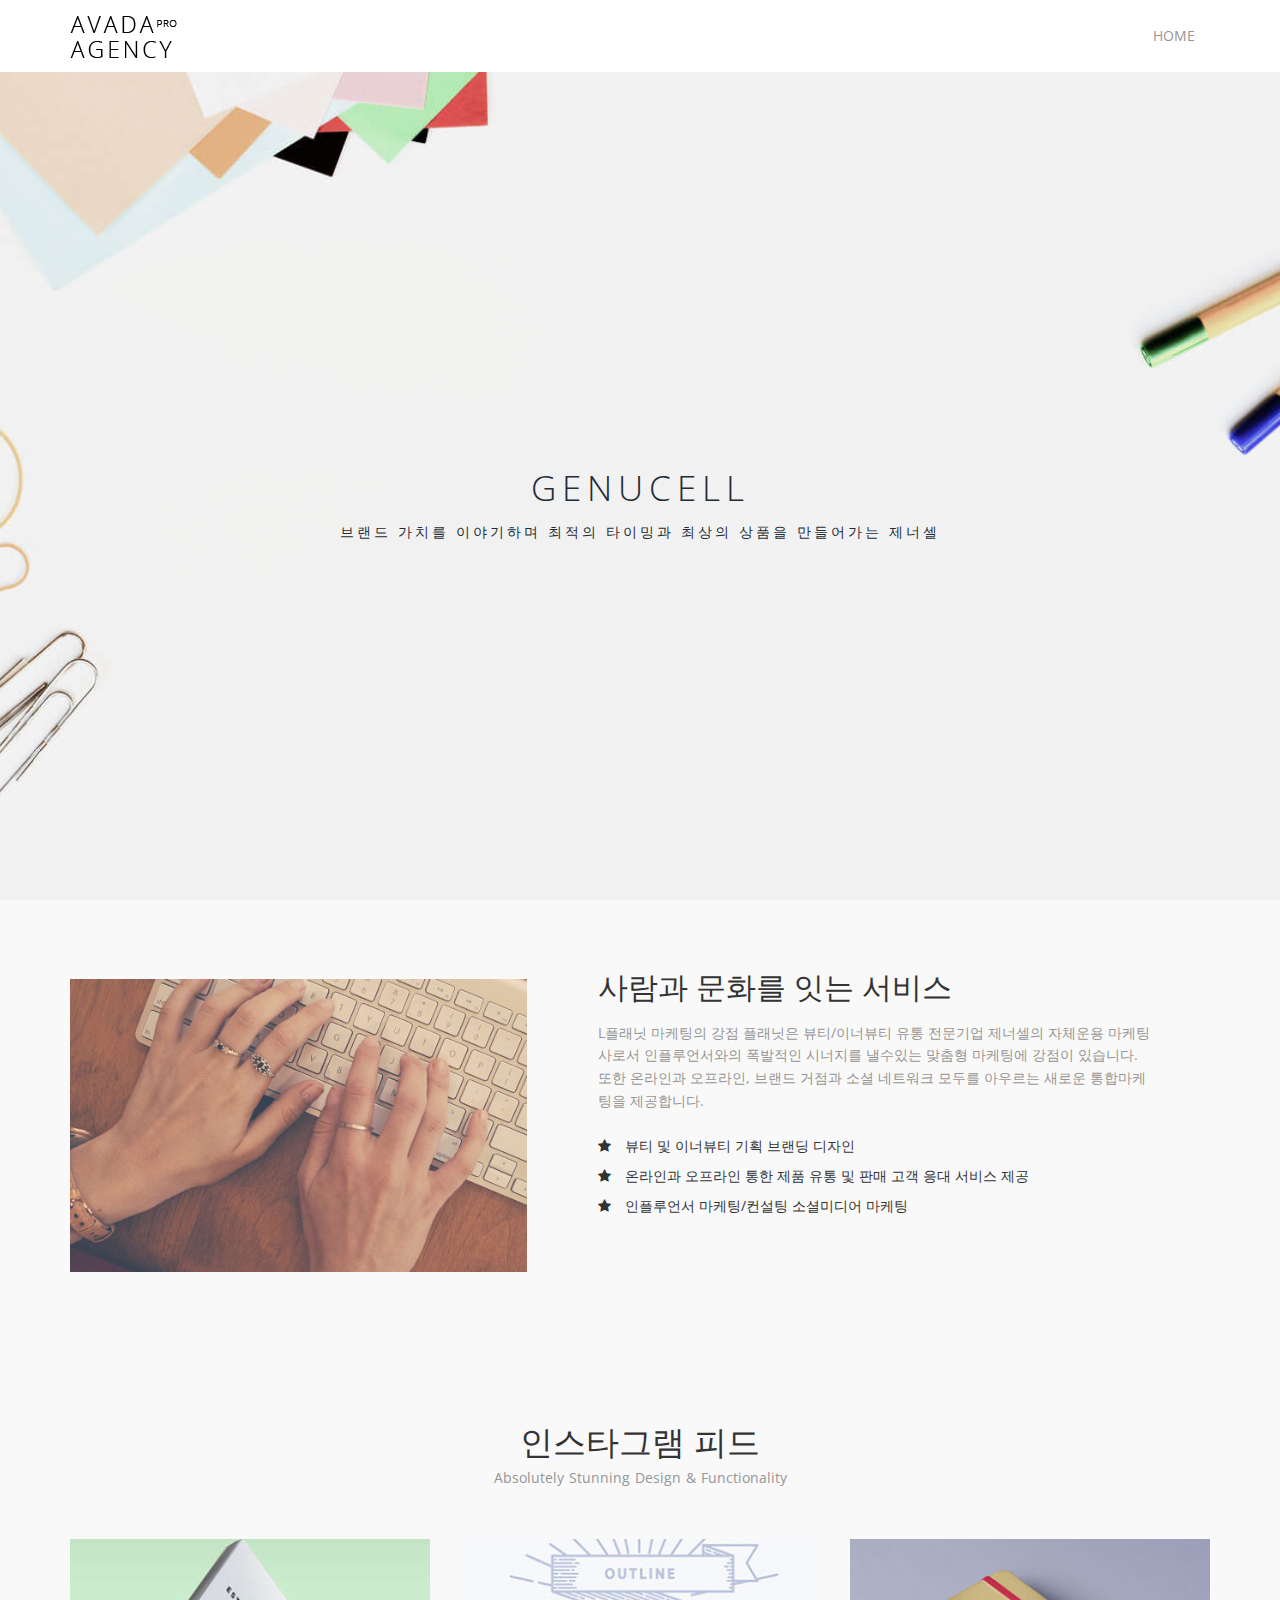
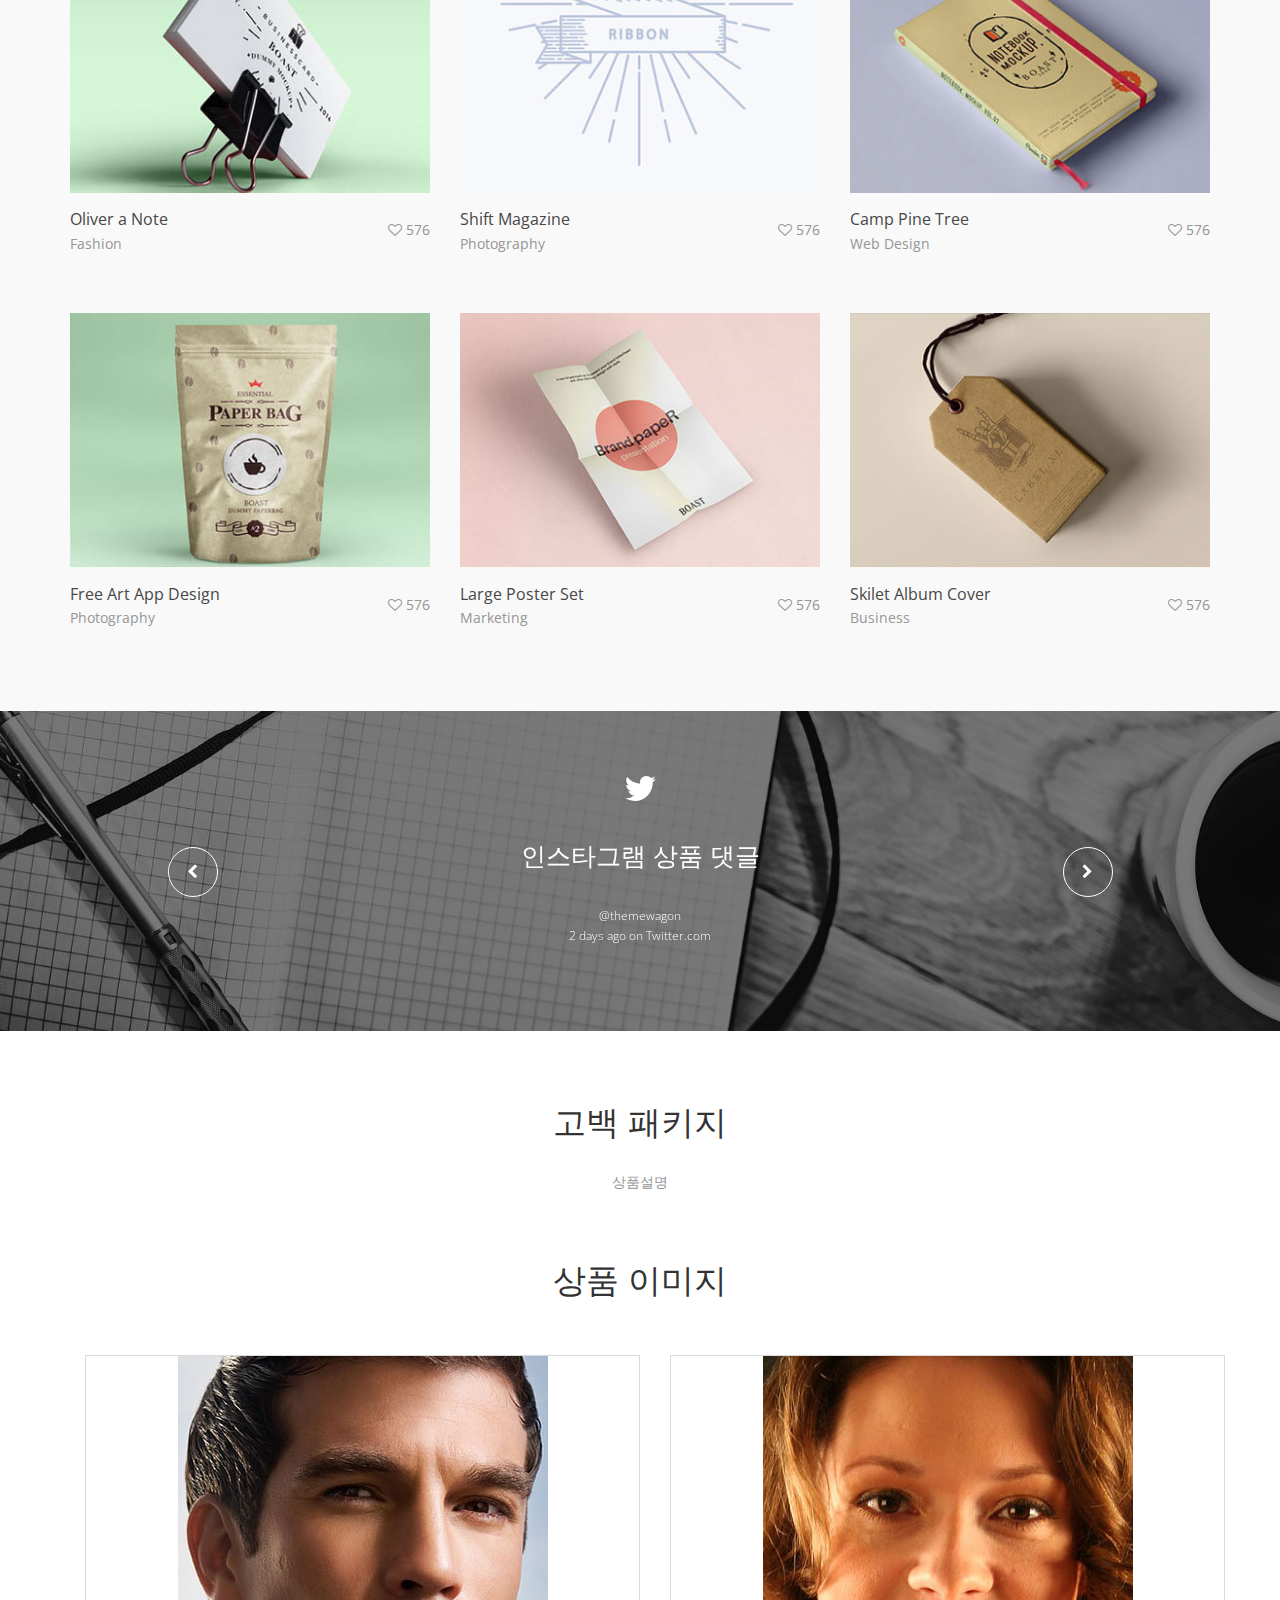
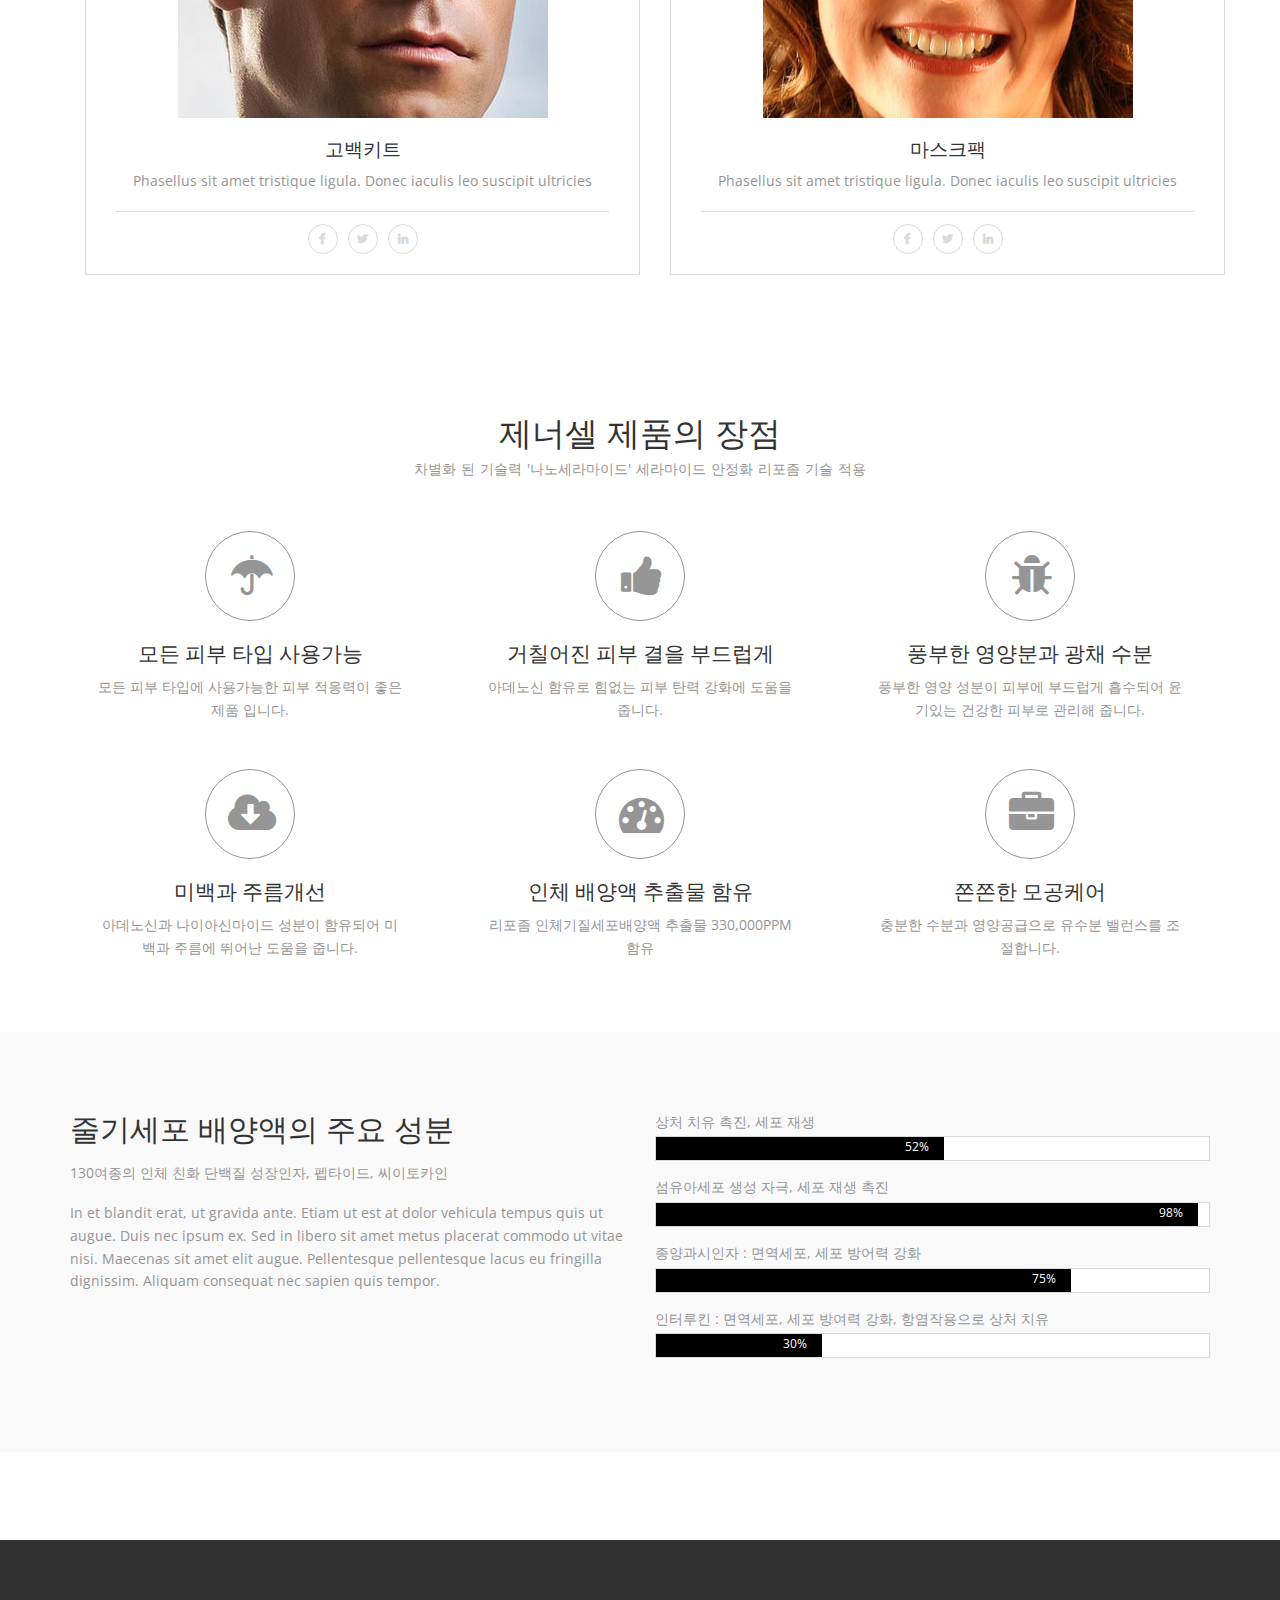
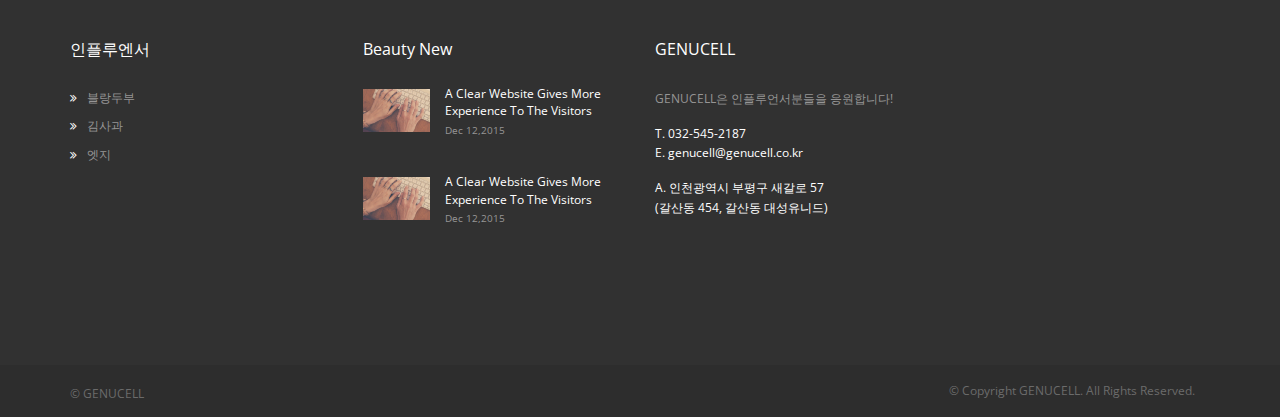
==== index.html @ de2aff9d "third commit" ====
<!DOCTYPE html>
<!--[if lt IE 7]>      <html class="no-js lt-ie9 lt-ie8 lt-ie7"> <![endif]-->
<!--[if IE 7]>         <html class="no-js lt-ie9 lt-ie8"> <![endif]-->
<!--[if IE 8]>         <html class="no-js lt-ie9"> <![endif]-->
<!--[if gt IE 8]><!--> 

<html class="no-js"> <!--<![endif]-->
    <head>

        <title>GENUCELL - </title>

        <!-- meta -->
        <meta charset="utf-8">
        <meta name="viewport" content="width=device-width, initial-scale=1">
        <meta http-equiv="X-UA-Compatible" content="IE=edge">

        
        <!-- stylesheets -->
        <link rel="stylesheet" href="assets/css/bootstrap.min.css">
        <link rel="stylesheet" href="assets/css/font-awesome.min.css">
        <link rel="stylesheet" href="assets/css/animate.css">
        <link rel="stylesheet" href="assets/css/owl.carousel.css">
        <link rel="stylesheet" href="assets/css/owl.theme.css">
        <link rel="stylesheet" href="assets/css/style.css">


        <!-- scripts -->
        <script type="text/javascript" src="assets/js/modernizr.custom.97074.js"></script>

    </head>

    <body>

        <div id="home-page">

            <!-- site-navigation start -->  
            <nav id="mainNavigation" class="navbar navbar-dafault main-navigation" role="navigation">
                <div class="container">
                    
                    <div class="navbar-header">
                        
                        <button type="button" class="navbar-toggle collapsed" data-toggle="collapse" data-target="#main-nav-collapse">
                            <span class="sr-only">Toggle navigation</span>
                            <span class="icon-bar"></span>
                            <span class="icon-bar"></span>
                            <span class="icon-bar"></span>
                        </button>
                        
                        <!-- navbar logo -->
                        <div class="navbar-brand">
                            <span class="sr-only">Avada Pro Agency</span>
                            <a href="index.html">
                                <img src="assets/img/main_logo.png" class="img-responsive center-block" alt="logo">
                            </a>
                        </div>
                        <!-- navbar logo -->

                    </div><!-- /.navbar-header -->

                    <!-- nav links -->
                    <div class="collapse navbar-collapse" id="main-nav-collapse">
                        <ul class="nav navbar-nav navbar-right text-uppercase">
                            <li>
                                <a href="index.html"><span>home</span></a>
                            </li>

                            <!-- <li class="dropdown">
                                <a href="#" class="dropdown-toggle" data-toggle="dropdown"><span>pages</span></a>
                                <ul class="dropdown-menu">
                                    <li>
                                        <a href="about.html">about</a>
                                    </li>
                                    <li>
                                        <a href="service.html">service</a>
                                    </li>
                                    <li>
                                        <a href="portfolio.html">portfolio</a>
                                    </li>
                                    <li>
                                        <a href="gallery.html">gallery</a>
                                    </li>
                                    <li>
                                        <a href="404.html">404 page</a>
                                    </li>
                                    <li>
                                        <a href="coming_soon.html">coming soon</a>
                                    </li>
                                </ul>  end of /.dropdown-menu
                            </li> end of /.dropdown
                            
                            <li class="dropdown">
                                <a href="#" class="dropdown-toggle" data-toggle="dropdown"><span>blog</span></a>
                                <ul class="dropdown-menu">
                                    <li>
                                        <a href="multiple_blog_left_sidebar.html">multiple with left sidebar</a>
                                    </li>
                                    <li>
                                        <a href="multiple_blog.html">multiple with right sidebar</a>
                                    </li>
                                    <li>
                                        <a href="single_blog_left_sidebar.html">single with left sidebar</a>
                                    </li>
                                    <li>
                                        <a href="single_blog.html">single with right sidebar</a>
                                    </li>
                                    <li>
                                        <a href="single_blog_full_width.html">single full width</a>
                                    </li>
                                </ul> end of /.dropdown-menu
                            </li> end of /.dropdown
                            
                            <li>
                                <a href="contact.html"><span>contact</span></a>
                            </li> -->
                        </ul>
                    </div><!-- nav links -->
                    
                </div><!-- /.container -->
            </nav>
            <!-- site-navigation end -->


            <!-- header start -->
            <header id="header" class="header-wrapper home-parallax home-fade">
                <div class="header-overlay"></div>
                <div class="header-wrapper-inner">
                    <div class="container">

                        <div class="welcome-speech">
                            <h1>GENUCELL</h1>
                            <p>브랜드 가치를 이야기하며 최적의 타이밍과 최상의 상품을 만들어가는 제너셀</p>
                            <!-- <a href="#" class="btn btn-white">
                                Our Works
                            </a> -->
                        </div><!-- /.intro -->
                        
                    </div><!-- /.container -->

                </div><!-- /.header-wrapper-inner -->
            </header>
            <!-- /#header -->

            <div class="main-content">

                <!--  begin intro section -->

                <section class="intro bg-light-gray">
                    <div class="container">
                        <div class="row">
                            <div class="col-md-5">
                                <img src="assets/img/intro.jpg" class="img-responsive center-block" alt="intro">
                            </div>

                            <div class="col-md-7">
                                <div class="intro-description">
                                    <h2>사람과 문화를 잇는 서비스</h2>
                                    <p>
                                        L플래닛 마케팅의 강점
플래닛은 뷰티/이너뷰티 유통 전문기업 제너셀의 자체운용 마케팅사로서 인플루언서와의 
폭발적인 시너지를 낼수있는 맞춤형 마케팅에 강점이 있습니다.또한 온라인과 오프라인, 
브랜드 거점과 소셜 네트워크 모두를 아우르는 새로운 통합마케팅을 제공합니다.

                                    </p>

                                    <ul class="points">
                                        <li>
                                            <span>
                                                <i class="fa fa-star"></i>
                                            </span>
                                            뷰티 및 이너뷰티 기획 브랜딩 디자인
                                        </li>
                                        <li>
                                            <span>
                                                <i class="fa fa-star"></i>
                                            </span>
                                            온라인과 오프라인 통한 제품 유통 및 판매 고객 응대 서비스 제공
                                        </li>
                                        <li>
                                            <span>
                                                <i class="fa fa-star"></i>
                                            </span>
                                            인플루언서 마케팅/컨설팅 소셜미디어 마케팅
                                        </li>
                                        <!-- <li>
                                            <span>
                                                <i class="fa fa-star"></i>
                                            </span>
                                            Curabitur in ipsum vel ipsum vehicula congue.
                                        </li> -->
                                    </ul> <!-- end of /.points -->

                                    <!-- <a href="#" class="btn btn-slategray">
                                         purchase
                                     </a> --> <!-- /purchase button -->
                                </div> <!-- end of /.intro-description -->
                            </div>
                        </div>
                    </div> <!-- end of /.container -->
                </section> 
                <!--  end of intro section -->


                <!--  begin feature section  -->
                <!-- <section class="bg-white feature">
                    <div class="container">
                        <div class="row">
                
                            <div class="col-md-3">
                                <div class="feature-content text-center">
                                    <div class="feature-icon-box">
                                        <div class="feature-icon center-block">
                                            <i class="fa fa-laptop"></i>
                                        </div>
                                    </div> end of /.feature-icon-box
                                    <div class="feature-info">
                                        <h3 class="feature-heading">뷰티</h3>
                                        <p class="feature-description">
                                            Class aptent taciti sociosqu ad litora torquent conubia nostra, per inceptos himenaeos.
                                        </p>  end of /.feature-description
                                    </div> end of /.feature-info
                                </div> end of /.feature-content
                            </div>
                
                            <div class="col-md-3">
                                <div class="feature-content text-center">
                                    <div class="feature-icon-box">
                                        <div class="feature-icon center-block">
                                            <i class="fa fa-eye"></i>
                                        </div>
                                    </div> end of /.feature-icon-box
                                    <div class="feature-info">
                                        <h3 class="feature-heading">이너뷰티</h3>
                                        <p class="feature-description">
                                            Class aptent taciti sociosqu ad litora torquent conubia nostra, per inceptos himenaeos.
                                        </p>  end of /.feature-description
                                    </div> end of /.feature-info
                                </div> end of /.feature-content
                            </div>
                
                            <div class="col-md-3">
                                <div class="feature-content text-center">
                                    <div class="feature-icon-box">
                                        <div class="feature-icon center-block">
                                            <i class="fa fa-thumbs-o-up"></i>
                                        </div>
                                    </div> end of /.feature-icon-box
                                    <div class="feature-info">
                                        <h3 class="feature-heading">Q&A</h3>
                                        <p class="feature-description">
                                            Class aptent taciti sociosqu ad litora torquent conubia nostra, per inceptos himenaeos.
                                        </p>  end of /.feature-description
                                    </div> end of /.feature-info
                                </div> end of /.feature-content
                            </div>
                
                            <div class="col-md-3">
                                <div class="feature-content text-center">
                                    <div class="feature-icon-box">
                                        <div class="feature-icon center-block">
                                            <i class="fa fa-star"></i>
                                        </div>
                                    </div> end of /.feature-icon-box
                                    <div class="feature-info">
                                        <h3 class="feature-heading">SNS</h3>
                                        <p class="feature-description">
                                            Class aptent taciti sociosqu ad litora torquent conubia nostra, per inceptos himenaeos.
                                        </p>  end of /.feature-description
                                    </div> end of /.feature-info
                                </div> end of /.feature-content
                            </div>
                
                        </div>
                    </div> end of /.container
                </section>   -->
                <!--   end of feature section  -->


                <!--  begin portfolio section  -->
                <section class="bg-light-gray">
                    <div class="container">

                        <div class="headline text-center">
                            <div class="row">
                                <div class="col-md-6 col-md-offset-3">
                                    <h2 class="section-title">인스타그램 피드</h2>
                                    <p class="section-sub-title">
                                        absolutely stunning design &amp; functionality
                                    </p> <!-- /.section-sub-title -->
                                </div>
                            </div>
                        </div> <!-- /.headline -->

                        <div class="portfolio-item-list">
                            <div class="row">

                                <div class="col-md-4 col-sm-6">
                                    <div class="portfolio-item">
                                        <div class="item-image">
                                            <a href="#">
                                                <img src="assets/img/portfolio1.jpg" class="img-responsive center-block" alt="portfolio1">
                                                <div><span><i class="fa fa-plus"></i></span></div>
                                            </a>
                                        </div>

                                        <div class="item-description">
                                            <div class="row">
                                                <div class="col-xs-6">
                                                    <span class="item-name">
                                                        Oliver a Note
                                                    </span>
                                                    <span>
                                                        Fashion
                                                    </span>
                                                </div>
                                                <div class="col-xs-6">
                                                    <span class="like">
                                                        <i class="fa fa-heart-o"></i>
                                                        576
                                                    </span>
                                                </div>
                                            </div>
                                        </div> <!-- end of /.item-description -->
                                    </div> <!-- end of /.portfolio-item -->
                                </div>

                                <div class="col-md-4 col-sm-6">
                                    <div class="portfolio-item">
                                        <div class="item-image">
                                            <a href="#">
                                                <img src="assets/img/portfolio2.jpg" class="img-responsive center-block" alt="portfolio2">
                                                <div><span><i class="fa fa-plus"></i></span></div>
                                            </a>
                                        </div>

                                        <div class="item-description">
                                            <div class="row">
                                                <div class="col-xs-6">
                                                    <span class="item-name">
                                                        Shift Magazine
                                                    </span>
                                                    <span>
                                                        Photography
                                                    </span>
                                                </div>
                                                <div class="col-xs-6">
                                                    <span class="like">
                                                        <i class="fa fa-heart-o"></i>
                                                        576
                                                    </span>
                                                </div>
                                            </div>
                                        </div> <!-- end of /.item-description -->
                                    </div> <!-- end of /.portfolio-item -->
                                </div>

                                <div class="col-md-4 col-sm-6">
                                    <div class="portfolio-item">
                                        <div class="item-image">
                                            <a href="#">
                                                <img src="assets/img/portfolio3.jpg" class="img-responsive center-block" alt="portfolio3">
                                                <div><span><i class="fa fa-plus"></i></span></div>
                                            </a>
                                        </div>

                                        <div class="item-description">
                                            <div class="row">
                                                <div class="col-xs-6">
                                                    <span class="item-name">
                                                        Camp Pine Tree
                                                    </span>
                                                    <span>
                                                        Web Design
                                                    </span>
                                                </div>
                                                <div class="col-xs-6">
                                                    <span class="like">
                                                        <i class="fa fa-heart-o"></i>
                                                        576
                                                    </span>
                                                </div>
                                            </div>
                                        </div> <!-- end of /.item-description -->
                                    </div> <!-- end of /.portfolio-item -->

                                </div>

                                <div class="col-md-4 col-sm-6">
                                    <div class="portfolio-item">
                                        <div class="item-image">
                                            <a href="#">
                                                <img src="assets/img/portfolio4.jpg" class="img-responsive center-block" alt="portfolio4">
                                                <div><span><i class="fa fa-plus"></i></span></div>
                                            </a>
                                        </div>

                                        <div class="item-description">
                                            <div class="row">
                                                <div class="col-xs-6">
                                                    <span class="item-name">
                                                        Free Art App Design
                                                    </span>
                                                    <span>
                                                        Photography
                                                    </span>
                                                </div>
                                                <div class="col-xs-6">
                                                    <span class="like">
                                                        <i class="fa fa-heart-o"></i>
                                                        576
                                                    </span>
                                                </div>
                                            </div>
                                        </div> <!-- end of /.item-description -->
                                    </div> <!-- end of /.portfolio-item -->
                                </div>

                                <div class="col-md-4 col-sm-6">
                                    <div class="portfolio-item">
                                        <div class="item-image">
                                            <a href="#">
                                                <img src="assets/img/portfolio5.jpg" class="img-responsive center-block" alt="portfolio5">
                                                <div><span><i class="fa fa-plus"></i></span></div>
                                            </a>
                                        </div>

                                        <div class="item-description">
                                            <div class="row">
                                                <div class="col-xs-6">
                                                    <span class="item-name">
                                                        Large Poster Set
                                                    </span>
                                                    <span>
                                                        Marketing
                                                    </span>
                                                </div>
                                                <div class="col-xs-6">
                                                    <span class="like">
                                                        <i class="fa fa-heart-o"></i>
                                                        576
                                                    </span>
                                                </div>
                                            </div>
                                        </div> <!-- end of /.item-description -->
                                    </div> <!-- end of /.portfolio-item -->
                                </div>

                                <div class="col-md-4 col-sm-6">
                                    <div class="portfolio-item">
                                        <div class="item-image">
                                            <a href="#">
                                                <img src="assets/img/portfolio6.jpg" class="img-responsive center-block" alt="portfolio6">
                                                <div><span><i class="fa fa-plus"></i></span></div>
                                            </a>
                                        </div>

                                        <div class="item-description">
                                            <div class="row">
                                                <div class="col-xs-6">
                                                    <span class="item-name">
                                                        Skilet Album Cover
                                                    </span>
                                                    <span>
                                                        Business
                                                    </span>
                                                </div>
                                                <div class="col-xs-6">
                                                    <span class="like">
                                                        <i class="fa fa-heart-o"></i>
                                                        576
                                                    </span>
                                                </div>
                                            </div>
                                        </div> <!-- end of /.item-description -->
                                    </div> <!-- end of /.portfolio-item --> 
                                </div>

                            </div>
                        </div> <!-- end of portfolio-item-list -->
                            
                    </div>
                </section> 
                <!--   end of portfolio section  -->


                <!-- begin twitter-feed section -->
                <section class="twit-feed">
                    <div class="twit-feed-wrapper">
                        <div class="container">
                            <div class="row">
                                <div class="col-md-10 col-md-offset-1">
                                    <div id="twit" class="owl-carousel owl theme">

                                        <div class="item text-center">
                                            <div class="twit-content">
                                                <div class="twit-icon">
                                                    <i class="fa fa-twitter"></i>
                                                </div>
                                                <h3 class="text-capitalize">인스타그램 상품 댓글</h3>
                                                <p>
                                                    @themewagon <br/>
                                                    2 days ago on Twitter.com
                                                </p>
                                            </div>
                                        </div>

                                        <div class="item text-center">
                                            <div class="twit-content">
                                                <div class="twit-icon">
                                                    <i class="fa fa-twitter"></i>
                                                </div>
                                                <h3 class="text-capitalize">인스타그램 상품 댓글</h3>
                                                <p>
                                                    @themewagon <br/>
                                                    2 days ago on Twitter.com
                                                </p>
                                            </div>
                                        </div>

                                        <div class="item text-center">
                                            <div class="twit-content">
                                                <div class="twit-icon">
                                                    <i class="fa fa-twitter"></i>
                                                </div>
                                                <h3 class="text-capitalize">인스타그램 상품 댓글</h3>
                                                <p>
                                                    @themewagon <br/>
                                                    2 days ago on Twitter.com
                                                </p>
                                            </div>
                                        </div>

                                    </div>
                                </div>
                            </div>
                        </div>
                    </div>
                </section> <!--   end of /.twit-feed section  -->


            <!-- ABOUT PAGE -->
            <div class="main-content">

                <!-- begin our story section -->

                <section class="bg-white story">
                    <div class="container">
                        <div class="headline text-center">
                            <div class="row">
                                <div class="col-md-6 col-md-offset-3">
                                    <h2 class="section-title">고백 패키지</h2>
                                </div>
                            </div>
                        </div> <!-- /.headline -->

                        <div class="row">
                            <div class="col-md-10 col-md-offset-1 text-center">
                                <p class="story-description">
                                    상품설명
                                </p> <!-- /.story-description -->
                            </div>
                        </div>
                    </div>
                </section>
                <!-- end of our story section -->


                <!-- begin our designation section -->

                <section class="bg-white designation">
                    <div class="container">

                        <div class="headline text-center">
                            <div class="row">
                                <div class="col-md-6 col-md-offset-3">
                                    <h2 class="section-title">상품 이미지</h2>
                                </div>
                            </div>
                        </div> <!-- /.headline -->

                        <div class="team-list">
                            <div class="container">
                                <div class="row">

                                    <div class="col-md-6">
                                        <div class="team-member-box text-center">
                                            <img src="assets/img/team-member1.jpg" class="img-responsive center-block" alt="team-member 1">
                                            <div class="team-member-description">
                                                <div class="team-member-about">
                                                    <h4>고백키트</h4>
                                                    <p>Phasellus sit amet tristique ligula. Donec iaculis leo suscipit ultricies</p>

                                                </div> <!-- end of /.team-member-about -->
                                                <div class="team-member-social">
                                                    <a href="#">
                                                        <i class="fa fa-facebook"></i>
                                                    </a>
                                                    <a href="#">
                                                        <i class="fa fa-twitter"></i>
                                                    </a>
                                                    <a href="#">
                                                        <i class="fa fa-linkedin"></i>
                                                    </a>
                                                </div> <!-- end of /.team-member-social -->
                                            </div> <!-- end of /.team-member-description -->
                                        </div> <!-- end of /.team-member-box -->
                                    </div>

                                    <div class="col-md-6">
                                        <div class="team-member-box text-center">
                                            <img src="assets/img/team-member2.jpg" class="img-responsive center-block" alt="team-member 2">
                                            <div class="team-member-description">
                                                <div class="team-member-about">
                                                    <h4>마스크팩</h4>
                                                    <p>Phasellus sit amet tristique ligula. Donec iaculis leo suscipit ultricies</p>
                                                </div> <!-- end of /.team-member-about -->
                                                <div class="team-member-social">
                                                    <a href="#">
                                                        <i class="fa fa-facebook"></i>
                                                    </a>
                                                    <a href="#">
                                                        <i class="fa fa-twitter"></i>
                                                    </a>
                                                    <a href="#">
                                                        <i class="fa fa-linkedin"></i>
                                                    </a>
                                                </div> <!-- end of /.team-member-social -->
                                            </div> <!-- end of /.team-member-description -->
                                        </div> <!-- end of /.team-member-box -->
                                    </div>

                                </div>
                            </div>
                        </div> <!-- end of /.team-list -->
                    </div>
                </section>
                 <!-- end of designation section -->


                

            </div> <!-- end of /.main-content -->

                        <div class="main-content">

                <!--  begin services section -->

                <section class="bg-white">
                    <div class="container">

                        <div class="headline text-center">
                            <div class="row">
                                <div class="col-md-6 col-md-offset-3">
                                    <h2 class="section-title">제너셀 제품의 장점</h2>
                                    <p class="section-sub-title">
                                        차별화 된 기술력 '나노세라마이드' 세라마이드 안정화 리포좀 기술 적용
                                    </p> <!-- /.section-sub-title -->
                                </div>
                            </div>
                        </div> <!-- /.headline -->

                        <div class="service-list">
                            <div class="row">

                                <div class="col-md-4">
                                    <div class="service-content text-center">
                                        <div class="service-icon-box">
                                            <div class="service-icon center-block">
                                                <i class="fa fa-umbrella"></i>
                                            </div>
                                        </div> <!--  end of .service-icon-box  -->
                                        <div class="service-info">
                                            <h3 class="service-heading">모든 피부 타입 사용가능</h3>
                                            <p class="service-description">
                                                모든 피부 타입에 사용가능한 피부 적응력이 좋은 제품 입니다.
                                            </p> 
                                        </div> <!--   end of .service-info  -->
                                    </div> <!--  end of .service-content  -->
                                </div>

                                <div class="col-md-4">
                                    <div class="service-content text-center">
                                        <div class="service-icon-box">
                                            <div class="service-icon center-block">
                                                <i class="fa fa-thumbs-up"></i>
                                            </div>
                                        </div> <!--  end of .service-icon-box  -->
                                        <div class="service-info">
                                            <h3 class="service-heading">거칠어진 피부 결을 부드럽게</h3>
                                            <p class="service-description">
                                                아데노신 함유로 힘없는 피부 탄력 강화에 도움을 줍니다.
                                            </p> 
                                        </div> <!--   end of .service-info  -->
                                    </div> <!--  end of .service-content  -->
                                </div>

                                <div class="col-md-4">
                                    <div class="service-content text-center">
                                        <div class="service-icon-box">
                                            <div class="service-icon center-block">
                                                <i class="fa fa-bug"></i>
                                            </div>
                                        </div> <!--  end of .service-icon-box  -->
                                        <div class="service-info">
                                            <h3 class="service-heading">풍부한 영양분과 광채 수분</h3>
                                            <p class="service-description">
                                                풍부한 영양 성분이 피부에 부드럽게 흡수되어 윤기있는 건강한 피부로 관리해 줍니다.
                                            </p> 
                                        </div> <!--   end of .service-info  -->
                                    </div> <!--  end of .service-content  -->
                                </div>

                                <div class="col-md-4">
                                    <div class="service-content text-center">
                                        <div class="service-icon-box">
                                            <div class="service-icon center-block">
                                                <i class="fa fa-cloud-download"></i>
                                            </div>
                                        </div> <!--  end of .service-icon-box  -->
                                        <div class="service-info">
                                            <h3 class="service-heading">미백과 주름개선</h3>
                                            <p class="service-description">
                                                아데노신과 나이아신마이드 성분이 함유되어 미백과 주름에 뛰어난 도움을 줍니다.
                                            </p> 
                                        </div> <!--   end of .service-info  -->
                                    </div> <!--  end of .service-content  -->
                                </div>

                                <div class="col-md-4">
                                    <div class="service-content text-center">
                                        <div class="service-icon-box">
                                            <div class="service-icon center-block">
                                                <i class="fa fa-tachometer"></i>
                                            </div>
                                        </div> <!--  end of .service-icon-box  -->
                                        <div class="service-info">
                                            <h3 class="service-heading">인체 배양액 추출물 함유</h3>
                                            <p class="service-description">
                                                리포좀 인체기질세포배양액 추출물 330,000PPM 함유
                                            </p> 
                                        </div> <!--   end of .service-info  -->
                                    </div> <!--  end of .service-content  -->
                                </div>

                                <div class="col-md-4">
                                    <div class="service-content text-center">
                                        <div class="service-icon-box">
                                            <div class="service-icon center-block">
                                                <i class="fa fa-briefcase"></i>
                                            </div>
                                        </div> <!--  end of .service-icon-box  -->
                                        <div class="service-info">
                                            <h3 class="service-heading">쫀쫀한 모공케어</h3>
                                            <p class="service-description">
                                                충분한 수분과 영양공급으로 유수분 밸런스를 조절합니다.
                                            </p> 
                                        </div> <!--   end of .service-info  -->
                                    </div> <!--  end of .service-content  -->
                                </div>

                            </div> <!--  end of .row  -->
                        </div> <!--  end of .service-list  -->
                    </div> <!-- end of .container -->
                </section> 
                <!--  end of services section -->

                 <!-- begin skill section -->

                <section class="bg-light-gray skill">
                    <div class="container">
                        <div class="row">
                            <div class="col-md-6">
                                <h2>줄기세포 배양액의 주요 성분</h2>
                                <p>
                                    130여종의 인체 친화 단백질 성장인자, 펩타이드, 씨이토카인
                                </p>

                                <p>
                                    In et blandit erat, ut gravida ante. Etiam ut est at dolor vehicula tempus quis ut augue. Duis nec ipsum ex. Sed in libero sit amet metus placerat commodo ut vitae nisi. Maecenas sit amet elit augue. Pellentesque pellentesque lacus eu fringilla dignissim. Aliquam consequat nec sapien quis tempor. 
                                </p>
                            </div>

                            <div class="col-md-6">
                                <div class="skill-level">
                                    <p>상처 치유 촉진, 세포 재생</p>
                                    <div class="progress">
                                        <div class="progress-bar" role="progressbar" aria-valuenow="52" aria-valuemin="0" aria-valuemax="100" style="width: 52%;">
                                            52%
                                         </div>
                                    </div>

                                    <p>섬유아세포 생성 자극, 세포 재생 촉진</p>
                                    <div class="progress">
                                        <div class="progress-bar" role="progressbar" aria-valuenow="98" aria-valuemin="0" aria-valuemax="100" style="width: 98%;">
                                            98%
                                         </div>
                                    </div>

                                    <p>종양과시인자 : 면역세포, 세포 방어력 강화</p>
                                    <div class="progress">
                                        <div class="progress-bar" role="progressbar" aria-valuenow="75" aria-valuemin="0" aria-valuemax="100" style="width: 75%;">
                                            75%
                                         </div>
                                    </div>

                                    <p>인터루킨 : 면역세포, 세포 방여력 강화, 항염작용으로 상처 치유</p>
                                    <div class="progress">
                                        <div class="progress-bar" role="progressbar" aria-valuenow="30" aria-valuemin="0" aria-valuemax="100" style="width: 30%;">
                                            30%
                                         </div>
                                    </div>
                                </div> <!-- /.skill-level -->
                            </div>
                        </div>
                    </div>
                </section>

                <section class="bg-white sponsor">
                    <div class="container">
                        <div id="sponsor-list" class="owl-carousel owl-theme">

                            <div class="item">
                                <img src="assets/img/sponsor1.png" alt="sponsor1" class="center-block" style="width: 165px; height: 127px;">
                            </div>

                            <div class="item">
                                <img src="assets/img/sponsor2.png" alt="sponsor2" class="center-block" style="width: 165px; height: 127px;">
                            </div>

                            <div class="item">
                                <img src="assets/img/sponsor3.png" alt="sponsor3" class="center-block" style="width: 165px; height: 127px;">
                            </div>

                            <div class="item">
                                <img src="assets/img/sponsor4.png" alt="sponsor4" class="center-block" style="width: 165px; height: 127px;" >
                            </div>

                            <div class="item">
                                <img src="assets/img/sponsor5.png" alt="sponsor5" class="center-block" style="width: 165px; height: 127px;">
                            </div>

                            <div class="item">
                                <img src="assets/img/sponsor6.png" alt="sponsor6" class="center-block" style="width: 165px; height: 127px;">
                            </div>

                        </div> <!--  / #sponsor-list /.owl-carousel -->
                    </div>
                </section>
                            
            </div> <!--  end of .main-content  -->


                            
            </div> <!-- end of /.main-content -->

            <footer>
                <div class="container">
                    <div class="row">

                        <!-- useful links -->
                        <div class="col-md-3 col-sm-6 col-xs-6 footer-widget">
                            <h4>인플루엔서</h4>
                            <ul class="row footer-links">
                                <div class="col-md-6 col-sm-6 col-xs-6">
                                    <li><a href="#">블랑두부</a></li>
                                    <li><a href="#">김사과</a></li>
                                    <li><a href="#">엣지</a></li>
                                </div>
                            </ul>
                        </div>

                        <!-- recent news -->
                        <div class="col-md-3 col-sm-6 col-xs-6 footer-widget">
                            <h4>Beauty New</h4>

                            <div class="row footer-news">
                                <div class="col-md-4 col-sm-4 col-xs-6">
                                    <img src="assets/img/intro.jpg" class="img-responsive center-block" alt="recent news 1">
                                </div>
                                <div class="col-md-8 col-sm-4 col-xs-6">
                                    <div class="row">
                                        <p class="text-capitalize">
                                            <a href="#">
                                                a clear website gives more experience to the visitors
                                            </a>
                                        </p>
                                        <p class="news-date">Dec 12,2015</p>
                                    </div>
                                </div>
                            </div> <!-- /.footer-news -->

                            <div class="row footer-news">
                                <div class="col-md-4 col-sm-4 col-xs-6">
                                    <img src="assets/img/intro.jpg" class="img-responsive center-block" alt="recent news 2">
                                </div>
                                <div class="col-md-8 col-sm-4 col-xs-6">
                                    <div class="row">
                                        <p class="text-capitalize">
                                            <a href="#">
                                                a clear website gives more experience to the visitors
                                            </a>
                                        </p>
                                        <p class="news-date">Dec 12,2015</p>
                                    </div>
                                </div>
                            </div> <!-- /.footer-news -->
                        </div> <!-- /.footer-widget -->

                        <!-- about avada agency -->
                        <div class="col-md-3 col-sm-6 col-xs-6 footer-widget">
                            <h4>GENUCELL</h4>

                            <p>
                                GENUCELL은 인플루언서분들을 응원합니다!
                            </p>

                            <div class="footer-address">
                                <p>

                                    T. 032-545-2187  <br>
                                    E. genucell@genucell.co.kr
                                </p>
                                <p>
                                    A. 인천광역시 부평구 새갈로 57 <br>(갈산동 454, 갈산동 대성유니드) <br>
                                </p>
                            </div>

                            <!-- <div class="row">
                                <div class="col-md-12">
                                    <ul class="footer-share-button">
                                        <li><a href="#"><i class="fa fa-twitter"></i></a></li>
                                        <li><a href="#"><i class="fa fa-google-plus"></i></a></li>
                                        <li><a href="#"><i class="fa fa-facebook"></i></a></li>
                                        <li><a href="#"><i class="fa fa-linkedin"></i></a></li>
                                        <li><a href="#"><i class="fa fa-youtube"></i></a></li>
                                        <li><a href="#"><i class="fa fa-pinterest"></i></a></li>
                                        <li><a href="#"><i class="fa fa-instagram"></i></a></li>
                                    </ul> /.footer-share-button
                                </div>
                            </div> -->
                        </div> <!-- /.footer-widget -->

                    </div>
                </div>
            </footer>


            <!-- footer-navigation start -->  
            <nav class="hidden-xs hidden-sm navbar footer-nav" role="navigation">
                <div class="container">
                    
                    <div class="navbar-header">
                        
                        <!-- navbar logo -->
                        <div class="navbar-brand">
                            <span class="sr-only">&copy; GENUCELL</span>
                            <a href="index.html">
                                &copy; GENUCELL
                            </a>
                        </div>
                        <!-- navbar logo -->

                    </div><!-- /.navbar-header -->

                    <!-- nav links -->
                    <div class="collapse navbar-collapse" id="main-nav-collapse">
                        <ul class="nav navbar-nav navbar-right text-capitalize">
                            <li><a href="#about">
                                <span>&copy; Copyright GENUCELL. All rights reserved.</span>
                            </a></li>

                            <!-- <li><a href="#services">
                                <span>pages</span>
                            </a></li>
                            
                            <li><a href="#portfolio">
                                <span>features</span>
                            </a></li>
                            
                            <li><a href="#team">
                                <span>portfolio</span>
                            </a></li>
                            
                            <li><a href="#pricing">
                                <span>blog</span>
                            </a></li>
                            
                            <li><a href="#blog">
                                <span>shop</span>
                            </a></li>
                            
                            <li><a href="#contact">
                                <span>contact</span>
                            </a></li> -->
                        </ul>
                    </div><!-- nav links -->
                    
                </div><!-- /.container -->
            </nav>
            <!-- footer-navigation end -->
            
        </div> <!-- end of /#home-page -->

        <!--  Necessary scripts  -->

        <script type="text/javascript" src="assets/js/jquery-2.1.3.min.js"></script>
        <script type="text/javascript" src="assets/js/bootstrap.min.js"></script>
        <script type="text/javascript" src="assets/js/owl.carousel.js"></script>
        <script type="text/javascript" src="assets/js/jquery.hoverdir.js"></script>


        <!-- script for portfolio section using hoverdirection -->
        <script type="text/javascript">
            $(function() {

                $('.portfolio-item > .item-image').each( function() { $(this).hoverdir({
                    hoverDelay : 75
                }); } );

            });
        </script>


        <!-- script for twitter-feed using owl carousel-->
        <script type="text/javascript">
            $(document).ready(function() {
 
                $("#twit").owlCarousel({
                 
                    navigation : true, // Show next and prev buttons
                    slideSpeed : 100,
                    paginationSpeed : 400,
                    navigationText : false,
                    singleItem: true,
                    autoPlay: true,
                    pagination: false
                });
 
            });
        </script>


        <!-- script for testimonial section using owl carousel -->
        <script type="text/javascript">
            $(document).ready(function() {
 
                $("#client-speech").owlCarousel({
                 
                    autoPlay: 5000, //Set AutoPlay to 3 seconds
                    stopOnHover: true,
                    singleItem:true
                });
 
            });
        </script>


    </body>
</html>
---- assets/css/style.css ----
/*=================================
||			Index 
==================================*/
/*
|	1. font import [60]
|	2. Global [66]

		2.1 Button [89]
		2.2 Navbar [153]
		2.3 Header [250]
		2.4 Form [310]
		2.5 Pagination [350]
		2.6 Typography [384]
		2.7 Common properties [420]
		2.8 Footer [508]
		2.9 Section Spacing [646]

|	3. Home page [656]

		3.1 Header [660]
		3.2 Intro [711]
		3.3 Feature [748]
		3.4 Portfolio [786]
		3.5 Twitter feed [848]
		3.6 Pricing [922]
		3.8 Testimonial [991]

|	4. About Page [1045]
		
		4.1 Our Story [1049]
		4.2 Our Designation [1059]
		4.3 Skill [1107]
		4.4 Sponsor [1138]

|	5. Service Page [1152]

|	6. Portfolio Page [786]

|	7. Gallery Page [1187]

|	8. 404 Page [1277]

|	9. Coming Soon Page [1342]

|	10. Blog
	
		10.1 Multiple Blog [1423]
		10.2 Single Blog [1471]
		10.3 Sidebar [1633]

|	11. Contact [1798]

		11.1 Google map [1806]
		11.2 Quick Contact [1817]
		11.3 Contact Form [1857]

*/

/*================================= 1. font import  ===========================================*/

@import url(http://fonts.googleapis.com/css?family=Open+Sans:400,300,600,700,800);



/*==================================  2. Global  ========================================*/

body {
	background-color: white;
	font-family: 'Open Sans', sans-serif;;
	font-weight: 400;
	line-height: 1.45;
	color: #333;
}

*:hover {
	-webkit-transition: all 0.4s ease-in-out;
	   -moz-transition: all 0.4s ease-in-out;
	    -ms-transition: all 0.4s ease-in-out;
	     -o-transition: all 0.4s ease-in-out;
			transition: all 0.4s ease-in-out;
}

html {
	font-size: 0.813em;
}


/* =-=--=-=-=-=-=-==-=-=-=-  2.1 Button   =-=-=-=-==-=-==-====-==-=- */

.btn {
	border: 1px solid #000;
	border-radius: 0px;
	padding: 10px 25px;
	text-transform: uppercase;
}

.btn-black {
	background-color: #000;
	color: #fff;
}

.btn-slategray {
	background-color: #313131;
	color: #fff;
}

.btn-white {
	background-color: #fff;
	color: #000;
}

.btn-black:hover {
	background-color: #fff;
	color: #000;
}

.btn-slategray:hover {
	background-color: #000000;
	color: #C0DBB4;
}

.btn-white:hover {
	background-color: #dadada;
	border: 1px solid #cdcdcd;
	color: #000;
}

.blog-btn {
    width: 100%;
    border: 1px solid #dadada;
    color: #000000;
}

.blog-btn span {
    margin: 0px 15px;
}

.blog-btn:hover {
	background-color: #000000;
	border: 1px solid #000000;
	color: #ffffff;
}

.pricing-btn {
    background-color: #dadada;
    border: 1px solid #dadada;
    color: #fff;
    margin-top: 25px;
}


/* =-=--=-=-=-=-=-==-=-=-=-  2.2 Navbar   =-=-=-=-==-=-==-====-==-=- */

#mainNavigation {
    margin-bottom: 0px;
    background-color: #fff;
}

#mainNavigation .navbar-nav li a {
	color: #969595;
	padding: 25px 15px;
}

#mainNavigation .navbar-nav li a:hover {
	color: #262626;
}

#mainNavigation .navbar-nav li ul.dropdown-menu {
	padding: 0px;
}

#mainNavigation .navbar-nav li ul.dropdown-menu li a {
    padding: 10px 25px;
    display: block;
}

#mainNavigation .navbar-nav li ul.dropdown-submenu {
    right: 100%;
    position: absolute;
    background-color: white;
    border: 1px solid rgba(0,0,0,0.35);
    box-shadow: 1px 1px 5px rgba(0, 0, 0, 0.35);
    top: 10px;
    min-width: 200px;
    padding: 0px;
    margin: 2px 0 0;
    text-align: left;
}

#mainNavigation .navbar-nav li ul.dropdown-submenu li {
    position: relative;
}

#mainNavigation .navbar-nav li ul.dropdown-submenu li a {
    padding: 10px 25px;
    display: block;
}

#mainNavigation .navbar-nav li ul.dropdown-submenu li a:hover {
	background-color: #f5f5f5;
	color: #262626;
}

.navbar-toggle {
	border-color: #CECECE;
}

.navbar-toggle {
	border-radius: 0px;
	margin-top: 15px;
	margin-bottom: 20px;
}

.navbar .navbar-toggle .icon-bar {
	background-color: #B9B9B9;
}

.nav-tabs {
	margin-right: 2px;
}

.nav-tabs>li>a {
    border-radius: 0px;
    margin: 0px;
    padding: 10px 24px;
}

.tab-content {
    border: 1px solid #dadada;
    border-top-color: transparent;
    margin-right: 3px;
    padding: 20px;
}

@media (min-width: 768px) {
	.navbar-nav>li.dropdown:hover .dropdown-menu {
		display:block;
	}

	.navbar-nav>li.dropdown:hover .dropdown-submenu {
	    display: none;
	}

	.navbar-nav>li>.dropdown-menu>.dropdown:hover .dropdown-submenu {
	    display: block;
	}
}

/* =-=--=-=-=-=-=-==-=-=-=-  2.3 Header   =-=-=-=-==-=-==-====-==-=- */

#about-page .page-head {
	background: url(../img/about-bg.jpg);
	background-size: cover;
	background-position: center;
	background-repeat: no-repeat;
}

#service-page .page-head {
	background: url(../img/services-bg.jpg);
	background-size: cover;
	background-position: center;
	background-repeat: no-repeat;
}

#portfolio-page .page-head {
	background: url(../img/portfolio-bg.jpg);
	background-size: cover;
	background-position: center;
	background-repeat: no-repeat;
}

#gallery-page .page-head {
	background: url(../img/gallery-bg.jpg);
	background-size: cover;
	background-position: center;
	background-repeat: no-repeat;
}

#multiple-blog-page .page-head,
#multiple-blog-left-sidebar .page-head {
	background: url(../img/multiple_blog-bg.jpg);
	background-size: cover;
	background-position: center;
	background-repeat: no-repeat;
}

#single-blog-page .page-head,
#single-blog-left-sidebar .page-head,
#single-blog-full-width .page-head {
	background: url(../img/single_blog-bg.jpg);
	background-size: cover;
	background-position: center;
	background-repeat: no-repeat;
}

#contact-page .page-head {
	background: url(../img/contact-bg.png);
	background-size: cover;
	background-position: center;
	background-repeat: no-repeat;
}

.page-head .header-wrapper {
	background-color: rgba(0,0,0,0.45);
	position: relative;
	padding: 65px 0px;
}

/* =-=--=-=-=-=-=-==-=-=-=-  2.4 Form   =-=-=-=-==-=-==-====-==-=- */

.form-group {
	margin-bottom: 20px;
}

.form-control {
	background-color: #f9f9f9;
	border: 1px solid #E0E0E0;
	border-radius: 0px;
	box-shadow: none;
	height: auto;
	padding: 14px 28px;
}

.form-control:focus {
    border-color: #DADADA;
    -webkit-box-shadow: inset 0 1px 1px rgba(0,0,0,.075),0 0 8px rgba(150, 144, 144, 0.5);
       -moz-box-shadow: inset 0 1px 1px rgba(0,0,0,.075),0 0 8px rgba(150, 144, 144, 0.5);
    	-ms-box-shadow: inset 0 1px 1px rgba(0,0,0,.075),0 0 8px rgba(150, 144, 144, 0.5);
    	 -o-box-shadow: inset 0 1px 1px rgba(0,0,0,.075),0 0 8px rgba(150, 144, 144, 0.5);
    		box-shadow: inset 0 1px 1px rgba(0,0,0,.075),0 0 8px rgba(150, 144, 144, 0.5);
}

::-webkit-input-placeholder {
   color: #969595;
}

:-moz-placeholder { /* Firefox 18- */
   color: #969595;  
}

::-moz-placeholder {  /* Firefox 19+ */
   color: #969595;  
}

:-ms-input-placeholder {  
   color: #969595;  
}

/*====================================== 2.5 pagination  ====================================*/

.pagination>.active>a, 
.pagination>.active>a:focus, 
.pagination>.active>a:hover, 
.pagination>.active>span, 
.pagination>.active>span:focus, 
.pagination>.active>span:hover,
.pagination>li>a:focus, 
.pagination>li>a:hover, 
.pagination>li>span:focus, 
.pagination>li>span:hover {
    color: #fff;    
    background-color: #000;    
    border-color: #000;
}

.pagination>li:last-child>a, .pagination>li:last-child>span {
    border-top-right-radius: 0px;
    border-bottom-right-radius: 0px;
}

.pagination>li:first-child>a, .pagination>li:first-child>span {
    border-top-left-radius: 0px;
    border-bottom-left-radius: 0px;
}

.pagination>li>a, .pagination>li>span {
    margin-left: 5px;
    border-radius: 0px;
    color: #dadada;
    border: 2px solid #dadada;
}

/* =-=--=-=-=-=-=-==-=-=-=-  2.6 Typography   =-=-=-=-==-=-==-====-==-=- */

h1, h2, h3, h4 {
	margin: 1.414em 0 0.5em;
	font-weight: inherit;
	line-height: 1.2;
}

h1 {
	margin-top: 0;
	font-size: 3.157em;
}

h2 {
	font-size: 2.369em;
	font-weight: 300;
}

h3 {
	font-size: 1.777em;
}

h4 {
	font-size: 1.333em;
}

p {
	color: #969595;
	line-height: 1.62em;
	margin-bottom: 1.3em;
}

small, .font_small {
	font-size: 0.75em;
}

/* =-=-=-=--=-=-==-=-=-=-=-  2.7 Other common properties    =-=-=-=-=-=-=-=-==-=-=-=-=-=-=*/

a {
	color: #000;
}

a:hover {
	text-decoration: none;
}

.bg-light-gray {
	background-color: #f9f9f9;
}

.bg-white {
	background-color: #ffffff;
}

blockquote {
	border: 1px solid #f1f1f1;
	font-size: 15px;
	margin: 40px 0px;
	padding: 20px 50px;
}

blockquote p {
    margin: 0px 20px;
}

blockquote p:before {
	color: #f1f1f1;
    content: "\f10d";
    font-family: 'FontAwesome';
    font-size: 20px;
    margin-left: -40px;
    position: absolute;
}

blockquote footer {
	background-color: transparent;
	color: #000000;
	font-size: 14px;
    padding: 10px 0px;
    margin: 10px 20px 0;
}

.breadcrumb {
	background-color: transparent;
	font-size: 15px;
	float: right;
  	text-transform: uppercase;
}

.breadcrumb a {
    color: #C7C4C0;
}

.breadcrumb a:hover {
	color: #ffffff;
}

.breadcrumb>.active {
	color: #fff;
}

.breadcrumb>li+li:before {
	padding: 0 10px;
	color: #C7C4C0;
	font-family: 'FontAwesome';
	content: "\f101";
}

li {
	list-style: none;
}

.section-title {
	margin-bottom: 5px;
	text-transform: uppercase;
}

.section-sub-title {
	color: #969595;
	margin-bottom: 0px;
	text-transform: capitalize;
	word-spacing: 1px;
}

/* =-=--=-=-=-=-=-==-=-=-=- 2.8  Footer   =-=-=-=-==-=-==-====-==-=- */

footer {
	background-color: #313131;
	color: #fff;
	font-size: 12px;
	padding: 100px 0px;
}

footer h4 {
	margin-top: 0px;
	margin-bottom: 30px;
}

footer .footer-links {
	padding: 0px;
}

footer .input-group {
	margin-right: 40px;
}

footer .input-group .form-control {
	font-size: 12px;
	padding: 5px 10px;
}

footer .input-group span.input-group-addon {
    border-radius: 0px;
    color: #fff;
    background-color: #000;
    padding: 5px 10px;
    border: 0px;
}

.footer-links li {
	margin-bottom: 10px;
}

.footer-links li a {
	color: #969595;
}

.footer-links li:hover a {
	color: #ffffff;
}

.footer-links li a:before {
	color: #fff;
	font-family: 'FontAwesome';
	content: "\f101";
	margin-right: 10px;
}

.footer-news {
	margin-bottom: 35px;
}

.footer-news p {
	margin-bottom: 5px;
	margin-top: -4px;
	line-height: 1.45em;
}

.footer-news p a {
	color: #ffffff;
}

.footer-news p.news-date {
	color: #969595;
	font-size: 10px;
	margin-top: -2px;
}

.footer-address p {
    color: #fff;
    font-size: 12px;
}

.footer-share-button {
    padding: 0px;
}

.footer-share-button li {
    display: inline-block;
}

.footer-share-button li a i {
	background-color: #4a4a4a;
	border-radius: 0px;
	color: #6b6b6b;
	font-size: 12px;
	font-weight: 600;
	height: 30px;
	line-height: 28px;
	text-align: center;
	width: 30px;
}

.footer-share-button li a i:hover {
	background-color: #ffffff;
	color: #000000;
}

.footer-nav {
	background-color: #2d2d2d;
	border-radius: 0px;
	margin-bottom: 0px;
}

.footer-nav li a {
    color: #6b6b6b;
    font-size: 12px;
}

.footer-nav li a:hover {
    background-color: transparent;
    color: #fff;
}

.footer-nav .navbar-brand a {
    font-size: 12px;
    color: #6b6b6b;
}

@media (max-width: 991px) {
	footer h4 {
		margin-bottom: 20px;
	}
}

@media (max-width: 550px) {
	.footer-widget {
		width: 100%;
	}
}


/* =-=--=-=-=-=-=-==-=-=-=-  2.9 Section-spacing   =-=-=-=-==-=-==-====-==-=- */

section {
	padding: 1.7129em 0;
}

.headline {
	margin-bottom: 50px;
}

/*================================================================
							Home
==================================================================*/

/*------------------------------  header -----------------------------------*/

#header {
    background: url(../img/slider1.jpg) no-repeat center center;
    background-attachment: fixed;
    background-size: cover;
    display: table;
    height: calc(100vh - 72px);
    width: 100%;
    position: relative;
    z-index: 1;
    overflow-x: hidden;
}

.header-wrapper .header-overlay {
    min-height: 100vh;
    /*min-width: 100vw;*/
    opacity: 0.4;
    position: absolute;
    top: 0;
    left: 0;
}   

.header-wrapper .header-wrapper-inner {
    display: table-cell;
    text-align: center;
    vertical-align: middle;
}

.header-wrapper .header-wrapper-inner .welcome-speech {
	margin-top: 7em;
}

.header-wrapper .header-wrapper-inner .welcome-speech h1 {
	color: #232c35;
    font-size: 35px;
    font-weight: 100;
    letter-spacing: 6px;
    margin-bottom: 12px;
    margin-top: 0;
    text-transform: uppercase;
}

.header-wrapper .header-wrapper-inner .welcome-speech p {
	color: #232c35;
    font-size: 14px;
    letter-spacing: 3px;
    margin-bottom: 4.2em;
}

/*--------------------------- intro  ------------------------------------*/

.intro {
	padding: 5.6285em 0;
}

.intro .intro-description {
	padding-left: 40px;
}

.intro .intro-description h2 {
	font-size: 30px;
	margin-top: -10px;
	text-transform: uppercase;
}

.intro .intro-description p {
	font-size: 14px;
	padding: 2px 60px 5px 0px;
}

.intro .intro-description .points {
	padding: 0px;
}

.intro .intro-description .points li {
	margin-bottom: 10px;
}

.intro .intro-description .points li span {
	margin-right: 10px;
}

.intro .intro-description .btn {
	margin-top: 20px;
}

/*--------------------------  feature  ----------------------------------*/

.feature {
	padding: 5.6285em 0 2.9145em;
}

.feature-content {
    margin-bottom: 2.714em;
}

.feature-icon {
	background-color: #000000;
	border: 1px solid #000000;
	border-radius: 50%;
    color: #ffffff;
    font-size: 45px;
    height: 90px;
    padding: 10px 0px 15px 3px;
    width: 90px;
}

.feature-content:hover .feature-icon {
	background-color: #ffffff;
	border: 1px solid #313131;
	color: #313131;
}

.feature-heading {
	font-size: 18px;
    margin-bottom: 0px;
    margin-top: 20px;
}

.feature-description {
    padding: 10px;
    margin-bottom: 0px;
}

/*---------------------------  portfolio  ----------------------------------*/

.portfolio-item {
	margin-bottom: 3.1269em;
}

.portfolio-item .item-image {
	position: relative;
}

.portfolio-item .item-image a,
.portfolio-item .item-image a img {
	display: block;
	position: relative;
}

.portfolio-item .item-image a {
	overflow: hidden;
}

.portfolio-item .item-image a div {
	position: absolute;
	background: rgba(75,75,75,0.7);
	width: 100%;
	height: 100%;
}

.portfolio-item .item-image a div span {
	color: #ffffff;
	display: block;
	font-size: 50px;
	position: absolute;
	left: 45%;
	top: 35%;
}

.portfolio-item .item-description {
    padding: 15px 0px;
}

.portfolio-item .item-description span {
    display: block;
    color: #969595;
}

.portfolio-item .item-description span.item-name {
    margin-bottom: 2px;
    font-size: 16px;
    color: #474747;
}

.portfolio-item .item-description span.like {
    float: right;
    margin-top: 12px;
}

@media (max-width: 767px) {
	.portfolio-item .item-description {
	    padding: 12px 50px;
	}
}

/*---------------------------  twitter-feed -------------------------------*/

.twit-feed {
	background: url(../img/twitter-feed-bg.jpg);
	background-position: center;
	background-repeat: no-repeat;
	background-size: cover;
	padding: 0px;
}

.twit-feed-wrapper {
	/*background-color: rgba(0,0,0,0.75);*/
	padding: 60px 0px;
}

#twit {
	color: #fff;
}

#twit .item .twit-content {
    margin: 0px 75px;
}

#twit .item .twit-content p {
    color: #fff;
    font-size: 12px;
    font-weight: 100;
}


#twit .item .twit-content h3 {
    margin-bottom: 1.414em;
    font-weight: 100;
}

#twit .item .twit-content .twit-icon i {
    font-size: 2.5em;
}

.owl-theme .owl-controls .owl-buttons div
{
	position: absolute;
	width: 50px;
	height: 50px;
	border: 1px solid #fff;
	border-radius: 50%;
	font-size: 15px;
	opacity: 1;
	margin: 0px;
	transition: all .4s;
	background-color: transparent;
	color: #fff;
	top: 40%;
	line-height: 40px;
}

.owl-prev {
    left: 0;
}

.owl-prev:before {
	content: "\f053";
    font-family: 'FontAwesome';
}

.owl-next {
    right: 0;
}

.owl-next:before {
	content: "\f054";
	font-family: "FontAwesome";
}

/*---------------------------  pricing  ----------------------------------*/

.price-box {
    background-color: #ffffff;
    color: #000;
    text-align: center;
    padding: 20px 15px 25px 15px;
    margin-bottom: 25px;
}

.price-box h3 {
	border-bottom: 1px solid #dadada;
    margin-top: 0px;
    margin-bottom: 20px;
    padding: 20px 0px;
}

.price-box .price-info {
    position: relative;
    padding: 0px 15px;
}

.price-box .price-info .price {
	border-bottom: 1px solid #dadada;
	border-top: 1px solid #dadada;
    color: #313131;
    font-size: 14px;
    font-weight: 400;
    margin-bottom: 0px;
    padding: 34px 0px 20px 0px;
}

.price-box .price-info .price sup {
	color: #313131;
	font-size: 35px;
    font-weight: 400;
    top: -.62em;
}

.price-box .price-info .price span {
    display: inline;
    font-size: 60px;
    font-weight: 400;
    color: #000;
}

.price-box .price-info span {
	color: #969595;
    display: block;
    margin-bottom: 25px;
}

.price-box:hover {
    background-color: #313131;
}

.price-box:hover h3,
.price-box:hover .price,
.price-box:hover .price sup,
.price-box:hover .price span {
    color: #fff;
}

.price-box:hover .pricing-btn {
    background-color: #fff;
    color: #969595;
    border: 1px solid #313131;
}

/*---------------------------  testimonial ------------------------------*/

#client-speech .client-box {
	background-color: #fff;
    box-shadow: 1px 3px 7px #eee;
    margin-bottom: 2.714em;
    padding: 40px;
}

#client-speech .client-box .about-client {
    width: 32%;
    float: left;
}

#client-speech .client-box .about-client p {
	font-size: 12px;
	font-weight: 600;
	letter-spacing: 1px;
	margin-top: 8px;
	text-align: center;
	text-transform: uppercase;
}

#client-speech .client-box .main-speech {
    padding-left: 40%;
}

#client-speech .client-box .main-speech p {
	font-size: 13px;
	margin-top: 5px;
}

@media (max-width: 991px) {
	.intro .intro-description h2 {
		margin-top: 1.414em;
	}
}

@media (max-width: 991px) and (min-width: 700px) {
	.intro .intro-description {
		padding-left: 60px;
	}
}

@media (max-width: 600px) {
	#client-speech .client-box .main-speech {
		padding-left: 50%;
	}

	#client-speech .client-box .main-speech p {
		margin-top: -5px;
	}
}

/*=============================================================================
						4. About page
=============================================================================*/

/*-----------------------------  4.1 story   ------------------------------------*/

.story .headline {
	margin-bottom: 25px;
}

.story .story-description {
	padding: 0px 20px;
}

/*------------------------------ 4.2 designation  -------------------------------------*/

.designation .section-title {
	margin-top: 0px;
}

.team-member-box {
	border: 1px solid #dadada;
	margin-bottom: 3.1269em;
}

.team-member-description {
    padding: 20px 30px;
}

.team-member-about {
    border-bottom: 1px solid #dadada;
}

.team-member-about h4 {
    margin-top: 0;
}

.team-member-social {
    padding-top: 12px;
}

.team-member-social a {
	margin: 0px 3px;
}

.team-member-social a i {
	background-color: #fff;
	border: 1px solid #dadada;
	border-radius: 50%;
	color: #dadada;
	font-size: 12px;
	font-weight: 600;
	height: 30px;
	line-height: 28px;
	width: 30px;
}

.team-member-social a i:hover {
    background-color: #000;
    color: #fff;
}

/*----------------------------------------- 4.3 skill  ------------------------------------*/

.skill {
    padding: 5.6285em 0;
}

.skill h2 {
    font-size: 30px;    
    margin-top: 0px;    
    text-transform: uppercase;
}

.skill-level p {
    margin-bottom: 3px;
}

.progress {
    border-radius: 0px;
    background-color: #fff;
    box-shadow: none;
    height: 25px;
    margin-bottom: 15px;
    border: 1px solid #dadada;
}

.progress-bar {
    background-color: #000;
    text-align: right;
    padding-right: 15px;
}

/*---------------------------- 4.4 sponsor  -----------------------------*/

.sponsor {
    padding: 3.1269em 0;
}

#sponsor-list img {
    opacity: 0.5;
}

#sponsor-list img:hover {
    opacity: 1.0;
}

/*================================================================
						5. Services page
==================================================================*/

.service-content {
    margin-bottom: 2.714em;
}

.service-icon {
	background-color: #fff;
	border: 1px solid #969595;
	border-radius: 50%;
    color: #969595;
    font-size: 45px;
    height: 90px;
    padding: 10px 0px 15px 3px;
    width: 90px;
}

.service-content:hover .service-icon {
	background-color: #000;
	border: 1px solid #000;
	color: #fff;
}

.service-heading {
	font-size: 21px;
    margin-bottom: 0px;
    margin-top: 20px;
}

.service-description {
    padding: 10px 27px;
}

/*===========================================================================
					7. Gallery page
===========================================================================---*/

#galleryContent {
	-moz-column-count: 4;
	-moz-column-gap: 0px;
	-webkit-column-count: 4;
	-webkit-column-gap: 0px;
	column-count: 4;
	column-gap: 0px;
}

#galleryContent img{
	display: inline-block;
	margin-bottom: 0px;
	padding: 2px;
	width: 100%;
}

.gallery-item {
    position: relative;
}

.gallery-item-zoom {
    position: absolute;
    width: 100%;
    height: 100%;
    top: 0;
    background-color: rgba(0,0,0,0.75);
    display: none;
}

.item-zoom {
    position: absolute;
    top: 40%;
    text-align: center;
    width: 100%;
}

.gallery-item-zoom .item-zoom i {
    font-size: 40px;
    color: #fff;
}

.gallery-item:hover .gallery-item-zoom {
    display: block;
}

a#loadGallery {
    margin-top: 30px;
}

@media only screen and (max-width : 1200px),
only screen and (max-device-width : 1200px){
	#galleryContent {
		-moz-column-count: 3;
		-moz-column-gap: 0px;
		-webkit-column-count: 3;
		-webkit-column-gap: 0px;
		column-count: 3;
		column-gap: 0px;
	}
}

@media only screen and (max-width : 767px),
only screen and (max-device-width : 767px){
	#galleryContent {
		-moz-column-count: 2;
		-moz-column-gap: 0px;
		-webkit-column-count: 2;
		-webkit-column-gap: 0px;
		column-count: 2;
		column-gap: 0px;
		/*width: 600px;*/
	}
}

@media only screen and (max-width : 550px),
only screen and (max-device-width : 550px){
	#galleryContent {
		-moz-column-count: 1;
		-moz-column-gap: 0px;
		-webkit-column-count: 1;
		-webkit-column-gap: 0px;
		column-count: 1;
		column-gap: 0px;
	}
}

/*==================================================================================
					8. 404 page
==================================================================================---*/

#error-page section {
	padding: 0px;
}

#error-page .header{
	background-color: #f9f9f9;
	height: 22%;
}

#error-page .header .logo {
	margin-top: 25px;
}

#error-page .header .page-title {
    font-size: 24px;
    font-weight: 400;
    padding: 15px 0px;
    text-transform: capitalize;
}

#error-page .header .page-title p {
	margin-bottom: 0px;
}

#error-page .main-content{
	height: 58%;
}

#error-page .main-content h1.error-nmbr {
	color: #fff;
  	font-size: 180px;
  	font-weight: 600;
  	margin-bottom: 0px;
  	padding: 75px 0px;
  	text-shadow: 10px 7px 0px #dadada;

  	/*color: #4A4A4A;
    font-size: 180px;
    font-weight: 600;
    margin-bottom: 0px;
    padding: 75px 0px;
    text-shadow: 7px 5px 2px rgb(218, 218, 218);*/
}

#error-page .footer{
	background-color: #f9f9f9;
	height: 20%;
}

#error-page .footer .error-page-btn {
	padding: 50px 0px;
}

#error-page .footer .error-page-btn .btn-black {
	float: right;
}

#error-page .footer .error-page-btn .btn-white {
	float: left;
}

/*===========================================================================
				9. Coming Soon page
===========================================================================---*/

#coming-soon-page section {
	padding: 0px;
}

#coming-soon-page .header{
	background-color: #f9f9f9;
	height: 22%;
}

#coming-soon-page .header .logo {
	margin-top: 25px;
}

#coming-soon-page .header .page-title {
    font-size: 24px;
    font-weight: 400;
    padding: 15px 0px;
}

#coming-soon-page .header .page-title p {
	color: #000000;
	margin-bottom: 0px;
}

#coming-soon-page .main-content{
	height: 48%;
}

/*-------------------------   timer  -------------------------*/

#spacer1 {
	padding: 70px 0px;
}

.day, .hr, .min, .sec {
    color: #ffffff;
    display: inline-block;
    font-size: 115px;
    text-shadow: 5px 7px 5px #dadada;
}

#coming-soon-page .footer{
	background-color: #f9f9f9;
	height: 30%;
}

#coming-soon-page .footer form.notify {
    padding: 30px;
}

#coming-soon-page .footer form.notify .form-control {
    padding: 10px 20px;
}

.coming-soon-social a {
    display: inline-block;
    margin: 0px 3px;
}

.coming-soon-social a i {
    color: #e3e3e3;
}

.coming-soon-social a i:hover {
    color: #000;
}

@media (min-width: 420px) and (max-width: 767px) {
	#spacer1 {
		padding: 0px;
	}

	.day, .hr, .min, .sec {
		font-size: 100px;
	}
}

/*================================================================
						10.1 Blog Page (Multiple blog page)
==================================================================*/

.blog-item {
	padding: 1.7129em 0;
}

.blog-heading {
    margin-bottom: 15px;
}

.blog-heading h3 {
    margin-bottom: 5px;
    font-weight: 300;
    margin-top: 20px;
}

.blog-heading span {
    color: #969595;
    font-size: 12px;
    font-weight: 600;
    text-transform: uppercase;
}

.blog-heading span.date {
    margin-right: 12px;
}

.blog-item p {
    text-align: justify;
}

#multiple-blog-page blockquote {
    background-color: #000;
}

#multiple-blog-page blockquote p {
    color: #fff;
    font-size: 13px;
    line-height: 28px;
    word-spacing: 1px;
}

#multiple-blog-page blockquote footer {
    color: #ffffff;
}

/*===========================================================================
				10.2 Single blog page
===========================================================================*/

.article-summary {
    margin: 40px 0px;
}

.article-summary p span {
    color: #000000;
    font-size: 50px;
    position: absolute;
    margin: 20px 0px 20px -50px;
}

.article-conclusion {
    margin-top: 1.3em;
}

.article-conclusion strong {
    color: #000000;
}

.article-conclusion strong em {
    font-weight: 600;
}

.article-conclusion a {
    color: red;
}

.single-blog-page-button {
	margin: 30px 0px;
}

.about-author {
    border: 1px solid #f1f1f1;
    padding: 12px;
    border-bottom-color: transparent;
}

.about-author p {
    margin: 15px 0px 10px -15px;
}

.about-author p strong {
	color: #000000;
	font-size: 1.333em;
	font-weight: 400;
}

.author-name {
	color: #000000;
    font-size: 12px;
    font-weight: 600;
    margin-left: 7px;
}

.author-contact {
    border: 1px solid #f1f1f1;      
    padding: 10px;
}

.author-contact p {
    margin: 7px;
}

.author-contact p span {
	margin-right: 5px;
}

.author-contact-button {
	margin-bottom: 0px;
    padding: 0px;
}

.author-contact-button li {
    display: inline-block;
}

.author-contact-button li a i {
	background-color: #f1f1f1;
	border-radius: 0px;
	color: #969595;
	font-size: 12px;
	font-weight: 600;
	height: 35px;
	line-height: 35px;
	text-align: center;
	width: 35px;
}

.author-contact-button li a i:hover {
	background-color: #000000;
	color: #ffffff;
}

.comments h3 {
    margin-bottom: 20px;
}

.btn-clipboard {
	position:absolute;
	top:0;
	right:0;
	z-index:10;
	display:block;
	padding:5px 8px;
	font-size:12px;
	color:#969595;
	cursor:pointer;
	background-color:#fff;
	border:1px solid #f1f1f1;
}

.btn-clipboard:hover {
	color:#969595;
	background-color:#f1f1f1;
}

.cmnt-clipboard {
	display: block;
	position: relative;
}

.well {
	background-color: #ffffff;
	border: 1px solid #f1f1f1;
	border-radius: 0px;
	box-shadow: none;
	margin-bottom: 30px;
}

.comment-info {
    margin-top: 5px;
}

.comment-info strong {
	color: #000000;
	font-size: 15px;
}

.comment-info span {
	font-size: 11px;
	margin-left: 5px;
	text-transform: uppercase;
}

.comment-post h3 {
	margin-bottom: 20px;
}

.comment-post button {
    margin-top: 20px;
}

@media (max-width: 991px) {
	.about-author {
		padding: 30px;
	}
}

/*-----------------------------  10.3 sidebar ------------------------------------*/

/*------------------------------
		twitter-feed-widget
--------------------------------*/

.twitter-widget-feed {
	margin-top: 15px;
}

.twitter-widget-feed i {
	background-color: #fff;
	border: 1px solid #dadada;
	border-radius: 50%;
	color: #dadada;
	font-size: 18px;
	font-weight: 600;
	height: 40px;
	line-height: 40px;
	margin-top: 6px;
	width: 40px;
}

.twitter-widget-feed:hover i {
	background-color: #000000;
	border: 1px solid #000000;
	color: #ffffff;
}

.twitter-widget-description p {
    font-size: 13px;
    margin-bottom: 1px;
}

.twitter-widget-description p span {
    color: #000000;
}

.twitter-widget-description p.time {
    font-size: 11px;
}

@media (max-width: 991px) {
	.twitter-widget-description {
		margin: 10px 0px;
	}
}

/*------------------------------
			faq
--------------------------------*/

.topics {
    margin-top: 15px;
}

.faq-t {
	line-height: 1.5em;
	color: gray;  
	float: right; 
	font-weight: 700; 
	padding-right: 0.62em; 
	-webkit-transition: all 200ms;
	-moz-transition: all 200ms;
	transition: all 200ms;
}

.faq-o {
	color: #000;
	margin-top: -5px;
	transform: rotate(-45deg);
	transform-origin: 50% 50%;
	-ms-transform: rotate(-45deg);
	-ms-transform-origin: 50% 50%;
	-webkit-transform: rotate(-45deg);
	-webkit-transform-origin: 50% 50%;
	-webkit-transition: all 200ms;
	-moz-transition: all 200ms;
	transition: all 200ms;
}

.faq-q {
	background-color: #f9f9f9;
	border: 1px solid transparent;
	color: #969595;
    cursor: pointer;
    font-size: 14px;
    padding: 12px;
    
}

.faq-q:hover {
	background-color: #ffffff;
    border: 1px solid #dadada;
    color: #000000;
}

.faq-a {
	background-color: #ffffff;
  	clear: both;
  	color: #969595;
  	display: none;
  	padding: 12px;
}

/*----------------------------------
		popular tags
-----------------------------------*/

aside .tag-widget .tags a {
    border: 1px solid #dadada;
  	border-radius: 25px;
  	color: #969595;
  	display: inline-block;
  	font-size: 11px;
  	margin: 5px 0px;
  	padding: 3px 9px;
  	text-transform: uppercase;
}

aside .tag-widget .tags a:hover {
	background-color: #000000;
    border: 1px solid #000000;
    color: #ffffff;
}

/*--------------------------------------------
			archives
--------------------------------------------*/

.archive-widget .archives 
{
    padding-left: 0;
    list-style: none;
}
.archive-widget .archives li 
{
    border-bottom: 1px solid #f3f3f3;
    list-style: none;
    display: block;
    padding: 10px 20px 10px 0;
    position: relative;
}

.archive-widget .archives li a {
    margin-left: 25px;
    font-size: 12px;
    color: #969595;
}

.archive-widget .archives li:before 
{
    color: #969595;
    content: "\f0da";
    font-family: 'FontAwesome';
    position: absolute;
    left: 5px;
    top: 35%;
    font-size: 11px;
}

.archive-widget .archives li:hover a {
	color: #000000;
}

/*================================================================
						11. Contact page
==================================================================*/

#contact-page section {
	padding: 0px;
}

/*---------------------------  11.1 google map --------------------------*/
.g-map {
    margin: 50px 0px;
}

#map-canvas 
{
    width: 100%;
    height: 400px;
}

/*----------------------------  11.2  quick contact  ------------------------*/
.contact-address {
	margin: 0px;
}

.contact-address .address-info {
	border: 1px solid #f1f1f1;
	margin-bottom: 20px;
	padding: 0px;
}

.contact-address .address-info .address-info-icon {
    background-color: #f9f9f9;
    border-right: 1px solid #f1f1f1;
}

.contact-address .address-info:hover .address-info-icon {
    background-color: #000;
    border-right: 1px solid #000;
}

.contact-address .address-info:hover .address-info-icon i{
    color: #fff;
}

.contact-address .address-info .address-info-icon i {
    position: relative;
    padding: 62px 0px;
    font-size: 30px;
    color: #dadada;
}

.contact-address .address-info .address-info-desc {
    padding: 0px 0px 16px 20px;
}

.contact-address .address-info .address-info-desc p {
    font-size: 13px;
}

/*-------------------------------  11.3 contact form ---------------------------*/

.contact-form {
	margin: 25px 0px 90px 0px;
}

.contact-form .headline .section-title, 
.contact-form .headline .section-sub-title {
	text-transform: none;
}

.contact-form .btn-black {
	float: right;
	margin-top: 20px;
}

/*
Theme Name: Avada Agency
Theme URI: http://themewagon.com/demo/avada-agency-pro/
Author: ThemeWagon
Author URI: http://themewagon.com/
Description: A multipurpose responsive theme for organization. Built with HTML5, CSS3, Bootstrap framework. Google fonts, Font Awesome Icon integrated
Version: 1.0
License: GNU General Public License v3
License URI: http://www.gnu.org/licenses/gpl-3.0.txt
Tags: responsive layout, multiple-page
*/
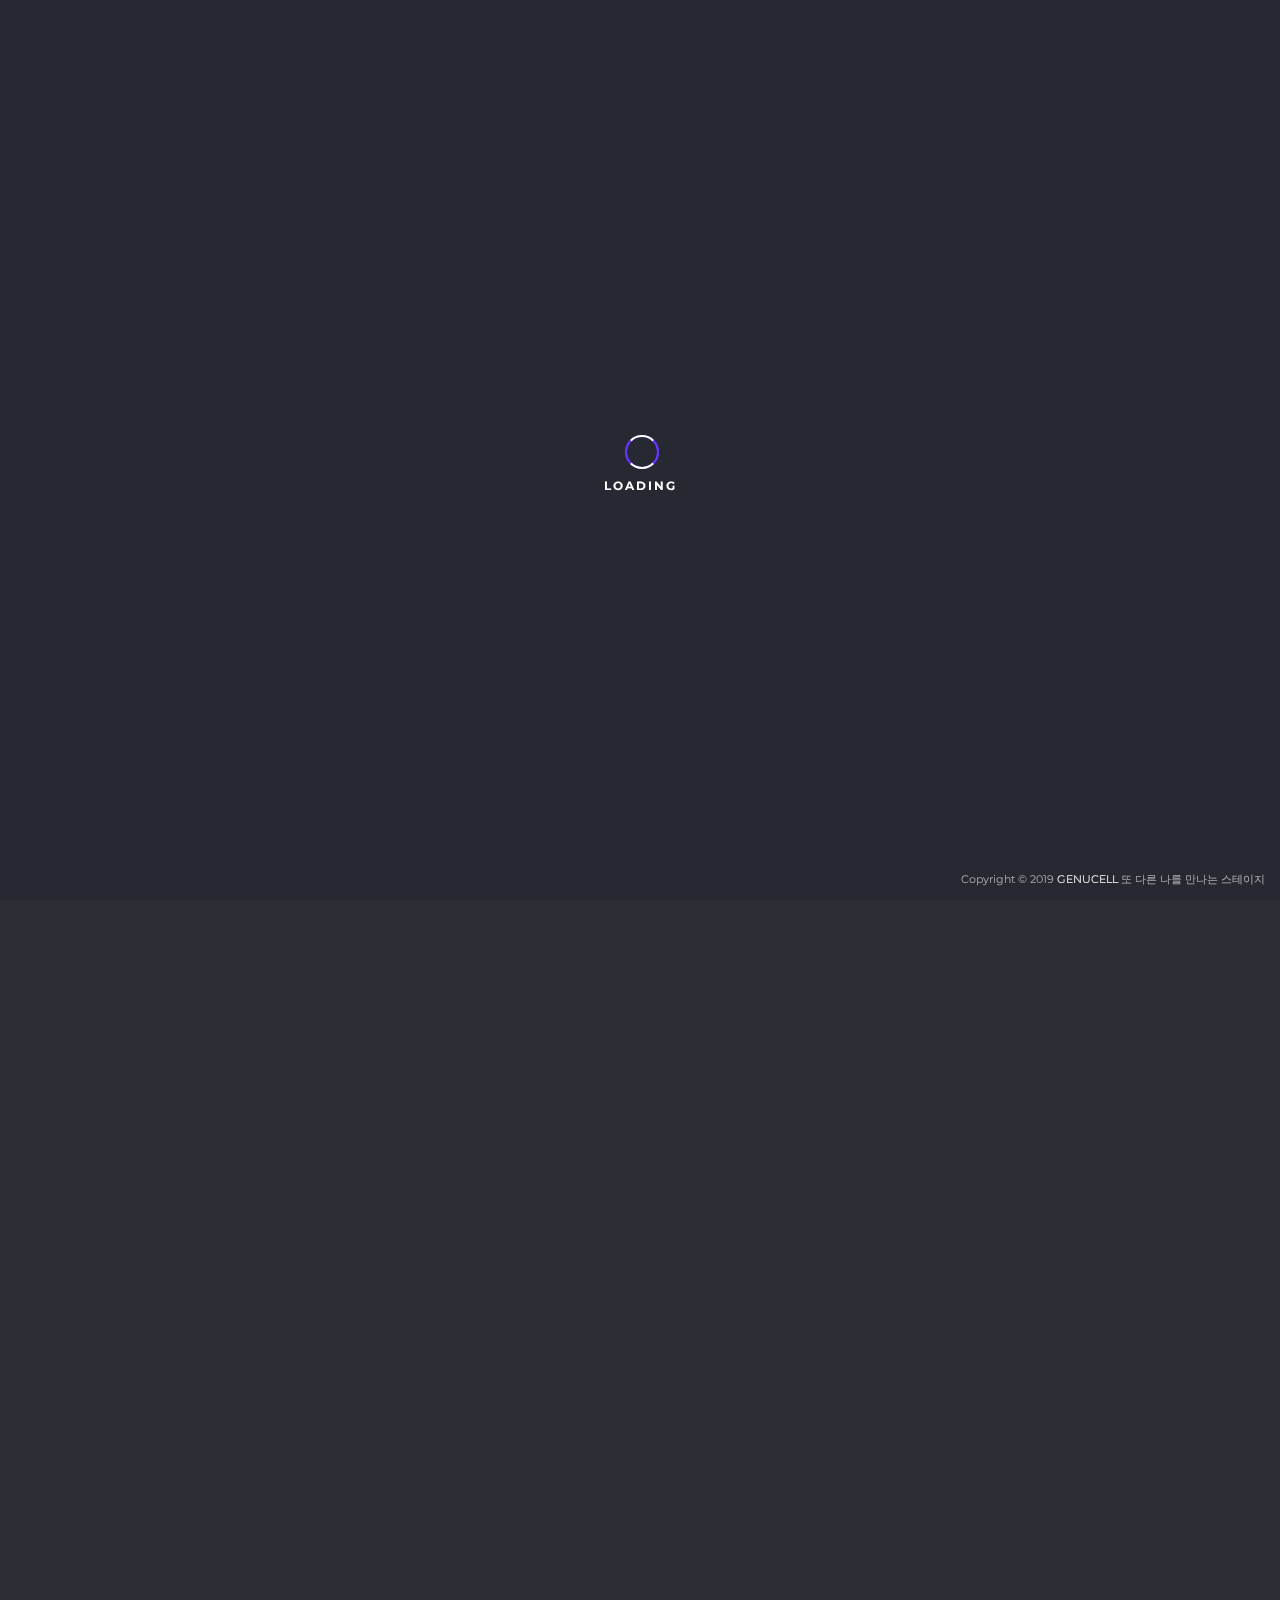
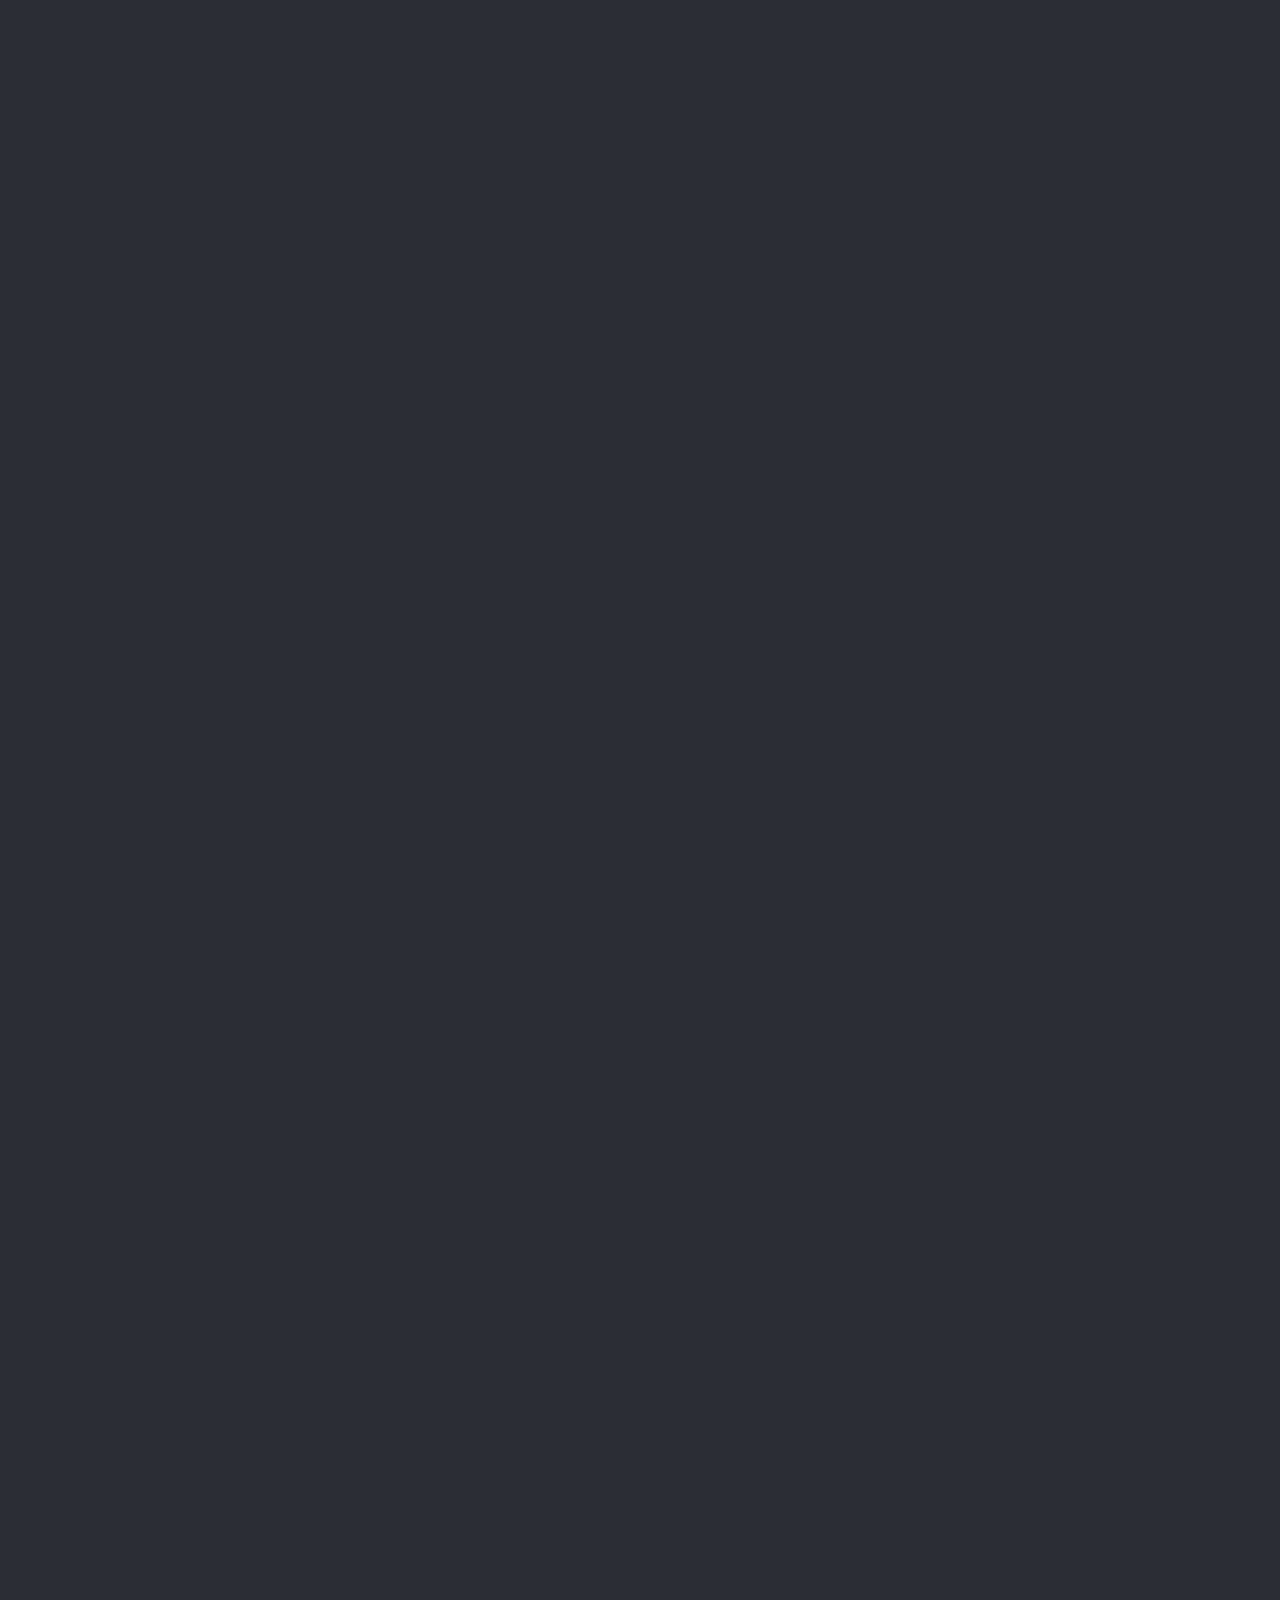
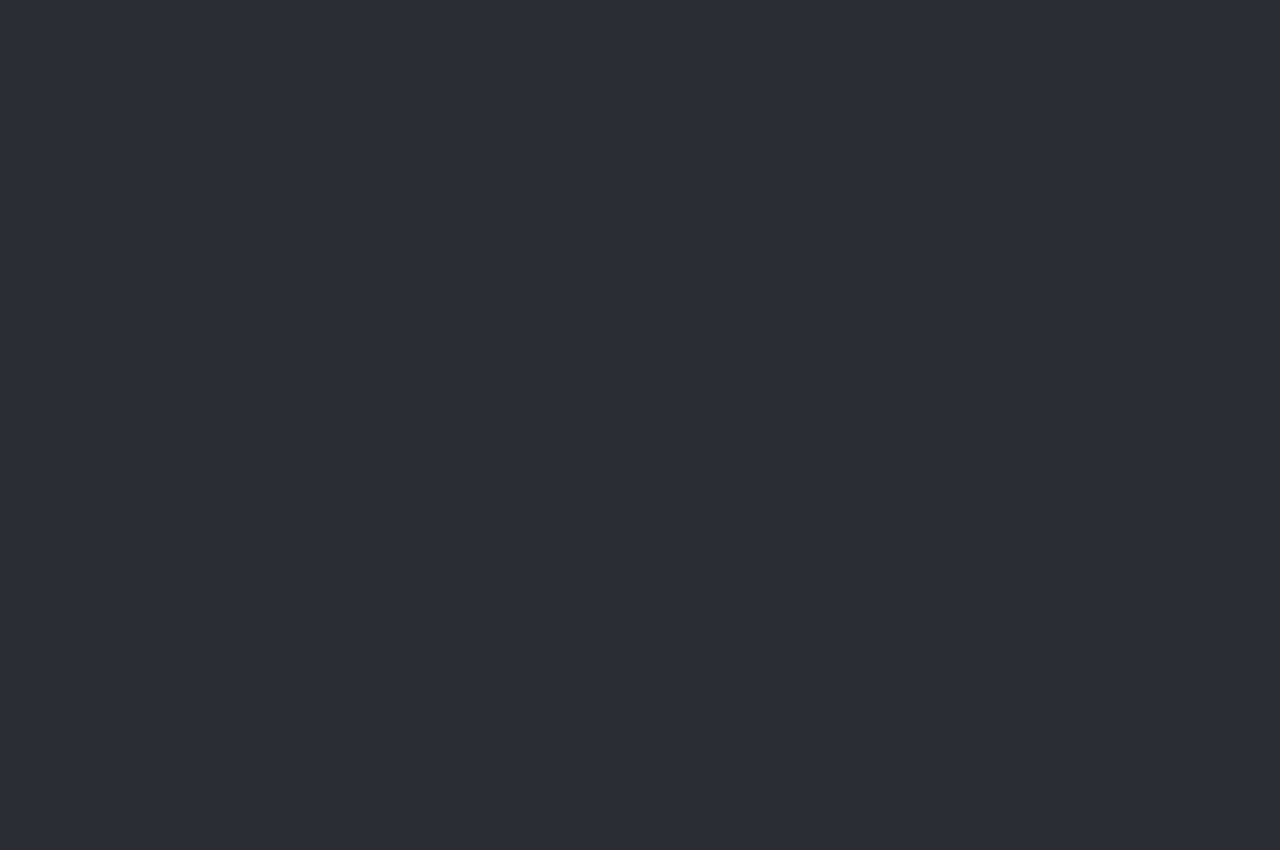
==== commit 73d425bf: "third commit" ====
--- a/index.html
+++ b/index.html
@@ -1,1058 +1,533 @@
+
 <!DOCTYPE html>
-<!--[if lt IE 7]>      <html class="no-js lt-ie9 lt-ie8 lt-ie7"> <![endif]-->
-<!--[if IE 7]>         <html class="no-js lt-ie9 lt-ie8"> <![endif]-->
-<!--[if IE 8]>         <html class="no-js lt-ie9"> <![endif]-->
-<!--[if gt IE 8]><!--> 
-
-<html class="no-js"> <!--<![endif]-->
-    <head>
-
-        <title>GENUCELL - </title>
-
-        <!-- meta -->
-        <meta charset="utf-8">
-        <meta name="viewport" content="width=device-width, initial-scale=1">
-        <meta http-equiv="X-UA-Compatible" content="IE=edge">
-
-        
-        <!-- stylesheets -->
-        <link rel="stylesheet" href="assets/css/bootstrap.min.css">
-        <link rel="stylesheet" href="assets/css/font-awesome.min.css">
-        <link rel="stylesheet" href="assets/css/animate.css">
-        <link rel="stylesheet" href="assets/css/owl.carousel.css">
-        <link rel="stylesheet" href="assets/css/owl.theme.css">
-        <link rel="stylesheet" href="assets/css/style.css">
-
-
-        <!-- scripts -->
-        <script type="text/javascript" src="assets/js/modernizr.custom.97074.js"></script>
-
-    </head>
-
-    <body>
-
-        <div id="home-page">
-
-            <!-- site-navigation start -->  
-            <nav id="mainNavigation" class="navbar navbar-dafault main-navigation" role="navigation">
-                <div class="container">
-                    
-                    <div class="navbar-header">
-                        
-                        <button type="button" class="navbar-toggle collapsed" data-toggle="collapse" data-target="#main-nav-collapse">
-                            <span class="sr-only">Toggle navigation</span>
-                            <span class="icon-bar"></span>
-                            <span class="icon-bar"></span>
-                            <span class="icon-bar"></span>
-                        </button>
-                        
-                        <!-- navbar logo -->
-                        <div class="navbar-brand">
-                            <span class="sr-only">Avada Pro Agency</span>
-                            <a href="index.html">
-                                <img src="assets/img/main_logo.png" class="img-responsive center-block" alt="logo">
-                            </a>
-                        </div>
-                        <!-- navbar logo -->
-
-                    </div><!-- /.navbar-header -->
-
-                    <!-- nav links -->
-                    <div class="collapse navbar-collapse" id="main-nav-collapse">
-                        <ul class="nav navbar-nav navbar-right text-uppercase">
-                            <li>
-                                <a href="index.html"><span>home</span></a>
-                            </li>
-
-                            <!-- <li class="dropdown">
-                                <a href="#" class="dropdown-toggle" data-toggle="dropdown"><span>pages</span></a>
-                                <ul class="dropdown-menu">
-                                    <li>
-                                        <a href="about.html">about</a>
-                                    </li>
-                                    <li>
-                                        <a href="service.html">service</a>
-                                    </li>
-                                    <li>
-                                        <a href="portfolio.html">portfolio</a>
-                                    </li>
-                                    <li>
-                                        <a href="gallery.html">gallery</a>
-                                    </li>
-                                    <li>
-                                        <a href="404.html">404 page</a>
-                                    </li>
-                                    <li>
-                                        <a href="coming_soon.html">coming soon</a>
-                                    </li>
-                                </ul>  end of /.dropdown-menu
-                            </li> end of /.dropdown
-                            
-                            <li class="dropdown">
-                                <a href="#" class="dropdown-toggle" data-toggle="dropdown"><span>blog</span></a>
-                                <ul class="dropdown-menu">
-                                    <li>
-                                        <a href="multiple_blog_left_sidebar.html">multiple with left sidebar</a>
-                                    </li>
-                                    <li>
-                                        <a href="multiple_blog.html">multiple with right sidebar</a>
-                                    </li>
-                                    <li>
-                                        <a href="single_blog_left_sidebar.html">single with left sidebar</a>
-                                    </li>
-                                    <li>
-                                        <a href="single_blog.html">single with right sidebar</a>
-                                    </li>
-                                    <li>
-                                        <a href="single_blog_full_width.html">single full width</a>
-                                    </li>
-                                </ul> end of /.dropdown-menu
-                            </li> end of /.dropdown
-                            
-                            <li>
-                                <a href="contact.html"><span>contact</span></a>
-                            </li> -->
-                        </ul>
-                    </div><!-- nav links -->
-                    
-                </div><!-- /.container -->
-            </nav>
-            <!-- site-navigation end -->
-
-
-            <!-- header start -->
-            <header id="header" class="header-wrapper home-parallax home-fade">
-                <div class="header-overlay"></div>
-                <div class="header-wrapper-inner">
-                    <div class="container">
-
-                        <div class="welcome-speech">
-                            <h1>GENUCELL</h1>
-                            <p>브랜드 가치를 이야기하며 최적의 타이밍과 최상의 상품을 만들어가는 제너셀</p>
-                            <!-- <a href="#" class="btn btn-white">
-                                Our Works
-                            </a> -->
-                        </div><!-- /.intro -->
-                        
-                    </div><!-- /.container -->
-
-                </div><!-- /.header-wrapper-inner -->
-            </header>
-            <!-- /#header -->
-
-            <div class="main-content">
-
-                <!--  begin intro section -->
-
-                <section class="intro bg-light-gray">
-                    <div class="container">
-                        <div class="row">
-                            <div class="col-md-5">
-                                <img src="assets/img/intro.jpg" class="img-responsive center-block" alt="intro">
-                            </div>
-
-                            <div class="col-md-7">
-                                <div class="intro-description">
-                                    <h2>사람과 문화를 잇는 서비스</h2>
-                                    <p>
-                                        L플래닛 마케팅의 강점
-플래닛은 뷰티/이너뷰티 유통 전문기업 제너셀의 자체운용 마케팅사로서 인플루언서와의 
-폭발적인 시너지를 낼수있는 맞춤형 마케팅에 강점이 있습니다.또한 온라인과 오프라인, 
-브랜드 거점과 소셜 네트워크 모두를 아우르는 새로운 통합마케팅을 제공합니다.
-
-                                    </p>
-
-                                    <ul class="points">
-                                        <li>
-                                            <span>
-                                                <i class="fa fa-star"></i>
-                                            </span>
-                                            뷰티 및 이너뷰티 기획 브랜딩 디자인
-                                        </li>
-                                        <li>
-                                            <span>
-                                                <i class="fa fa-star"></i>
-                                            </span>
-                                            온라인과 오프라인 통한 제품 유통 및 판매 고객 응대 서비스 제공
-                                        </li>
-                                        <li>
-                                            <span>
-                                                <i class="fa fa-star"></i>
-                                            </span>
-                                            인플루언서 마케팅/컨설팅 소셜미디어 마케팅
-                                        </li>
-                                        <!-- <li>
-                                            <span>
-                                                <i class="fa fa-star"></i>
-                                            </span>
-                                            Curabitur in ipsum vel ipsum vehicula congue.
-                                        </li> -->
-                                    </ul> <!-- end of /.points -->
-
-                                    <!-- <a href="#" class="btn btn-slategray">
-                                         purchase
-                                     </a> --> <!-- /purchase button -->
-                                </div> <!-- end of /.intro-description -->
-                            </div>
-                        </div>
-                    </div> <!-- end of /.container -->
-                </section> 
-                <!--  end of intro section -->
-
-
-                <!--  begin feature section  -->
-                <!-- <section class="bg-white feature">
-                    <div class="container">
-                        <div class="row">
-                
-                            <div class="col-md-3">
-                                <div class="feature-content text-center">
-                                    <div class="feature-icon-box">
-                                        <div class="feature-icon center-block">
-                                            <i class="fa fa-laptop"></i>
-                                        </div>
-                                    </div> end of /.feature-icon-box
-                                    <div class="feature-info">
-                                        <h3 class="feature-heading">뷰티</h3>
-                                        <p class="feature-description">
-                                            Class aptent taciti sociosqu ad litora torquent conubia nostra, per inceptos himenaeos.
-                                        </p>  end of /.feature-description
-                                    </div> end of /.feature-info
-                                </div> end of /.feature-content
-                            </div>
-                
-                            <div class="col-md-3">
-                                <div class="feature-content text-center">
-                                    <div class="feature-icon-box">
-                                        <div class="feature-icon center-block">
-                                            <i class="fa fa-eye"></i>
-                                        </div>
-                                    </div> end of /.feature-icon-box
-                                    <div class="feature-info">
-                                        <h3 class="feature-heading">이너뷰티</h3>
-                                        <p class="feature-description">
-                                            Class aptent taciti sociosqu ad litora torquent conubia nostra, per inceptos himenaeos.
-                                        </p>  end of /.feature-description
-                                    </div> end of /.feature-info
-                                </div> end of /.feature-content
-                            </div>
-                
-                            <div class="col-md-3">
-                                <div class="feature-content text-center">
-                                    <div class="feature-icon-box">
-                                        <div class="feature-icon center-block">
-                                            <i class="fa fa-thumbs-o-up"></i>
-                                        </div>
-                                    </div> end of /.feature-icon-box
-                                    <div class="feature-info">
-                                        <h3 class="feature-heading">Q&A</h3>
-                                        <p class="feature-description">
-                                            Class aptent taciti sociosqu ad litora torquent conubia nostra, per inceptos himenaeos.
-                                        </p>  end of /.feature-description
-                                    </div> end of /.feature-info
-                                </div> end of /.feature-content
-                            </div>
-                
-                            <div class="col-md-3">
-                                <div class="feature-content text-center">
-                                    <div class="feature-icon-box">
-                                        <div class="feature-icon center-block">
-                                            <i class="fa fa-star"></i>
-                                        </div>
-                                    </div> end of /.feature-icon-box
-                                    <div class="feature-info">
-                                        <h3 class="feature-heading">SNS</h3>
-                                        <p class="feature-description">
-                                            Class aptent taciti sociosqu ad litora torquent conubia nostra, per inceptos himenaeos.
-                                        </p>  end of /.feature-description
-                                    </div> end of /.feature-info
-                                </div> end of /.feature-content
-                            </div>
-                
-                        </div>
-                    </div> end of /.container
-                </section>   -->
-                <!--   end of feature section  -->
-
-
-                <!--  begin portfolio section  -->
-                <section class="bg-light-gray">
-                    <div class="container">
-
-                        <div class="headline text-center">
-                            <div class="row">
-                                <div class="col-md-6 col-md-offset-3">
-                                    <h2 class="section-title">인스타그램 피드</h2>
-                                    <p class="section-sub-title">
-                                        absolutely stunning design &amp; functionality
-                                    </p> <!-- /.section-sub-title -->
-                                </div>
-                            </div>
-                        </div> <!-- /.headline -->
-
-                        <div class="portfolio-item-list">
-                            <div class="row">
-
-                                <div class="col-md-4 col-sm-6">
-                                    <div class="portfolio-item">
-                                        <div class="item-image">
-                                            <a href="#">
-                                                <img src="assets/img/portfolio1.jpg" class="img-responsive center-block" alt="portfolio1">
-                                                <div><span><i class="fa fa-plus"></i></span></div>
-                                            </a>
-                                        </div>
-
-                                        <div class="item-description">
-                                            <div class="row">
-                                                <div class="col-xs-6">
-                                                    <span class="item-name">
-                                                        Oliver a Note
-                                                    </span>
-                                                    <span>
-                                                        Fashion
-                                                    </span>
-                                                </div>
-                                                <div class="col-xs-6">
-                                                    <span class="like">
-                                                        <i class="fa fa-heart-o"></i>
-                                                        576
-                                                    </span>
-                                                </div>
-                                            </div>
-                                        </div> <!-- end of /.item-description -->
-                                    </div> <!-- end of /.portfolio-item -->
-                                </div>
-
-                                <div class="col-md-4 col-sm-6">
-                                    <div class="portfolio-item">
-                                        <div class="item-image">
-                                            <a href="#">
-                                                <img src="assets/img/portfolio2.jpg" class="img-responsive center-block" alt="portfolio2">
-                                                <div><span><i class="fa fa-plus"></i></span></div>
-                                            </a>
-                                        </div>
-
-                                        <div class="item-description">
-                                            <div class="row">
-                                                <div class="col-xs-6">
-                                                    <span class="item-name">
-                                                        Shift Magazine
-                                                    </span>
-                                                    <span>
-                                                        Photography
-                                                    </span>
-                                                </div>
-                                                <div class="col-xs-6">
-                                                    <span class="like">
-                                                        <i class="fa fa-heart-o"></i>
-                                                        576
-                                                    </span>
-                                                </div>
-                                            </div>
-                                        </div> <!-- end of /.item-description -->
-                                    </div> <!-- end of /.portfolio-item -->
-                                </div>
-
-                                <div class="col-md-4 col-sm-6">
-                                    <div class="portfolio-item">
-                                        <div class="item-image">
-                                            <a href="#">
-                                                <img src="assets/img/portfolio3.jpg" class="img-responsive center-block" alt="portfolio3">
-                                                <div><span><i class="fa fa-plus"></i></span></div>
-                                            </a>
-                                        </div>
-
-                                        <div class="item-description">
-                                            <div class="row">
-                                                <div class="col-xs-6">
-                                                    <span class="item-name">
-                                                        Camp Pine Tree
-                                                    </span>
-                                                    <span>
-                                                        Web Design
-                                                    </span>
-                                                </div>
-                                                <div class="col-xs-6">
-                                                    <span class="like">
-                                                        <i class="fa fa-heart-o"></i>
-                                                        576
-                                                    </span>
-                                                </div>
-                                            </div>
-                                        </div> <!-- end of /.item-description -->
-                                    </div> <!-- end of /.portfolio-item -->
-
-                                </div>
-
-                                <div class="col-md-4 col-sm-6">
-                                    <div class="portfolio-item">
-                                        <div class="item-image">
-                                            <a href="#">
-                                                <img src="assets/img/portfolio4.jpg" class="img-responsive center-block" alt="portfolio4">
-                                                <div><span><i class="fa fa-plus"></i></span></div>
-                                            </a>
-                                        </div>
-
-                                        <div class="item-description">
-                                            <div class="row">
-                                                <div class="col-xs-6">
-                                                    <span class="item-name">
-                                                        Free Art App Design
-                                                    </span>
-                                                    <span>
-                                                        Photography
-                                                    </span>
-                                                </div>
-                                                <div class="col-xs-6">
-                                                    <span class="like">
-                                                        <i class="fa fa-heart-o"></i>
-                                                        576
-                                                    </span>
-                                                </div>
-                                            </div>
-                                        </div> <!-- end of /.item-description -->
-                                    </div> <!-- end of /.portfolio-item -->
-                                </div>
-
-                                <div class="col-md-4 col-sm-6">
-                                    <div class="portfolio-item">
-                                        <div class="item-image">
-                                            <a href="#">
-                                                <img src="assets/img/portfolio5.jpg" class="img-responsive center-block" alt="portfolio5">
-                                                <div><span><i class="fa fa-plus"></i></span></div>
-                                            </a>
-                                        </div>
-
-                                        <div class="item-description">
-                                            <div class="row">
-                                                <div class="col-xs-6">
-                                                    <span class="item-name">
-                                                        Large Poster Set
-                                                    </span>
-                                                    <span>
-                                                        Marketing
-                                                    </span>
-                                                </div>
-                                                <div class="col-xs-6">
-                                                    <span class="like">
-                                                        <i class="fa fa-heart-o"></i>
-                                                        576
-                                                    </span>
-                                                </div>
-                                            </div>
-                                        </div> <!-- end of /.item-description -->
-                                    </div> <!-- end of /.portfolio-item -->
-                                </div>
-
-                                <div class="col-md-4 col-sm-6">
-                                    <div class="portfolio-item">
-                                        <div class="item-image">
-                                            <a href="#">
-                                                <img src="assets/img/portfolio6.jpg" class="img-responsive center-block" alt="portfolio6">
-                                                <div><span><i class="fa fa-plus"></i></span></div>
-                                            </a>
-                                        </div>
-
-                                        <div class="item-description">
-                                            <div class="row">
-                                                <div class="col-xs-6">
-                                                    <span class="item-name">
-                                                        Skilet Album Cover
-                                                    </span>
-                                                    <span>
-                                                        Business
-                                                    </span>
-                                                </div>
-                                                <div class="col-xs-6">
-                                                    <span class="like">
-                                                        <i class="fa fa-heart-o"></i>
-                                                        576
-                                                    </span>
-                                                </div>
-                                            </div>
-                                        </div> <!-- end of /.item-description -->
-                                    </div> <!-- end of /.portfolio-item --> 
-                                </div>
-
-                            </div>
-                        </div> <!-- end of portfolio-item-list -->
-                            
-                    </div>
-                </section> 
-                <!--   end of portfolio section  -->
-
-
-                <!-- begin twitter-feed section -->
-                <section class="twit-feed">
-                    <div class="twit-feed-wrapper">
-                        <div class="container">
-                            <div class="row">
-                                <div class="col-md-10 col-md-offset-1">
-                                    <div id="twit" class="owl-carousel owl theme">
-
-                                        <div class="item text-center">
-                                            <div class="twit-content">
-                                                <div class="twit-icon">
-                                                    <i class="fa fa-twitter"></i>
-                                                </div>
-                                                <h3 class="text-capitalize">인스타그램 상품 댓글</h3>
-                                                <p>
-                                                    @themewagon <br/>
-                                                    2 days ago on Twitter.com
-                                                </p>
-                                            </div>
-                                        </div>
-
-                                        <div class="item text-center">
-                                            <div class="twit-content">
-                                                <div class="twit-icon">
-                                                    <i class="fa fa-twitter"></i>
-                                                </div>
-                                                <h3 class="text-capitalize">인스타그램 상품 댓글</h3>
-                                                <p>
-                                                    @themewagon <br/>
-                                                    2 days ago on Twitter.com
-                                                </p>
-                                            </div>
-                                        </div>
-
-                                        <div class="item text-center">
-                                            <div class="twit-content">
-                                                <div class="twit-icon">
-                                                    <i class="fa fa-twitter"></i>
-                                                </div>
-                                                <h3 class="text-capitalize">인스타그램 상품 댓글</h3>
-                                                <p>
-                                                    @themewagon <br/>
-                                                    2 days ago on Twitter.com
-                                                </p>
-                                            </div>
-                                        </div>
-
-                                    </div>
-                                </div>
-                            </div>
-                        </div>
-                    </div>
-                </section> <!--   end of /.twit-feed section  -->
-
-
-            <!-- ABOUT PAGE -->
-            <div class="main-content">
-
-                <!-- begin our story section -->
-
-                <section class="bg-white story">
-                    <div class="container">
-                        <div class="headline text-center">
-                            <div class="row">
-                                <div class="col-md-6 col-md-offset-3">
-                                    <h2 class="section-title">고백 패키지</h2>
-                                </div>
-                            </div>
-                        </div> <!-- /.headline -->
-
-                        <div class="row">
-                            <div class="col-md-10 col-md-offset-1 text-center">
-                                <p class="story-description">
-                                    상품설명
-                                </p> <!-- /.story-description -->
-                            </div>
-                        </div>
-                    </div>
-                </section>
-                <!-- end of our story section -->
-
-
-                <!-- begin our designation section -->
-
-                <section class="bg-white designation">
-                    <div class="container">
-
-                        <div class="headline text-center">
-                            <div class="row">
-                                <div class="col-md-6 col-md-offset-3">
-                                    <h2 class="section-title">상품 이미지</h2>
-                                </div>
-                            </div>
-                        </div> <!-- /.headline -->
-
-                        <div class="team-list">
-                            <div class="container">
-                                <div class="row">
-
-                                    <div class="col-md-6">
-                                        <div class="team-member-box text-center">
-                                            <img src="assets/img/team-member1.jpg" class="img-responsive center-block" alt="team-member 1">
-                                            <div class="team-member-description">
-                                                <div class="team-member-about">
-                                                    <h4>고백키트</h4>
-                                                    <p>Phasellus sit amet tristique ligula. Donec iaculis leo suscipit ultricies</p>
-
-                                                </div> <!-- end of /.team-member-about -->
-                                                <div class="team-member-social">
-                                                    <a href="#">
-                                                        <i class="fa fa-facebook"></i>
-                                                    </a>
-                                                    <a href="#">
-                                                        <i class="fa fa-twitter"></i>
-                                                    </a>
-                                                    <a href="#">
-                                                        <i class="fa fa-linkedin"></i>
-                                                    </a>
-                                                </div> <!-- end of /.team-member-social -->
-                                            </div> <!-- end of /.team-member-description -->
-                                        </div> <!-- end of /.team-member-box -->
-                                    </div>
-
-                                    <div class="col-md-6">
-                                        <div class="team-member-box text-center">
-                                            <img src="assets/img/team-member2.jpg" class="img-responsive center-block" alt="team-member 2">
-                                            <div class="team-member-description">
-                                                <div class="team-member-about">
-                                                    <h4>마스크팩</h4>
-                                                    <p>Phasellus sit amet tristique ligula. Donec iaculis leo suscipit ultricies</p>
-                                                </div> <!-- end of /.team-member-about -->
-                                                <div class="team-member-social">
-                                                    <a href="#">
-                                                        <i class="fa fa-facebook"></i>
-                                                    </a>
-                                                    <a href="#">
-                                                        <i class="fa fa-twitter"></i>
-                                                    </a>
-                                                    <a href="#">
-                                                        <i class="fa fa-linkedin"></i>
-                                                    </a>
-                                                </div> <!-- end of /.team-member-social -->
-                                            </div> <!-- end of /.team-member-description -->
-                                        </div> <!-- end of /.team-member-box -->
-                                    </div>
-
-                                </div>
-                            </div>
-                        </div> <!-- end of /.team-list -->
-                    </div>
-                </section>
-                 <!-- end of designation section -->
-
-
-                
-
-            </div> <!-- end of /.main-content -->
-
-                        <div class="main-content">
-
-                <!--  begin services section -->
-
-                <section class="bg-white">
-                    <div class="container">
-
-                        <div class="headline text-center">
-                            <div class="row">
-                                <div class="col-md-6 col-md-offset-3">
-                                    <h2 class="section-title">제너셀 제품의 장점</h2>
-                                    <p class="section-sub-title">
-                                        차별화 된 기술력 '나노세라마이드' 세라마이드 안정화 리포좀 기술 적용
-                                    </p> <!-- /.section-sub-title -->
-                                </div>
-                            </div>
-                        </div> <!-- /.headline -->
-
-                        <div class="service-list">
-                            <div class="row">
-
-                                <div class="col-md-4">
-                                    <div class="service-content text-center">
-                                        <div class="service-icon-box">
-                                            <div class="service-icon center-block">
-                                                <i class="fa fa-umbrella"></i>
-                                            </div>
-                                        </div> <!--  end of .service-icon-box  -->
-                                        <div class="service-info">
-                                            <h3 class="service-heading">모든 피부 타입 사용가능</h3>
-                                            <p class="service-description">
-                                                모든 피부 타입에 사용가능한 피부 적응력이 좋은 제품 입니다.
-                                            </p> 
-                                        </div> <!--   end of .service-info  -->
-                                    </div> <!--  end of .service-content  -->
-                                </div>
-
-                                <div class="col-md-4">
-                                    <div class="service-content text-center">
-                                        <div class="service-icon-box">
-                                            <div class="service-icon center-block">
-                                                <i class="fa fa-thumbs-up"></i>
-                                            </div>
-                                        </div> <!--  end of .service-icon-box  -->
-                                        <div class="service-info">
-                                            <h3 class="service-heading">거칠어진 피부 결을 부드럽게</h3>
-                                            <p class="service-description">
-                                                아데노신 함유로 힘없는 피부 탄력 강화에 도움을 줍니다.
-                                            </p> 
-                                        </div> <!--   end of .service-info  -->
-                                    </div> <!--  end of .service-content  -->
-                                </div>
-
-                                <div class="col-md-4">
-                                    <div class="service-content text-center">
-                                        <div class="service-icon-box">
-                                            <div class="service-icon center-block">
-                                                <i class="fa fa-bug"></i>
-                                            </div>
-                                        </div> <!--  end of .service-icon-box  -->
-                                        <div class="service-info">
-                                            <h3 class="service-heading">풍부한 영양분과 광채 수분</h3>
-                                            <p class="service-description">
-                                                풍부한 영양 성분이 피부에 부드럽게 흡수되어 윤기있는 건강한 피부로 관리해 줍니다.
-                                            </p> 
-                                        </div> <!--   end of .service-info  -->
-                                    </div> <!--  end of .service-content  -->
-                                </div>
-
-                                <div class="col-md-4">
-                                    <div class="service-content text-center">
-                                        <div class="service-icon-box">
-                                            <div class="service-icon center-block">
-                                                <i class="fa fa-cloud-download"></i>
-                                            </div>
-                                        </div> <!--  end of .service-icon-box  -->
-                                        <div class="service-info">
-                                            <h3 class="service-heading">미백과 주름개선</h3>
-                                            <p class="service-description">
-                                                아데노신과 나이아신마이드 성분이 함유되어 미백과 주름에 뛰어난 도움을 줍니다.
-                                            </p> 
-                                        </div> <!--   end of .service-info  -->
-                                    </div> <!--  end of .service-content  -->
-                                </div>
-
-                                <div class="col-md-4">
-                                    <div class="service-content text-center">
-                                        <div class="service-icon-box">
-                                            <div class="service-icon center-block">
-                                                <i class="fa fa-tachometer"></i>
-                                            </div>
-                                        </div> <!--  end of .service-icon-box  -->
-                                        <div class="service-info">
-                                            <h3 class="service-heading">인체 배양액 추출물 함유</h3>
-                                            <p class="service-description">
-                                                리포좀 인체기질세포배양액 추출물 330,000PPM 함유
-                                            </p> 
-                                        </div> <!--   end of .service-info  -->
-                                    </div> <!--  end of .service-content  -->
-                                </div>
-
-                                <div class="col-md-4">
-                                    <div class="service-content text-center">
-                                        <div class="service-icon-box">
-                                            <div class="service-icon center-block">
-                                                <i class="fa fa-briefcase"></i>
-                                            </div>
-                                        </div> <!--  end of .service-icon-box  -->
-                                        <div class="service-info">
-                                            <h3 class="service-heading">쫀쫀한 모공케어</h3>
-                                            <p class="service-description">
-                                                충분한 수분과 영양공급으로 유수분 밸런스를 조절합니다.
-                                            </p> 
-                                        </div> <!--   end of .service-info  -->
-                                    </div> <!--  end of .service-content  -->
-                                </div>
-
-                            </div> <!--  end of .row  -->
-                        </div> <!--  end of .service-list  -->
-                    </div> <!-- end of .container -->
-                </section> 
-                <!--  end of services section -->
-
-                 <!-- begin skill section -->
-
-                <section class="bg-light-gray skill">
-                    <div class="container">
-                        <div class="row">
-                            <div class="col-md-6">
-                                <h2>줄기세포 배양액의 주요 성분</h2>
-                                <p>
-                                    130여종의 인체 친화 단백질 성장인자, 펩타이드, 씨이토카인
-                                </p>
-
-                                <p>
-                                    In et blandit erat, ut gravida ante. Etiam ut est at dolor vehicula tempus quis ut augue. Duis nec ipsum ex. Sed in libero sit amet metus placerat commodo ut vitae nisi. Maecenas sit amet elit augue. Pellentesque pellentesque lacus eu fringilla dignissim. Aliquam consequat nec sapien quis tempor. 
-                                </p>
-                            </div>
-
-                            <div class="col-md-6">
-                                <div class="skill-level">
-                                    <p>상처 치유 촉진, 세포 재생</p>
-                                    <div class="progress">
-                                        <div class="progress-bar" role="progressbar" aria-valuenow="52" aria-valuemin="0" aria-valuemax="100" style="width: 52%;">
-                                            52%
-                                         </div>
-                                    </div>
-
-                                    <p>섬유아세포 생성 자극, 세포 재생 촉진</p>
-                                    <div class="progress">
-                                        <div class="progress-bar" role="progressbar" aria-valuenow="98" aria-valuemin="0" aria-valuemax="100" style="width: 98%;">
-                                            98%
-                                         </div>
-                                    </div>
-
-                                    <p>종양과시인자 : 면역세포, 세포 방어력 강화</p>
-                                    <div class="progress">
-                                        <div class="progress-bar" role="progressbar" aria-valuenow="75" aria-valuemin="0" aria-valuemax="100" style="width: 75%;">
-                                            75%
-                                         </div>
-                                    </div>
-
-                                    <p>인터루킨 : 면역세포, 세포 방여력 강화, 항염작용으로 상처 치유</p>
-                                    <div class="progress">
-                                        <div class="progress-bar" role="progressbar" aria-valuenow="30" aria-valuemin="0" aria-valuemax="100" style="width: 30%;">
-                                            30%
-                                         </div>
-                                    </div>
-                                </div> <!-- /.skill-level -->
-                            </div>
-                        </div>
-                    </div>
-                </section>
-
-                <section class="bg-white sponsor">
-                    <div class="container">
-                        <div id="sponsor-list" class="owl-carousel owl-theme">
-
-                            <div class="item">
-                                <img src="assets/img/sponsor1.png" alt="sponsor1" class="center-block" style="width: 165px; height: 127px;">
-                            </div>
-
-                            <div class="item">
-                                <img src="assets/img/sponsor2.png" alt="sponsor2" class="center-block" style="width: 165px; height: 127px;">
-                            </div>
-
-                            <div class="item">
-                                <img src="assets/img/sponsor3.png" alt="sponsor3" class="center-block" style="width: 165px; height: 127px;">
-                            </div>
-
-                            <div class="item">
-                                <img src="assets/img/sponsor4.png" alt="sponsor4" class="center-block" style="width: 165px; height: 127px;" >
-                            </div>
-
-                            <div class="item">
-                                <img src="assets/img/sponsor5.png" alt="sponsor5" class="center-block" style="width: 165px; height: 127px;">
-                            </div>
-
-                            <div class="item">
-                                <img src="assets/img/sponsor6.png" alt="sponsor6" class="center-block" style="width: 165px; height: 127px;">
-                            </div>
-
-                        </div> <!--  / #sponsor-list /.owl-carousel -->
-                    </div>
-                </section>
-                            
-            </div> <!--  end of .main-content  -->
-
-
-                            
-            </div> <!-- end of /.main-content -->
-
-            <footer>
-                <div class="container">
-                    <div class="row">
-
-                        <!-- useful links -->
-                        <div class="col-md-3 col-sm-6 col-xs-6 footer-widget">
-                            <h4>인플루엔서</h4>
-                            <ul class="row footer-links">
-                                <div class="col-md-6 col-sm-6 col-xs-6">
-                                    <li><a href="#">블랑두부</a></li>
-                                    <li><a href="#">김사과</a></li>
-                                    <li><a href="#">엣지</a></li>
-                                </div>
-                            </ul>
-                        </div>
-
-                        <!-- recent news -->
-                        <div class="col-md-3 col-sm-6 col-xs-6 footer-widget">
-                            <h4>Beauty New</h4>
-
-                            <div class="row footer-news">
-                                <div class="col-md-4 col-sm-4 col-xs-6">
-                                    <img src="assets/img/intro.jpg" class="img-responsive center-block" alt="recent news 1">
-                                </div>
-                                <div class="col-md-8 col-sm-4 col-xs-6">
-                                    <div class="row">
-                                        <p class="text-capitalize">
-                                            <a href="#">
-                                                a clear website gives more experience to the visitors
-                                            </a>
-                                        </p>
-                                        <p class="news-date">Dec 12,2015</p>
-                                    </div>
-                                </div>
-                            </div> <!-- /.footer-news -->
-
-                            <div class="row footer-news">
-                                <div class="col-md-4 col-sm-4 col-xs-6">
-                                    <img src="assets/img/intro.jpg" class="img-responsive center-block" alt="recent news 2">
-                                </div>
-                                <div class="col-md-8 col-sm-4 col-xs-6">
-                                    <div class="row">
-                                        <p class="text-capitalize">
-                                            <a href="#">
-                                                a clear website gives more experience to the visitors
-                                            </a>
-                                        </p>
-                                        <p class="news-date">Dec 12,2015</p>
-                                    </div>
-                                </div>
-                            </div> <!-- /.footer-news -->
-                        </div> <!-- /.footer-widget -->
-
-                        <!-- about avada agency -->
-                        <div class="col-md-3 col-sm-6 col-xs-6 footer-widget">
-                            <h4>GENUCELL</h4>
-
-                            <p>
-                                GENUCELL은 인플루언서분들을 응원합니다!
-                            </p>
-
-                            <div class="footer-address">
-                                <p>
-
-                                    T. 032-545-2187  <br>
-                                    E. genucell@genucell.co.kr
-                                </p>
-                                <p>
-                                    A. 인천광역시 부평구 새갈로 57 <br>(갈산동 454, 갈산동 대성유니드) <br>
-                                </p>
-                            </div>
-
-                            <!-- <div class="row">
-                                <div class="col-md-12">
-                                    <ul class="footer-share-button">
-                                        <li><a href="#"><i class="fa fa-twitter"></i></a></li>
-                                        <li><a href="#"><i class="fa fa-google-plus"></i></a></li>
-                                        <li><a href="#"><i class="fa fa-facebook"></i></a></li>
-                                        <li><a href="#"><i class="fa fa-linkedin"></i></a></li>
-                                        <li><a href="#"><i class="fa fa-youtube"></i></a></li>
-                                        <li><a href="#"><i class="fa fa-pinterest"></i></a></li>
-                                        <li><a href="#"><i class="fa fa-instagram"></i></a></li>
-                                    </ul> /.footer-share-button
-                                </div>
-                            </div> -->
-                        </div> <!-- /.footer-widget -->
-
-                    </div>
-                </div>
-            </footer>
-
-
-            <!-- footer-navigation start -->  
-            <nav class="hidden-xs hidden-sm navbar footer-nav" role="navigation">
-                <div class="container">
-                    
-                    <div class="navbar-header">
-                        
-                        <!-- navbar logo -->
-                        <div class="navbar-brand">
-                            <span class="sr-only">&copy; GENUCELL</span>
-                            <a href="index.html">
-                                &copy; GENUCELL
-                            </a>
-                        </div>
-                        <!-- navbar logo -->
-
-                    </div><!-- /.navbar-header -->
-
-                    <!-- nav links -->
-                    <div class="collapse navbar-collapse" id="main-nav-collapse">
-                        <ul class="nav navbar-nav navbar-right text-capitalize">
-                            <li><a href="#about">
-                                <span>&copy; Copyright GENUCELL. All rights reserved.</span>
-                            </a></li>
-
-                            <!-- <li><a href="#services">
-                                <span>pages</span>
-                            </a></li>
-                            
-                            <li><a href="#portfolio">
-                                <span>features</span>
-                            </a></li>
-                            
-                            <li><a href="#team">
-                                <span>portfolio</span>
-                            </a></li>
-                            
-                            <li><a href="#pricing">
-                                <span>blog</span>
-                            </a></li>
-                            
-                            <li><a href="#blog">
-                                <span>shop</span>
-                            </a></li>
-                            
-                            <li><a href="#contact">
-                                <span>contact</span>
-                            </a></li> -->
-                        </ul>
-                    </div><!-- nav links -->
-                    
-                </div><!-- /.container -->
-            </nav>
-            <!-- footer-navigation end -->
-            
-        </div> <!-- end of /#home-page -->
-
-        <!--  Necessary scripts  -->
-
-        <script type="text/javascript" src="assets/js/jquery-2.1.3.min.js"></script>
-        <script type="text/javascript" src="assets/js/bootstrap.min.js"></script>
-        <script type="text/javascript" src="assets/js/owl.carousel.js"></script>
-        <script type="text/javascript" src="assets/js/jquery.hoverdir.js"></script>
-
-
-        <!-- script for portfolio section using hoverdirection -->
-        <script type="text/javascript">
-            $(function() {
-
-                $('.portfolio-item > .item-image').each( function() { $(this).hoverdir({
-                    hoverDelay : 75
-                }); } );
-
-            });
-        </script>
-
-
-        <!-- script for twitter-feed using owl carousel-->
-        <script type="text/javascript">
-            $(document).ready(function() {
- 
-                $("#twit").owlCarousel({
-                 
-                    navigation : true, // Show next and prev buttons
-                    slideSpeed : 100,
-                    paginationSpeed : 400,
-                    navigationText : false,
-                    singleItem: true,
-                    autoPlay: true,
-                    pagination: false
-                });
- 
-            });
-        </script>
-
-
-        <!-- script for testimonial section using owl carousel -->
-        <script type="text/javascript">
-            $(document).ready(function() {
- 
-                $("#client-speech").owlCarousel({
-                 
-                    autoPlay: 5000, //Set AutoPlay to 3 seconds
-                    stopOnHover: true,
-                    singleItem:true
-                });
- 
-            });
-        </script>
-
-
-    </body>
-</html>+<!-- * PANORAMA - Fullscreen Photography HTML Template
+*
+* This is a premium product available exclusively at this address http://themeforest.net/user/madeon08/portfolio
+*
+* The demo files are minified/crypted for copyright reasons, you will find them, expanded, commented and coded accurately in your download pack.
+*
+* Thanks for your support!
+*
+* -->
+<html lang="ko" class="no-js">
+<head>
+	<meta charset="utf-8">
+	<title>PANORAMA - Fullscreen Photography HTML Template</title>
+	<meta name="description" content="The description should optimally be between 150-160 characters.">
+	<meta name="viewport" content="width=device-width,initial-scale=1">
+	<meta name="author" content="Madeon08">
+	<link rel="stylesheet" href="css/style.css">
+	<script src="js/modernizr.custom.js"></script>
+</head>
+<body>
+	<button class="open-close-menu" id="small-screen-menu">
+		<i class="icon ion-navicon-round"></i>
+	</button>
+	<ul id="menu">
+		<li data-menuanchor="Home" class="active main-nav">
+			<a href="#Home"><i class="fa fa-home"></i></a>
+		</li>
+		<li data-menuanchor="Shot1" class="main-nav">
+			<a href="#Shot1">1 <span>Prelude</span></a>
+		</li>
+		<li data-menuanchor="Shot2" class="main-nav">
+			<a href="#Shot2">2 <span>Life Beyond Earth</span></a>
+		</li>
+		<li data-menuanchor="Shot3" class="main-nav">
+			<a href="#Shot3">3 <span>The world is yours</span></a>
+		</li>
+		<li data-menuanchor="Movie" class="main-nav">
+			<a href="#Movie"><i class="fa fa-video-camera"></i><span>Fantasy or Reality</span></a>
+		</li>
+		<!-- <li data-menuanchor="Shot5" class="main-nav">
+			<a href="#Shot5">5 <span>Numbers</span></a>
+		</li>
+		<li data-menuanchor="Shot6" class="main-nav">
+			<a href="#Shot6">6 <span>The Art of Creation</span></a>
+		</li>
+		<li data-menuanchor="Shot7" class="main-nav">
+			<a href="#Shot7">7 <span>Raiders of the Sun</span></a>
+		</li>
+		<li data-menuanchor="Shot8" class="main-nav">
+			<a href="#Shot8">8 <span>Luminosity</span></a>
+		</li>
+		<li data-menuanchor="Map" class="main-nav">
+			<a href="#Map"><i class="fa fa-globe"></i><span>Photo tours</span></a>
+		</li> -->
+		<li id="menu-link">
+			<ul>
+				<li>
+					<a class="open-info" data-target="about-anchor">About</a>
+				</li>
+				<li>
+					<a class="open-info" data-target="clients-anchor">Clients</a>
+				</li>
+				<li>
+					<a class="open-info" data-target="contact-anchor">Contact</a>
+				</li>
+				<!-- <li class="social-menu">
+					<a href="#"><i class="fa fa-facebook"></i> <span>Facebook</span></a>
+				</li>
+				<li class="social-menu">
+					<a href="#"><i class="fa fa-twitter"></i> <span>Twitter</span></a>
+				</li>
+				<li class="social-menu">
+					<a href="#"><i class="fa fa-flickr"></i> <span>Flickr</span></a>
+				</li> -->
+				<li class="social-menu">
+					<a href="#"><i class="fa fa-instagram"></i> <span>Instagram</span></a>
+				</li>
+			</ul>
+		</li>
+	</ul>
+	<div id="loading">
+		<div class="overload-left"></div>
+		<div class="overload-right"></div>
+		<div id="preloader">
+			<span></span>
+			<span></span>
+		</div>
+	</div>
+	<div id="pagepiling">
+		<div class="section" id="section1">
+			<div class="global-overlay"></div>
+			<div class="intro">
+				<h1>Johnny Dopp.</h1>
+				<p class="subtitle">Freelance photographer from New York</p>
+				<a class="color-btn" href="#Shot1">See my work</a>
+			</div>
+			<a class="scroll-indicator" href="#Shot1"><span></span>Scroll</a>
+		</div>
+		<div class="section" id="section2">
+			<div class="global-overlay"></div>
+			<div class="img-info">
+				<h5>Some details...</h5>
+				<h2>Prelude - Introduction</h2>
+				<p class="credit">
+					<i class="fa fa-camera" aria-hidden="true"></i> Photo by <a href="http://themehelite.com">Johnny Dopp Photography</a><br>
+					<i class="fa fa-location-arrow" aria-hidden="true"></i> Kingdom of Norway 59°56′N 10°41′E
+				</p>
+				<a data-dialog="somedialog_1" class="action-btn trigger before-click">More Informations</a>
+				<a class="action-btn before-click" href="https://link-to-your-picture.jpg" download="https://link-to-your-picture.jpg"><i class="fa fa-download" aria-hidden="true"></i></a>
+				<a class="action-btn before-click"><i class="fa fa-shopping-cart" aria-hidden="true"></i></a>
+			</div>
+			<div id="somedialog_1" class="dialog">
+				<div class="dialog__overlay"></div>
+				<div class="dialog__content">
+					<div class="dialog-inner">
+						<div class="container">
+							<div class="row">
+								<div class="col-lg-6 col-sm-6 col-xs-12">
+									<h4>Panoramic Mountain</h4>
+									<p>Lorem ipsum Enim pariatur exercitation anim velit ut aliquip do irure id culpa reprehenderit nisi eiusmod Excepteur incididunt dolore ad adipisicing consequat irure fugiat labore occaecat ad elit qui ullamco magna aute ea dolore ea laborum nisi laboris dolor pariatur incididunt velit pariatur quis aute minim dolor reprehenderit in pariatur amet sit et est aute sunt id consequat amet nostrud non exercitation laboris Excepteur ex anim sint adipisicing enim id anim dolore do sint.</p>
+								</div>
+								<div class="col-lg-5 col-lg-offset-1 col-sm-6 col-sm-offset-0 col-xs-12 col-xs-offset-0 details">
+									<h5><i class="fa fa-camera" aria-hidden="true"></i> About</h5>
+									<p>Shot on August 20, 2016 by <a href="#" target="_blank">Johnny Dopp</a>, freelance photographer for 10 years. Awarded as best nature photographer in 2015. Lorem ipsum Nulla aliqua aute ut aliquip qui aliqua occaecat irure labore ullamco sed id anim Duis exercitation dolor enim eu anim.</p>
+									<h5><i class="fa fa-expand" aria-hidden="true"></i> Details</h5>
+									<p>3442 x 2592 pixels / 10.9 MB / Aspect Ratio: 1721:1296<br>
+									Lorem ipsum Dolor tempor enim dolor quis amet.</p>
+								</div>
+							</div>
+						</div>
+					</div>
+					<button class="close-content" data-dialog-close><i class="icon ion-android-close"></i></button>
+				</div>
+			</div>
+		</div>
+		<div class="section" id="section3">
+			<div id="carousel-1" class="carousel slide" data-ride="carousel" data-interval="false">
+				<div class="carousel-inner">
+					<div class="global-overlay"></div>
+					<div class="item active"></div>
+					<div class="item"></div>
+					<div class="item"></div>
+				</div>
+			</div>
+			<div class="img-info">
+				<h5>Some details...</h5>
+				<h2>Life Beyond Earth</h2>
+				<p class="credit">
+					<i class="fa fa-camera" aria-hidden="true"></i> Photo by <a href="http://themehelite.com">Johnny Dopp Photography</a><br>
+					<i class="fa fa-location-arrow" aria-hidden="true"></i> U.S. state of Arizona 109°  03′ W to 114°  49′ W
+				</p>
+				<a href="#Map" class="action-btn before-click">See my Photo TOURS</a>
+				<a class="action-btn before-click" id="carousel-1-left" href="#carousel-1" data-slide="prev"><i class="fa fa-arrow-left" aria-hidden="true"></i></a>
+				<a class="action-btn before-click" id="carousel-1-right" href="#carousel-1" data-slide="next"><i class="fa fa-arrow-right" aria-hidden="true"></i></a>
+			</div>
+		</div>
+		<div class="section" id="section4">
+			<div class="global-overlay"></div>
+			<div class="img-info">
+				<h5>Some details...</h5>
+				<h2>The world is yours</h2>
+				<p class="credit">
+					<i class="fa fa-camera" aria-hidden="true"></i> Photo by <a href="http://themehelite.com">Johnny Dopp Photography</a><br>
+					<i class="fa fa-location-arrow" aria-hidden="true"></i> Russian Federation 55°45′6″N 37°37′4″E
+				</p>
+				<a data-dialog="somedialog_2" class="action-btn trigger before-click">More Informations</a>
+				<a class="action-btn before-click" href="https://link-to-your-picture.jpg" download="https://link-to-your-picture.jpg"><i class="fa fa-download" aria-hidden="true"></i></a>
+				<a class="action-btn before-click" href="http://www.facebook.com/sharer/sharer.php?u=http://themehelite.com/"><i class="fa fa-share" aria-hidden="true"></i> Share on Facebook</a>
+			</div>
+			<div id="somedialog_2" class="dialog">
+				<div class="dialog__overlay"></div>
+				<div class="dialog__content">
+					<div class="dialog-inner">
+						<div class="container">
+							<div class="row">
+								<div class="col-lg-6 col-sm-6 col-xs-12">
+									<h4>Panoramic Mountain</h4>
+									<p>Lorem ipsum Enim pariatur exercitation anim velit ut aliquip do irure id culpa reprehenderit nisi eiusmod Excepteur incididunt dolore ad adipisicing consequat irure fugiat labore occaecat ad elit qui ullamco magna aute ea dolore ea laborum nisi laboris dolor pariatur incididunt velit pariatur quis aute minim dolor reprehenderit in pariatur amet sit et est aute sunt id consequat amet nostrud non exercitation laboris Excepteur ex anim sint adipisicing enim id anim dolore do sint.</p>
+								</div>
+								<div class="col-lg-5 col-lg-offset-1 col-sm-6 col-sm-offset-0 col-xs-12 col-xs-offset-0 details">
+									<h5><i class="fa fa-camera" aria-hidden="true"></i> About</h5>
+									<p>Shot on August 20, 2016 by <a href="#" target="_blank">Johnny Dopp</a>, freelance photographer for 10 years. Awarded as best nature photographer in 2015. Lorem ipsum Nulla aliqua aute ut aliquip qui aliqua occaecat irure labore ullamco sed id anim Duis exercitation dolor enim eu anim.</p>
+									<h5><i class="fa fa-expand" aria-hidden="true"></i> Details</h5>
+									<p>3442 x 2592 pixels / 10.9 MB / Aspect Ratio: 1721:1296<br>
+									Lorem ipsum Dolor tempor enim dolor quis amet.</p>
+								</div>
+							</div>
+						</div>
+					</div>
+					<button class="close-content" data-dialog-close><i class="icon ion-android-close"></i></button>
+				</div>
+			</div>
+		</div>
+		<div class="section" id="section5">
+			<div class="global-overlay"></div>
+			<a id="bgndVideo" class="player" data-property="{videoURL:'http://youtu.be/RdGVz104b3E',containment:'#section5',autoPlay:false, mute:false, startAt:0, stopAt:0, opacity:1}"></a>
+			<div class="img-info">
+				<h5>Some details...</h5>
+				<h2>Fantasy or Reality</h2>
+				<p class="credit">
+					<i class="fa fa-video-camera" aria-hidden="true"></i> Video by <a href="http://themehelite.com">Johnny Dopp Film</a><br>
+					<i class="fa fa-location-arrow" aria-hidden="true"></i> Most populous city of France, Paris
+				</p>
+				<a class="action-btn before-click player-nav" id="play-ytb" onclick='$("#bgndVideo").playYTP()'><i class="fa fa-play" aria-hidden="true"></i></a>
+				<a class="action-btn before-click player-nav" id="pause-ytb" onclick='$("#bgndVideo").pauseYTP()'><i class="fa fa-pause" aria-hidden="true"></i></a>
+				<a class="action-btn before-click player-nav" id="replay-ytb"><i class="fa fa-refresh" aria-hidden="true"></i></a>
+				<a class="action-btn before-click player-nav" onclick='$("#bgndVideo").YTPFullscreen()'><i class="fa fa-expand" aria-hidden="true"></i></a>
+				<a href="http://youtu.be/RdGVz104b3E" target="_blank" class="action-btn before-click">Watch on YouTube</a>
+			</div>
+		</div>
+<!-- 		<div class="section" id="section6">
+	<div class="global-overlay"></div>
+	<div class="img-info">
+		<h5>Some details...</h5>
+		<h2>Numbers</h2>
+		<p class="credit">
+			<i class="fa fa-camera" aria-hidden="true"></i> Photo by <a href="http://themehelite.com">Johnny Dopp Photography</a><br>
+			<i class="fa fa-location-arrow" aria-hidden="true"></i> German state of Bavaria 48°08′N 11°34′E
+		</p>
+		<a data-dialog="somedialog_3" class="action-btn trigger before-click">More Informations</a>
+		<a class="action-btn before-click" href="https://link-to-your-picture.jpg" download="https://link-to-your-picture.jpg"><i class="fa fa-download" aria-hidden="true"></i></a>
+		<a class="action-btn before-click"><i class="fa fa-shopping-cart" aria-hidden="true"></i></a>
+	</div>
+	<div id="somedialog_3" class="dialog">
+		<div class="dialog__overlay"></div>
+		<div class="dialog__content">
+			<div class="dialog-inner">
+				<div class="container">
+					<div class="row">
+						<div class="col-lg-6 col-sm-6 col-xs-12">
+							<h4>Panoramic Mountain</h4>
+							<p>Lorem ipsum Enim pariatur exercitation anim velit ut aliquip do irure id culpa reprehenderit nisi eiusmod Excepteur incididunt dolore ad adipisicing consequat irure fugiat labore occaecat ad elit qui ullamco magna aute ea dolore ea laborum nisi laboris dolor pariatur incididunt velit pariatur quis aute minim dolor reprehenderit in pariatur amet sit et est aute sunt id consequat amet nostrud non exercitation laboris Excepteur ex anim sint adipisicing enim id anim dolore do sint.</p>
+						</div>
+						<div class="col-lg-5 col-lg-offset-1 col-sm-6 col-sm-offset-0 col-xs-12 col-xs-offset-0 details">
+							<h5><i class="fa fa-camera" aria-hidden="true"></i> About</h5>
+							<p>Shot on August 20, 2016 by <a href="#" target="_blank">Johnny Dopp</a>, freelance photographer for 10 years. Awarded as best nature photographer in 2015. Lorem ipsum Nulla aliqua aute ut aliquip qui aliqua occaecat irure labore ullamco sed id anim Duis exercitation dolor enim eu anim.</p>
+							<h5><i class="fa fa-expand" aria-hidden="true"></i> Details</h5>
+							<p>3442 x 2592 pixels / 10.9 MB / Aspect Ratio: 1721:1296<br>
+							Lorem ipsum Dolor tempor enim dolor quis amet.</p>
+						</div>
+					</div>
+				</div>
+			</div>
+			<button class="close-content" data-dialog-close><i class="icon ion-android-close"></i></button>
+		</div>
+	</div>
+</div>
+<div class="section" id="section7">
+	<div class="global-overlay"></div>
+	<div class="row" id="vertical-parent-gallery">
+		<div class="col-xs-12 col-sm-3 col-lg-3 vertical-gallery">
+			<a href="img/vertical-gallery-1.jpg" class="swipebox" data-rel="gallery1" data-title="Le Louvre"></a>
+			<div class="vertical-photo"></div>
+			<div class="text-gallery">
+				<h4>Photo 1</h4>
+			</div>
+		</div>
+		<div class="col-xs-12 col-sm-3 col-lg-3 vertical-gallery">
+			<a href="img/vertical-gallery-2.jpg" class="swipebox" data-rel="gallery1" data-title="Deep forest">
+			</a>
+			<div class="vertical-photo"></div>
+			<div class="text-gallery">
+				<h4>Photo 2</h4>
+			</div>
+		</div>
+		<div class="col-xs-12 col-sm-3 col-lg-3 vertical-gallery">
+			<a href="img/vertical-gallery-3.jpg" class="swipebox" data-rel="gallery1" data-title="Crazy view">
+			</a>
+			<div class="vertical-photo"></div>
+			<div class="text-gallery">
+				<h4>Photo 3</h4>
+			</div>
+		</div>
+		<div class="col-xs-12 col-sm-3 col-lg-3 vertical-gallery">
+			<a href="img/vertical-gallery-4.jpg" class="swipebox" data-rel="gallery1" data-title="Giant city">
+			</a>
+			<div class="vertical-photo"></div>
+			<div class="text-gallery">
+				<h4>Photo 4</h4>
+			</div>
+		</div>
+	</div>
+</div>
+<div class="section" id="section8">
+	<div class="global-overlay"></div>
+	<div class="img-info">
+		<h5>Some details...</h5>
+		<h2>Raiders of the Sun</h2>
+		<p class="credit">
+			<i class="fa fa-camera" aria-hidden="true"></i> Photo by <a href="http://themehelite.com">Johnny Dopp Photography</a><br>
+			<i class="fa fa-location-arrow" aria-hidden="true"></i> Western Empire, St. Peter's Horses
+		</p>
+		<a data-dialog="somedialog_4" class="action-btn trigger before-click">More Informations</a>
+		<a class="action-btn before-click" href="https://link-to-your-picture.jpg" download="https://link-to-your-picture.jpg"><i class="fa fa-download" aria-hidden="true"></i></a>
+		<a class="action-btn before-click"><i class="fa fa-shopping-cart" aria-hidden="true"></i></a>
+	</div>
+	<div id="somedialog_4" class="dialog">
+		<div class="dialog__overlay"></div>
+		<div class="dialog__content">
+			<div class="dialog-inner">
+				<div class="container">
+					<div class="row">
+						<div class="col-lg-6 col-sm-6 col-xs-12">
+							<h4>Panoramic Mountain</h4>
+							<p>Lorem ipsum Enim pariatur exercitation anim velit ut aliquip do irure id culpa reprehenderit nisi eiusmod Excepteur incididunt dolore ad adipisicing consequat irure fugiat labore occaecat ad elit qui ullamco magna aute ea dolore ea laborum nisi laboris dolor pariatur incididunt velit pariatur quis aute minim dolor reprehenderit in pariatur amet sit et est aute sunt id consequat amet nostrud non exercitation laboris Excepteur ex anim sint adipisicing enim id anim dolore do sint.</p>
+						</div>
+						<div class="col-lg-5 col-lg-offset-1 col-sm-6 col-sm-offset-0 col-xs-12 col-xs-offset-0 details">
+							<h5><i class="fa fa-camera" aria-hidden="true"></i> About</h5>
+							<p>Shot on August 20, 2016 by <a href="#" target="_blank">Johnny Dopp</a>, freelance photographer for 10 years. Awarded as best nature photographer in 2015. Lorem ipsum Nulla aliqua aute ut aliquip qui aliqua occaecat irure labore ullamco sed id anim Duis exercitation dolor enim eu anim.</p>
+							<h5><i class="fa fa-expand" aria-hidden="true"></i> Details</h5>
+							<p>3442 x 2592 pixels / 10.9 MB / Aspect Ratio: 1721:1296<br>
+							Lorem ipsum Dolor tempor enim dolor quis amet.</p>
+						</div>
+					</div>
+				</div>
+			</div>
+			<button class="close-content" data-dialog-close><i class="icon ion-android-close"></i></button>
+		</div>
+	</div>
+</div> -->
+		<!-- <div class="section" id="section9">
+			<div class="global-overlay"></div>
+			<div class="img-info">
+				<h5>Some details...</h5>
+				<h2>Luminosity</h2>
+				<p class="credit">
+					<i class="fa fa-camera" aria-hidden="true"></i> Photo by <a href="http://themehelite.com">Johnny Dopp Photography</a><br>
+					<i class="fa fa-location-arrow" aria-hidden="true"></i> Tokyo Metropolis, 東京都
+				</p>
+				<a data-dialog="somedialog_5" class="action-btn trigger before-click">More Informations</a>
+				<a class="action-btn before-click" href="https://link-to-your-picture.jpg" download="https://link-to-your-picture.jpg"><i class="fa fa-download" aria-hidden="true"></i></a>
+				<a class="action-btn before-click"><i class="fa fa-shopping-cart" aria-hidden="true"></i></a>
+			</div>
+			<div id="somedialog_5" class="dialog">
+				<div class="dialog__overlay"></div>
+				<div class="dialog__content">
+					<div class="dialog-inner col-lg-6 col-sm-8 col-xs-12">
+						<h4>Panoramic Mountain</h4>
+						<p>Lorem ipsum Enim pariatur exercitation anim velit ut aliquip do irure id culpa reprehenderit nisi eiusmod Excepteur incididunt dolore ad adipisicing consequat irure fugiat labore occaecat ad elit qui ullamco magna aute ea dolore ea laborum nisi laboris dolor pariatur incididunt velit pariatur quis aute minim dolor reprehenderit in pariatur amet sit et est aute sunt id consequat amet nostrud non exercitation laboris Excepteur ex anim sint adipisicing enim id anim dolore do sint et veniam voluptate cupidatat aliqua nisi minim ex ut consequat velit Ut sint qui deserunt occaecat veniam enim reprehenderit laborum velit dolore ea est ullamco cupidatat do ut voluptate in nulla enim dolor adipisicing.</p>
+					</div>
+					<button class="close-content" data-dialog-close><i class="icon ion-android-close"></i></button>
+				</div>
+			</div>
+		</div> -->
+		<!-- <div class="section" id="section10">
+			<div class="img-info">
+				<h5>See you on the</h5>
+				<h2>PHOTO TOURS</h2>
+				<p class="credit">Johnny leads photo tours to select worldwide locations.<br>For information, prices, and availability, please use the contact form.</p>
+				<a class="action-btn before-click open-info" data-target="contact-anchor">Contact me</a>
+			</div>
+			<div class="map-wrapper">
+				<div id="map"></div>
+			</div>
+		</div> -->
+	</div>
+	<div id="info">
+		<h2 id="about-anchor">Know more about me...<br><small>A glimpse of crazyness</small></h2>
+		<div id="carousel-2" class="carousel slide carousel-fade" data-ride="carousel">
+			<div class="carousel-inner">
+				<div class="item active">
+					<img src="http://cdn.themehelite.com/themeforest/panorama/img/about-1.jpg" alt="" class="img-responsive">
+				</div>
+				<div class="item">
+					<img src="http://cdn.themehelite.com/themeforest/panorama/img/about-2.jpg" alt="" class="img-responsive">
+				</div>
+				<div class="item">
+					<img src="http://cdn.themehelite.com/themeforest/panorama/img/about-3.jpg" alt="" class="img-responsive">
+				</div>
+			</div>
+			<a class="left carousel-control" href="#carousel-2" data-slide="prev">
+				<i class="fa fa-long-arrow-left" aria-hidden="true"></i>
+			</a>
+			<a class="right carousel-control" href="#carousel-2" data-slide="next">
+				<i class="fa fa-long-arrow-right" aria-hidden="true"></i>
+			</a>
+		</div>
+		<div class="row">
+			<div class="col-xs-12 col-sm-12 col-lg-6">
+				<p>Lorem ipsum Eu adipisicing magna cillum proident qui aliqua elit sit occaecat amet sunt sit ullamco enim aliquip incididunt eu quis Excepteur in qui cupidatat non cupidatat qui ad ea officia deserunt sunt anim do in consectetur et anim do aliqua occaecat.</p>
+			</div>
+			<div class="col-xs-12 col-sm-12 col-lg-6">
+				<p>Lorem ipsum Eu adipisicing magna cillum proident qui aliqua elit sit occaecat amet sunt sit ullamco enim aliquip incididunt eu quis Excepteur in qui cupidatat non cupidatat qui ad ea officia deserunt sunt anim do in consectetur et anim do aliqua occaecat.</p>
+			</div>
+		</div>
+		<span class="separator"></span>
+		<h2 id="clients-anchor">My valued customers...<small>Trusted by 700+ of the World's Leading Brands</small></h2>
+		<p>Lorem ipsum Eu adipisicing magna cillum proident qui aliqua elit sit occaecat amet sunt sit ullamco enim aliquip incididunt eu quis Excepteur in qui cupidatat non cupidatat qui ad ea officia deserunt sunt anim do in consectetur et anim do aliqua occaecat adipisicing mollit elit ut quis irure consequat dolore eiusmod amet dolore incididunt Duis non ullamco id dolore commodo officia anim minim velit...</p>
+		<div id="carouselClients" class="carousel slide" data-ride="carousel">
+			<div class="carousel-inner">
+				<div class="item active">
+					<div class="row">
+						<div class="col-lg-3 col-sm-3 col-xs-6">
+							<a href="#x"><img src="http://cdn.themehelite.com/themeforest/panorama/img/client-1.png" alt="Image" class="img-responsive"></a>
+						</div>
+						<div class="col-lg-3 col-sm-3 col-xs-6">
+							<a href="#x"><img src="http://cdn.themehelite.com/themeforest/panorama/img/client-2.png" alt="Image" class="img-responsive"></a>
+						</div>
+						<div class="col-lg-3 col-sm-3 col-xs-6">
+							<a href="#x"><img src="http://cdn.themehelite.com/themeforest/panorama/img/client-3.png" alt="Image" class="img-responsive"></a>
+						</div>
+						<div class="col-lg-3 col-sm-3 col-xs-6">
+							<a href="#x"><img src="http://cdn.themehelite.com/themeforest/panorama/img/client-4.png" alt="Image" class="img-responsive"></a>
+						</div>
+					</div>
+				</div>
+				<div class="item">
+					<div class="row">
+						<div class="col-lg-3 col-sm-3 col-xs-6">
+							<a href="#x"><img src="http://cdn.themehelite.com/themeforest/panorama/img/client-1.png" alt="Image" class="img-responsive"></a>
+						</div>
+						<div class="col-lg-3 col-sm-3 col-xs-6">
+							<a href="#x"><img src="http://cdn.themehelite.com/themeforest/panorama/img/client-2.png" alt="Image" class="img-responsive"></a>
+						</div>
+						<div class="col-lg-3 col-sm-3 col-xs-6">
+							<a href="#x"><img src="http://cdn.themehelite.com/themeforest/panorama/img/client-3.png" alt="Image" class="img-responsive"></a>
+						</div>
+						<div class="col-lg-3 col-sm-3 col-xs-6">
+							<a href="#x"><img src="http://cdn.themehelite.com/themeforest/panorama/img/client-4.png" alt="Image" class="img-responsive"></a>
+						</div>
+					</div>
+				</div>
+			</div>
+		</div>
+		<span class="separator"></span>
+		<h2 id="contact-anchor">Get in touch with me<br><small>Booking / Meeting / Freelancing</small></h2>
+		<div class="info-contact row">
+			<div class="col-xs-12 col-sm-4 col-lg-4 item-contact">
+				<div class="contact-item">
+					<i class="fa fa-phone"></i>
+					<p>Guest: <a href="tel:(888)837-23X421">(888) 837-23X421</a><br>
+						Pro: <a href="tel:(808)847-746X35">(808) 847-746X35</a>
+					</p>
+				</div>
+			</div>
+			<div class="col-xs-12 col-sm-4 col-lg-4 item-contact">
+				<div class="contact-item">
+					<i class="fa fa-location-arrow"></i>
+					<p>1020 Santa Monica Blvd,<br>
+						Santa Monica, CA
+					</p>
+				</div>
+			</div>
+			<div class="col-xs-12 col-sm-4 col-lg-4 item-contact">
+				<div class="contact-item">
+					<i class="fa fa-keyboard-o"></i>
+					<p>
+						<a href="mailto:your-email@good.com">howdy@example.com</a><br>
+						<a href="mailto:your-email-pro@good.com">h.pro@example.com</a>
+					</p>
+				</div>
+			</div>
+		</div>
+		<div class="row">
+			<div class="col-xs-12 col-sm-12 col-lg-12">
+				<form id="contact-form" name="contact-form" method="POST" data-name="Contact Form">
+					<div class="row">
+						<div class="col-xs-12 col-sm-12 col-lg-12 display-none">
+							<div class="form-group">
+								<input id="checking" class="form form-control" placeholder="Leave this field empty" onfocus='this.placeholder=""' onblur='this.placeholder="Leave this field empty"' name="checking" data-name="Checking">
+							</div>
+						</div>
+						<div class="col-xs-12 col-sm-6 col-lg-6">
+							<div class="form-group">
+								<i class="fa fa-user icon-fields"></i>
+								<input id="name" class="form form-control" placeholder="Name*" onfocus='this.placeholder=""' onblur='this.placeholder="Name*"' name="name" data-name="Name" required>
+							</div>
+						</div>
+						<div class="col-xs-12 col-sm-6 col-lg-6">
+							<div class="form-group">
+								<i class="fa fa-envelope icon-fields"></i>
+								<input type="email" id="email" class="form form-control" placeholder="Email Address*" onfocus='this.placeholder=""' onblur='this.placeholder="Email Address*"' name="email-address" data-name="Email Address" required>
+							</div>
+						</div>
+						<div class="col-xs-12 col-sm-6 col-lg-6">
+							<div class="form-group">
+								<i class="fa fa-industry icon-fields"></i>
+								<input id="company" class="form form-control" placeholder="Company name" onfocus='this.placeholder=""' onblur='this.placeholder="Company name"' name="company" data-name="Company" required>
+							</div>
+						</div>
+						<div class="col-xs-12 col-sm-6 col-lg-6">
+							<div class="form-group">
+								<i class="fa fa-phone icon-fields"></i>
+								<input type="tel" id="phone" class="form form-control" placeholder="Phone number" onfocus='this.placeholder=""' onblur='this.placeholder="Phone number"' name="phone" data-name="Phone" required>
+							</div>
+						</div>
+						<div class="col-xs-12 col-sm-12 col-lg-12">
+							<div class="form-group">
+								<i class="fa fa-pencil icon-fields"></i>
+								<textarea id="text-area" class="form textarea form-control" placeholder="Your message here*... 20 characters Min." onfocus='this.placeholder=""' onblur='this.placeholder="Your message here*... 20 characters Min."' name="message" data-name="Text Area" required></textarea>
+							</div>
+							<span class="sub-text">* Required fields</span>
+						</div>
+						<div class="col-xs-12 col-sm-12 col-lg-12">
+							<input type="checkbox" id="ios" name="newsletter" value="Yes" checked>
+							<label for="ios" class="ios button"></label>
+							<label class="check-news">I want to receive your Weekly Newsletter.</label>
+						</div>
+					</div>
+					<button type="submit" id="valid-form" class="btn btn-color">Send my Message</button>
+				</form>
+				<div id="block-answer">
+					<div id="answer"></div>
+				</div>
+			</div>
+		</div>
+		<button class="close-content"><i class="icon ion-close-round"></i></button>
+	</div>
+	<div class="copyright">
+		<p>Copyright © 2019 <a href="index.html"> GENUCELL </a>또 다른 나를 만나는 스테이지</p>
+	</div>
+	<span class="holdscroll"></span>
+	<script src="js/jquery.min.js"></script>
+	<script src="js/jquery.easings.min.js"></script>
+	<script src="js/bootstrap.min.js"></script>
+	<script src="js/jquery.pagepiling.js"></script>
+	<script src="js/classie.js"></script>
+	<script src="js/dialogFx.js"></script>
+	<script src="js/jquery.swipebox.js"></script>
+	<script src="js/jquery.mCustomScrollbar.js"></script>
+	<script src="js/jquery.mb.YTPlayer.js" async></script>
+	<script src="js/contact-me.js"></script>
+	<script src="http://maps.google.com/maps/api/js"></script>
+	<script src="js/map.js" async></script>
+	<script src="js/main.js"></script>
+	<!--[if lt IE 10]><script type="text/javascript" src="js/placeholder.js"></script><![endif]-->
+	<script>
+		(function(d,e,j,h,f,c,b){d.GoogleAnalyticsObject=f;d[f]=d[f]||function(){(d[f].q=d[f].q||[]).push(arguments)},d[f].l=1*new Date();c=e.createElement(j),b=e.getElementsByTagName(j)[0];c.async=1;c.src=h;b.parentNode.insertBefore(c,b)})(window,document,"script","//www.google-analytics.com/analytics.js","ga");ga("create","UA-60503361-1","auto");ga("send","pageview");
+	</script>
+</body>
+</html>
--- a/css/style.css
+++ b/css/style.css
@@ -0,0 +1,2765 @@
+/* * PANORAMA - Fullscreen Photography HTML Template
+*
+* This is a premium product available exclusively at this address http://themeforest.net/user/madeon08/portfolio
+*
+* The demo files are minified/crypted for copyright reasons, you will find them, expanded, commented and coded accurately in your download pack.
+*
+* Thanks for your support!
+*
+*/
+@import url('font-awesome.min.css');
+@import url('https://unpkg.com/ionicons@4.5.5/dist/css/ionicons.min.css');
+@import url('bootstrap.min.css');
+@import url('animate.css');
+@import url('swipebox.css');
+@import url('jquery.mCustomScrollbar.css');
+@import url('jquery.pagepiling.css');
+@import url("http://fonts.googleapis.com/css?family=Montserrat:400, 700|Open+Sans:300, 400, 600, 700|Lora:400, 400i, 700, 700i|Lato:400, 300, 700|Raleway:300, 400, 500, 700");
+html,
+body,
+div,
+span,
+applet,
+object,
+iframe,
+h1,
+h2,
+h3,
+h4,
+h5,
+h6,
+p,
+blockquote,
+pre,
+a,
+abbr,
+acronym,
+address,
+big,
+cite,
+code,
+del,
+dfn,
+em,
+img,
+ins,
+kbd,
+q,
+s,
+samp,
+small,
+strike,
+strong,
+sub,
+sup,
+tt,
+var,
+b,
+u,
+i,
+center,
+dl,
+dt,
+dd,
+ol,
+ul,
+li,
+fieldset,
+form,
+label,
+legend,
+table,
+caption,
+tbody,
+tfoot,
+thead,
+tr,
+th,
+td,
+article,
+aside,
+canvas,
+details,
+embed,
+figure,
+figcaption,
+footer,
+header,
+hgroup,
+menu,
+nav,
+output,
+ruby,
+section,
+summary,
+time,
+mark,
+audio,
+video {
+    font: inherit;
+    font-size: 100%;
+    margin: 0;
+    padding: 0;
+    vertical-align: baseline;
+    border: 0
+}
+article,
+aside,
+details,
+figcaption,
+figure,
+footer,
+header,
+hgroup,
+menu,
+nav,
+section,
+main {
+    display: block
+}
+body {
+    line-height: 1
+}
+ol,
+ul {
+    list-style: none
+}
+blockquote,
+q {
+    quotes: none
+}
+blockquote:before,
+blockquote:after,
+q:before,
+q:after {
+    content: '';
+    content: none
+}
+table {
+    border-spacing: 0;
+    border-collapse: collapse
+}
+.overload-left {
+    position: fixed;
+    top: 0;
+    left: -50%;
+    overflow: hidden;
+    width: 100%;
+    height: 100%;
+    opacity: 1;
+    background: transparent;
+    -webkit-backface-visibility: hidden;
+    -webkit-transition: all 0.8s cubic-bezier(0.785, 0.135, 0.15, 0.86);
+    -moz-transition: all 0.8s cubic-bezier(0.785, 0.135, 0.15, 0.86);
+    transition: all 0.8s cubic-bezier(0.785, 0.135, 0.15, 0.86);
+    -webkit-transform: skew(-25deg, 0deg);
+    -moz-transform: skew(-25deg, 0deg);
+    -ms-transform: skew(-25deg, 0deg);
+    -o-transform: skew(-25deg, 0deg);
+    transform: skew(-25deg, 0deg)
+}
+.overload-left.loading-done {
+    -webkit-animation: fadeleft 1.5s normal forwards cubic-bezier(0.785, 0.135, 0.15, 0.86);
+    -moz-animation: fadeleft 1.5s normal forwards cubic-bezier(0.785, 0.135, 0.15, 0.86);
+    animation: fadeleft 1.5s normal forwards cubic-bezier(0.785, 0.135, 0.15, 0.86)
+}
+.overload-right {
+    position: fixed;
+    top: 0;
+    right: -50%;
+    overflow: hidden;
+    width: 100%;
+    height: 100%;
+    opacity: 1;
+    background: transparent;
+    -webkit-backface-visibility: hidden;
+    -webkit-transition: all 0.8s cubic-bezier(0.785, 0.135, 0.15, 0.86);
+    -moz-transition: all 0.8s cubic-bezier(0.785, 0.135, 0.15, 0.86);
+    transition: all 0.8s cubic-bezier(0.785, 0.135, 0.15, 0.86);
+    -webkit-transform: skew(-25deg, 0deg);
+    -moz-transform: skew(-25deg, 0deg);
+    -ms-transform: skew(-25deg, 0deg);
+    -o-transform: skew(-25deg, 0deg);
+    transform: skew(-25deg, 0deg)
+}
+.overload-right.loading-done {
+    -webkit-animation: faderight 1.5s normal forwards cubic-bezier(0.785, 0.135, 0.15, 0.86);
+    -moz-animation: faderight 1.5s normal forwards cubic-bezier(0.785, 0.135, 0.15, 0.86);
+    animation: faderight 1.5s normal forwards cubic-bezier(0.785, 0.135, 0.15, 0.86)
+}
+#loading {
+    position: fixed;
+    z-index: 50;
+    width: 100vw;
+    height: 100vh;
+    background: rgba(32, 35, 45, 0.4)
+}
+#loading.loading-done {
+    background: transparent
+}
+#loading #preloader {
+    font-family: Montserrat, "Helvetica Neue", "Lucida Grande", Arial, Verdana, sans-serif;
+    position: relative;
+    top: calc(50% - 1.5rem);
+    width: 100%;
+    height: 3rem;
+    margin: 0 auto;
+    text-align: center;
+    -webkit-transition: all 0.8s cubic-bezier(0.785, 0.135, 0.15, 0.86);
+    -moz-transition: all 0.8s cubic-bezier(0.785, 0.135, 0.15, 0.86);
+    transition: all 0.8s cubic-bezier(0.785, 0.135, 0.15, 0.86)
+}
+#loading #preloader.loading-done {
+    opacity: 0
+}
+#loading #preloader:after {
+    font-size: 1.2rem;
+    font-weight: 700;
+    position: absolute;
+    top: 4rem;
+    right: 0;
+    left: 0;
+    width: 100%;
+    height: 1px;
+    content: 'Loading';
+    text-align: center;
+    letter-spacing: 0.2rem;
+    text-transform: uppercase;
+    color: #fff
+}
+#loading #preloader span {
+    position: absolute;
+    border: 2px solid #6534ff;
+    -webkit-backface-visibility: hidden;
+    -webkit-border-radius: 50%;
+    -moz-border-radius: 50%;
+    -ms-border-radius: 50%;
+    border-radius: 50%
+}
+#loading #preloader span:nth-child(1) {
+    z-index: 10;
+    left: calc(50% - 1.5rem);
+    width: 3rem;
+    height: 3rem;
+    border-top: 2px solid #fff;
+    border-bottom: 2px solid #fff;
+    -webkit-animation: spinning 1.2s infinite cubic-bezier(0.785, 0.135, 0.15, 0.86);
+    -moz-animation: spinning 1.2s infinite cubic-bezier(0.785, 0.135, 0.15, 0.86);
+    animation: spinning 1.2s infinite cubic-bezier(0.785, 0.135, 0.15, 0.86)
+}
+#loading #preloader span:nth-child(2) {
+    left: calc(50% - 1.5rem);
+    width: 3rem;
+    height: 3rem
+}
+@-webkit-keyframes fadeleft {
+    0% {
+        left: -50%;
+        background: rgba(32, 35, 45, 0.4)
+    }
+    100% {
+        left: -150%;
+        opacity: 0
+    }
+}
+@-moz-keyframes fadeleft {
+    0% {
+        left: -50%;
+        background: rgba(32, 35, 45, 0.4)
+    }
+    100% {
+        left: -150%;
+        opacity: 0
+    }
+}
+@keyframes fadeleft {
+    0% {
+        left: -50%;
+        background: rgba(32, 35, 45, 0.4)
+    }
+    100% {
+        left: -150%;
+        opacity: 0
+    }
+}
+@-webkit-keyframes faderight {
+    0% {
+        right: -50%;
+        background: rgba(32, 35, 45, 0.4)
+    }
+    100% {
+        right: -150%;
+        opacity: 0
+    }
+}
+@-moz-keyframes faderight {
+    0% {
+        right: -50%;
+        background: rgba(32, 35, 45, 0.4)
+    }
+    100% {
+        right: -150%;
+        opacity: 0
+    }
+}
+@keyframes faderight {
+    0% {
+        right: -50%;
+        background: rgba(32, 35, 45, 0.4)
+    }
+    100% {
+        right: -150%;
+        opacity: 0
+    }
+}
+@-webkit-keyframes spinning {
+    0% {
+        -webkit-transform: rotate(0deg)
+    }
+    100% {
+        -webkit-transform: rotate(360deg)
+    }
+}
+@-moz-keyframes spinning {
+    0% {
+        -moz-transform: rotate(0deg)
+    }
+    100% {
+        -moz-transform: rotate(360deg)
+    }
+}
+@keyframes spinning {
+    0% {
+        -webkit-transform: rotate(0deg);
+        -moz-transform: rotate(0deg);
+        -ms-transform: rotate(0deg);
+        -o-transform: rotate(0deg);
+        transform: rotate(0deg)
+    }
+    100% {
+        -webkit-transform: rotate(360deg);
+        -moz-transform: rotate(360deg);
+        -ms-transform: rotate(360deg);
+        -o-transform: rotate(360deg);
+        transform: rotate(360deg)
+    }
+}
+html {
+    font-size: 62.5%
+}
+body {
+    font-family: "Open Sans", "Helvetica Neue", "Lucida Grande", Arial, Verdana, sans-serif;
+    font-size: 1.4rem;
+    font-weight: normal;
+    font-weight: 400;
+    font-style: normal;
+    line-height: 1.8;
+    position: absolute;
+    height: 100%;
+    letter-spacing: 0;
+    color: #fff;
+    background: #2B2D35;
+    -webkit-font-smoothing: antialiased;
+    -moz-osx-font-smoothing: grayscale
+}
+body.mobile-device .section {
+    -webkit-transform: rotateX(0);
+    -moz-transform: rotateX(0);
+    -ms-transform: rotateX(0);
+    -o-transform: rotateX(0);
+    transform: rotateX(0)
+}
+body.mobile-device #menu {
+    transition: none
+}
+body.mobile-device #menu.menu-opened {
+    left: 0 !important;
+    -webkit-transform: translateX(0) !important;
+    -moz-transform: translateX(0) !important;
+    -ms-transform: translateX(0) !important;
+    -o-transform: translateX(0) !important;
+    transform: translateX(0) !important
+}
+body.mobile-device #pagepiling.menu-opened {
+    -webkit-transform: translateX(0);
+    -moz-transform: translateX(0);
+    -ms-transform: translateX(0);
+    -o-transform: translateX(0);
+    transform: translateX(0)
+}
+.scroll-touch {
+    overflow-y: auto;
+    -webkit-overflow-scrolling: touch
+}
+body,
+html {
+    overflow: hidden;
+    width: 100%;
+    margin: 0;
+    padding: 0;
+    -webkit-tap-highlight-color: transparent
+}
+body,
+input,
+select,
+textarea {
+    -webkit-transition: all 0.2s ease-in-out;
+    -moz-transition: all 0.2s ease-in-out;
+    transition: all 0.2s ease-in-out
+}
+a {
+    cursor: pointer;
+    text-decoration: none;
+    color: #fff;
+    -webkit-transition: all 0.2s ease-in-out;
+    -moz-transition: all 0.2s ease-in-out;
+    transition: all 0.2s ease-in-out
+}
+a:hover {
+    text-decoration: none !important;
+    color: #521bff;
+    outline: none !important
+}
+a:active,
+a:focus {
+    text-decoration: none !important;
+    color: #fff;
+    outline: none !important
+}
+button {
+    cursor: pointer;
+    -webkit-transition: all 0.2s ease-in-out;
+    -moz-transition: all 0.2s ease-in-out;
+    transition: all 0.2s ease-in-out
+}
+button:hover,
+button:active,
+button:focus {
+    text-decoration: none !important;
+    color: #2B2D35;
+    outline: none !important
+}
+strong,
+b {
+    font-weight: 700
+}
+em,
+i {
+    font-style: italic
+}
+p {
+    font-family: "Open Sans", "Helvetica Neue", "Lucida Grande", Arial, Verdana, sans-serif;
+    font-size: 1.4rem;
+    font-weight: 400;
+    line-height: 1.8;
+    margin: 0;
+    color: #fff
+}
+p.subtitle {
+    font-family: Lato, "Helvetica Neue", "Lucida Grande", Arial, Verdana, sans-serif;
+    font-size: 1.5rem;
+    margin-bottom: 4rem;
+    letter-spacing: 0.5rem;
+    text-transform: uppercase
+}
+img {
+    -webkit-transition: all 0.2s ease-in-out;
+    -moz-transition: all 0.2s ease-in-out;
+    transition: all 0.2s ease-in-out
+}
+p.text-intro {
+    font-size: 2rem;
+    font-weight: 300;
+    line-height: 1.5;
+    margin-bottom: 3rem;
+    color: #fff
+}
+h1,
+h2,
+h3,
+h4,
+h5,
+h6 {
+    font-family: Raleway, "Helvetica Neue", "Lucida Grande", Arial, Verdana, sans-serif;
+    font-weight: 400;
+    line-height: 1;
+    margin: 0 0 1.5rem;
+    color: #fff
+}
+h1 a,
+h2 a,
+h3 a,
+h4 a,
+h5 a,
+h6 a {
+    text-decoration: none;
+    color: inherit
+}
+h1 small,
+h2 small,
+h3 small,
+h4 small,
+h5 small,
+h6 small {
+    color: inherit
+}
+h1 {
+    font-size: 10rem;
+    font-weight: 400;
+    text-transform: uppercase
+}
+h2 {
+    font-size: 3.3rem
+}
+h3 {
+    font-size: 2.3rem
+}
+h4 {
+    font-size: 1.8rem
+}
+h5 {
+    font-size: 1.6rem
+}
+h6 {
+    font-size: 1.2rem
+}
+sub {
+    font-size: 0.8em;
+    position: relative;
+    top: 0.5em
+}
+sup {
+    font-size: 0.8em;
+    position: relative;
+    top: -0.5em
+}
+.clear {
+    clear: both
+}
+.display-none {
+    display: none !important
+}
+.align-left {
+    text-align: left
+}
+.align-center {
+    text-align: center
+}
+.align-right {
+    text-align: right
+}
+.no-margin-bottom {
+    margin-bottom: 0
+}
+.opacity-0 {
+    visibility: hidden !important;
+    opacity: 0 !important
+}
+.opacity-03 {
+    opacity: .3 !important
+}
+.opacity-1 {
+    visibility: visible !important;
+    opacity: 1 !important
+}
+.index-999 {
+    z-index: -999 !important
+}
+#pagepiling {
+    position: absolute;
+    bottom: 0;
+    left: 0;
+    width: 100vw;
+    height: 100vh;
+    opacity: 0;
+    -webkit-transition: all 0.4s ease;
+    -moz-transition: all 0.4s ease;
+    transition: all 0.4s ease
+}
+#pagepiling.content-opened {
+    opacity: .3 !important;
+    -webkit-transform: translate3d(-50%, 0, 0);
+    -moz-transform: translate3d(-50%, 0, 0);
+    -ms-transform: translate3d(-50%, 0, 0);
+    -o-transform: translate3d(-50%, 0, 0);
+    transform: translate3d(-50%, 0, 0)
+}
+#pagepiling.menu-opened {
+    opacity: .3 !important;
+    -webkit-transform: translate3d(50%, 0, 0);
+    -moz-transform: translate3d(50%, 0, 0);
+    -ms-transform: translate3d(50%, 0, 0);
+    -o-transform: translate3d(50%, 0, 0);
+    transform: translate3d(50%, 0, 0)
+}
+.pp-section {
+    position: absolute;
+    width: 100%;
+    height: 100%
+}
+.pp-section .intro {
+    z-index: 5;
+    opacity: 0;
+    -webkit-transition: all 1.2s cubic-bezier(0.165, 0.84, 0.44, 1);
+    -moz-transition: all 1.2s cubic-bezier(0.165, 0.84, 0.44, 1);
+    transition: all 1.2s cubic-bezier(0.165, 0.84, 0.44, 1);
+    -webkit-transform: translateY(50px);
+    -moz-transform: translateY(50px);
+    -ms-transform: translateY(50px);
+    -o-transform: translateY(50px);
+    transform: translateY(50px)
+}
+.pp-easing {
+    -webkit-transition: all 1000ms cubic-bezier(0.55, 0.085, 0, 0.99);
+    -moz-transition: all 1000ms cubic-bezier(0.55, 0.085, 0, 0.99);
+    -o-transition: all 1000ms cubic-bezier(0.55, 0.085, 0, 0.99);
+    transition: all 1000ms cubic-bezier(0.55, 0.085, 0, 0.99);
+    -webkit-transition-timing-function: cubic-bezier(0.55, 0.085, 0, 0.99);
+    -moz-transition-timing-function: cubic-bezier(0.55, 0.085, 0, 0.99);
+    -o-transition-timing-function: cubic-bezier(0.55, 0.085, 0, 0.99);
+    transition-timing-function: cubic-bezier(0.55, 0.085, 0, 0.99)
+}
+#pp-nav {
+    position: fixed;
+    z-index: 100;
+    top: 50%;
+    margin-top: -32px;
+    opacity: 1
+}
+#pp-nav.right {
+    right: 17px
+}
+#pp-nav.left {
+    left: 17px
+}
+.pp-section.pp-table {
+    display: table
+}
+.pp-tableCell {
+    display: table-cell;
+    width: 100%;
+    height: 100%;
+    vertical-align: middle
+}
+.pp-slidesNav {
+    position: absolute;
+    z-index: 4;
+    left: 50%;
+    opacity: 1
+}
+.pp-slidesNav.bottom {
+    bottom: 17px
+}
+.pp-slidesNav.top {
+    top: 17px
+}
+#pp-nav ul,
+.pp-slidesNav ul {
+    margin: 0;
+    padding: 0
+}
+#pp-nav li,
+.pp-slidesNav li {
+    position: relative;
+    display: block;
+    width: 14px;
+    height: 13px;
+    margin: 7px
+}
+.pp-slidesNav li {
+    display: inline-block
+}
+#pp-nav li a,
+.pp-slidesNav li a {
+    position: relative;
+    z-index: 1;
+    display: block;
+    width: 100%;
+    height: 100%;
+    cursor: pointer;
+    text-decoration: none
+}
+#pp-nav li .active span,
+.pp-slidesNav .active span {
+    background: #fff
+}
+#pp-nav span,
+.pp-slidesNav span {
+    position: absolute;
+    z-index: 1;
+    top: 2px;
+    left: 2px;
+    width: 8px;
+    height: 8px;
+    border: none;
+    border-radius: 50%;
+    background: rgba(255, 255, 255, 0.4)
+}
+.pp-tooltip {
+    font-family: arial, helvetica, sans-serif;
+    font-size: 14px;
+    position: absolute;
+    top: -2px;
+    max-width: 220px;
+    white-space: nowrap;
+    color: #fff
+}
+.pp-tooltip.right {
+    right: 20px
+}
+.pp-tooltip.left {
+    left: 20px
+}
+.pp-scrollable {
+    overflow-y: scroll;
+    height: 100%
+}
+#pp-nav.right {
+    right: 6vw
+}
+#pp-nav.left {
+    left: 6vw
+}
+.section {
+    top: 100%;
+    left: 0;
+    width: 100%;
+    height: 100%;
+    text-align: center;
+    opacity: 1;
+    -webkit-transform-origin: center top;
+    -moz-transform-origin: center top;
+    -ms-transform-origin: center top;
+    -o-transform-origin: center top;
+    transform-origin: center top;
+    -webkit-transform: rotateX(-60deg);
+    -moz-transform: rotateX(-60deg);
+    -ms-transform: rotateX(-60deg);
+    -o-transform: rotateX(-60deg);
+    transform: rotateX(-60deg);
+    -webkit-transition: all 0.8s cubic-bezier(0.165, 0.84, 0.44, 1);
+    -moz-transition: all 0.8s cubic-bezier(0.165, 0.84, 0.44, 1);
+    transition: all 0.8s cubic-bezier(0.165, 0.84, 0.44, 1)
+}
+.section:first-child {
+    top: 0
+}
+.section.horizontal-mod {
+    top: 0;
+    left: 100%;
+    -webkit-transform-origin: center left;
+    -moz-transform-origin: center left;
+    -ms-transform-origin: center left;
+    -o-transform-origin: center left;
+    transform-origin: center left;
+    -webkit-transform: rotateX(0deg) rotateY(-60deg);
+    -moz-transform: rotateX(0deg) rotateY(-60deg);
+    -ms-transform: rotateX(0deg) rotateY(-60deg);
+    -o-transform: rotateX(0deg) rotateY(-60deg);
+    transform: rotateX(0deg) rotateY(-60deg)
+}
+.section.horizontal-mod:first-child {
+    top: auto;
+    left: 0
+}
+.pp-section.active {
+    opacity: 1 !important;
+    -webkit-transform: rotateX(0) rotateY(0);
+    -moz-transform: rotateX(0) rotateY(0);
+    -ms-transform: rotateX(0) rotateY(0);
+    -o-transform: rotateX(0) rotateY(0);
+    transform: rotateX(0) rotateY(0)
+}
+.pp-section.active .intro {
+    opacity: 1;
+    -webkit-transform: translateY(0);
+    -moz-transform: translateY(0);
+    -ms-transform: translateY(0);
+    -o-transform: translateY(0);
+    transform: translateY(0)
+}
+#menu {
+    position: fixed;
+    z-index: 45;
+    top: 0;
+    left: 0;
+    width: 100%;
+    margin: 0;
+    padding: 0;
+    white-space: nowrap;
+    opacity: 0;
+    border-bottom: 1px solid rgba(255, 255, 255, 0.4);
+    -webkit-transition: all 0.4s ease;
+    -moz-transition: all 0.4s ease;
+    transition: all 0.4s ease
+}
+#menu.popup-opened {
+    top: -6rem
+}
+#menu.content-opened {
+    -webkit-transform: translate3d(-50vw, 0, 0);
+    -moz-transform: translate3d(-50vw, 0, 0);
+    -ms-transform: translate3d(-50vw, 0, 0);
+    -o-transform: translate3d(-50vw, 0, 0);
+    transform: translate3d(-50vw, 0, 0)
+}
+#menu li {
+    font-family: Lato, "Helvetica Neue", "Lucida Grande", Arial, Verdana, sans-serif;
+    line-height: 5rem;
+    position: relative;
+    display: inline-block;
+    float: left;
+    min-width: 5rem;
+    height: 5rem;
+    margin: 0;
+    text-align: center;
+    color: #fff;
+    -webkit-transition: all 0.4s ease;
+    -moz-transition: all 0.4s ease;
+    transition: all 0.4s ease
+}
+#menu li.main-nav::before {
+    position: absolute;
+    z-index: -1;
+    top: 0;
+    right: 0;
+    bottom: 0;
+    left: 0;
+    content: '';
+    opacity: .1;
+    background: #fff;
+    -webkit-transition: all 0.8s cubic-bezier(0.165, 0.84, 0.44, 1);
+    -moz-transition: all 0.8s cubic-bezier(0.165, 0.84, 0.44, 1);
+    transition: all 0.8s cubic-bezier(0.165, 0.84, 0.44, 1)
+}
+#menu li.main-nav::after {
+    position: absolute;
+    z-index: -2;
+    top: 0;
+    right: 0;
+    bottom: 0;
+    left: 0;
+    content: '';
+    opacity: .2;
+    -webkit-transition: all 0.8s cubic-bezier(0.165, 0.84, 0.44, 1);
+    -moz-transition: all 0.8s cubic-bezier(0.165, 0.84, 0.44, 1);
+    transition: all 0.8s cubic-bezier(0.165, 0.84, 0.44, 1)
+}
+#menu li.active.main-nav::before {
+    opacity: 0
+}
+#menu li.active.main-nav::after {
+    opacity: 1
+}
+#menu li:hover span {
+    visibility: visible;
+    opacity: 1;
+    color: #fff;
+    -webkit-transform: translateY(0) rotateX(0);
+    -moz-transform: translateY(0) rotateX(0);
+    -ms-transform: translateY(0) rotateX(0);
+    -o-transform: translateY(0) rotateX(0);
+    transform: translateY(0) rotateX(0)
+}
+#menu li:hover::before {
+    opacity: 0
+}
+#menu li:hover::after {
+    opacity: 1
+}
+#menu li a {
+    font-weight: 400;
+    display: block;
+    overflow: visible;
+    padding: 0 2rem;
+    text-decoration: none;
+    text-transform: uppercase;
+    color: #fff
+}
+#menu li a span {
+    font-family: Raleway, "Helvetica Neue", "Lucida Grande", Arial, Verdana, sans-serif;
+    font-size: 1.1rem;
+    font-weight: 700;
+    position: absolute;
+    bottom: -5rem;
+    left: 0.5rem;
+    visibility: hidden;
+    text-align: left;
+    letter-spacing: 0.1rem;
+    opacity: 0;
+    color: #fff;
+    -webkit-transition: all 0.4s ease;
+    -moz-transition: all 0.4s ease;
+    transition: all 0.4s ease;
+    -webkit-transform: translateY(2rem) rotateX(90deg);
+    -moz-transform: translateY(2rem) rotateX(90deg);
+    -ms-transform: translateY(2rem) rotateX(90deg);
+    -o-transform: translateY(2rem) rotateX(90deg);
+    transform: translateY(2rem) rotateX(90deg)
+}
+#menu #menu-link {
+    position: absolute;
+    z-index: 80;
+    top: 0;
+    right: 0;
+    margin: 0;
+    padding: 0
+}
+#menu #menu-link li {
+    font-family: Raleway, "Helvetica Neue", "Lucida Grande", Arial, Verdana, sans-serif;
+    font-size: 1.1rem;
+    font-weight: 700;
+    display: inline-block;
+    letter-spacing: 0.1rem;
+    text-transform: uppercase
+}
+#menu #menu-link li a {
+    font-weight: 700;
+    display: block;
+    padding: 0 2rem
+}
+#menu #menu-link li a span {
+    font-size: 1.1rem;
+    position: absolute;
+    right: 0.5rem;
+    bottom: -5rem;
+    left: auto;
+    visibility: hidden;
+    text-align: right;
+    opacity: 0;
+    color: #fff;
+    -webkit-transition: all 0.4s ease;
+    -moz-transition: all 0.4s ease;
+    transition: all 0.4s ease;
+    -webkit-transform: translateY(2rem) rotateX(90deg);
+    -moz-transform: translateY(2rem) rotateX(90deg);
+    -ms-transform: translateY(2rem) rotateX(90deg);
+    -o-transform: translateY(2rem) rotateX(90deg);
+    transform: translateY(2rem) rotateX(90deg)
+}
+#menu #menu-link li a:hover {
+    color: #fff;
+    background: rgba(255, 255, 255, 0.2)
+}
+#menu #menu-link li a:hover span {
+    visibility: visible;
+    opacity: 1;
+    color: #fff;
+    -webkit-transform: translateY(0) rotateX(0);
+    -moz-transform: translateY(0) rotateX(0);
+    -ms-transform: translateY(0) rotateX(0);
+    -o-transform: translateY(0) rotateX(0);
+    transform: translateY(0) rotateX(0)
+}
+#info {
+    position: fixed;
+    z-index: 70;
+    top: 0;
+    width: 50%;
+    height: 100vh;
+    background: #fff;
+    -webkit-transform: translateX(200%);
+    -moz-transform: translateX(200%);
+    -ms-transform: translateX(200%);
+    -o-transform: translateX(200%);
+    transform: translateX(200%);
+    -webkit-transition: all 0.4s ease;
+    -moz-transition: all 0.4s ease;
+    transition: all 0.4s ease
+}
+#info h1,
+#info h2,
+#info h3,
+#info h4,
+#info h5,
+#info h6 {
+    margin-bottom: 2.5rem;
+    text-align: left;
+    color: #22264b
+}
+#info h1 small,
+#info h2 small,
+#info h3 small,
+#info h4 small,
+#info h5 small,
+#info h6 small {
+    font-family: Lora, "Helvetica Neue", "Lucida Grande", Arial, Verdana, sans-serif;
+    font-size: 1.6rem;
+    font-style: italic;
+    display: block;
+    margin-top: 0.8rem;
+    color: rgba(0, 0, 0, 0.5)
+}
+#info p {
+    color: #666
+}
+#info.content-opened {
+    -webkit-transform: translateX(100%);
+    -moz-transform: translateX(100%);
+    -ms-transform: translateX(100%);
+    -o-transform: translateX(100%);
+    transform: translateX(100%)
+}
+#info .carousel-fade {
+    margin-bottom: 3rem
+}
+#info .carousel-fade .carousel-inner .item {
+    transition-property: opacity;
+    -webkit-transition: all 0.8s cubic-bezier(0.455, 0.03, 0.515, 0.955);
+    -moz-transition: all 0.8s cubic-bezier(0.455, 0.03, 0.515, 0.955);
+    transition: all 0.8s cubic-bezier(0.455, 0.03, 0.515, 0.955)
+}
+#info .carousel-fade .carousel-inner .item,
+#info .carousel-fade .carousel-inner .active.left,
+#info .carousel-fade .carousel-inner .active.right {
+    opacity: 0
+}
+#info .carousel-fade .carousel-inner .active,
+#info .carousel-fade .carousel-inner .next.left,
+#info .carousel-fade .carousel-inner .prev.right {
+    opacity: 1
+}
+#info .carousel-fade .carousel-inner .next,
+#info .carousel-fade .carousel-inner .prev,
+#info .carousel-fade .carousel-inner .active.left,
+#info .carousel-fade .carousel-inner .active.right {
+    left: 0;
+    transform: translate3d(0, 0, 0)
+}
+#info .carousel-fade .carousel-control {
+    z-index: 2;
+    top: auto;
+    bottom: 0;
+    width: 40px;
+    opacity: 1
+}
+#info .carousel-fade .carousel-control:hover {
+    color: #6534ff
+}
+#info .carousel-fade .carousel-control.left {
+    right: 50px;
+    left: auto;
+    background: transparent
+}
+#info .carousel-fade .carousel-control.right {
+    right: 10px;
+    background: transparent
+}
+#info span.separator {
+    display: block;
+    width: 100%;
+    height: 2px;
+    margin: 50px 0 60px;
+    background: #f2f3f7
+}
+#info #carouselClients a {
+    position: relative;
+    display: block;
+    opacity: .3
+}
+#info #carouselClients a img {
+    max-height: 3rem;
+    margin: 5rem auto 0
+}
+#info #carouselClients a:hover {
+    opacity: 1
+}
+#info #carouselClients .carousel-control {
+    display: none
+}
+#info .info-contact {
+    margin-top: 2rem;
+    margin-bottom: 0;
+    text-align: left
+}
+#info .info-contact .item-contact .contact-item {
+    font-size: 14px;
+    padding: 15px 0
+}
+#info .info-contact .item-contact .contact-item i {
+    font-size: 2em;
+    color: #6534ff
+}
+#info .info-contact .item-contact .contact-item a {
+    color: #8c8c8c
+}
+#info .info-contact .item-contact .contact-item a:hover {
+    color: #6534ff
+}
+#info #contact-form {
+    margin-top: 2rem
+}
+#info #contact-form .form-group:hover .icon-fields {
+    color: #6534ff
+}
+#info #contact-form .icon-fields {
+    position: absolute;
+    top: 12px;
+    left: 25px;
+    color: rgba(0, 0, 0, 0.15);
+    -webkit-transition: all 0.3s cubic-bezier(0.785, 0.135, 0.15, 0.86);
+    -moz-transition: all 0.3s cubic-bezier(0.785, 0.135, 0.15, 0.86);
+    transition: all 0.3s cubic-bezier(0.785, 0.135, 0.15, 0.86)
+}
+#info #contact-form .icon-fields.active {
+    color: #6534ff
+}
+#info #contact-form .form-control {
+    font-weight: 700;
+    width: 100%;
+    height: 40px;
+    margin-bottom: 10px;
+    padding: 6px 8px 6px 35px;
+    text-align: left;
+    color: rgba(0, 0, 0, 0.8);
+    border: none;
+    border-bottom: 1px solid #F1F1F1;
+    outline: medium none;
+    background: #fff;
+    box-shadow: none;
+    -webkit-transition: all 0.3s cubic-bezier(0.77, 0, 0.175, 1);
+    -moz-transition: all 0.3s cubic-bezier(0.77, 0, 0.175, 1);
+    transition: all 0.3s cubic-bezier(0.77, 0, 0.175, 1);
+    -webkit-border-radius: 0;
+    -moz-border-radius: 0;
+    -ms-border-radius: 0;
+    border-radius: 0
+}
+#info #contact-form .form-control::-webkit-input-placeholder {
+    font-family: Lora, "Helvetica Neue", "Lucida Grande", Arial, Verdana, sans-serif;
+    font-weight: 400;
+    color: #a6a6a6 !important
+}
+#info #contact-form .form-control::-moz-placeholder {
+    font-family: Lora, "Helvetica Neue", "Lucida Grande", Arial, Verdana, sans-serif;
+    font-weight: 400;
+    color: #a6a6a6 !important
+}
+#info #contact-form .form-control:-moz-placeholder {
+    font-family: Lora, "Helvetica Neue", "Lucida Grande", Arial, Verdana, sans-serif;
+    font-weight: 400;
+    color: #a6a6a6 !important
+}
+#info #contact-form .form-control:-ms-input-placeholder {
+    font-family: Lora, "Helvetica Neue", "Lucida Grande", Arial, Verdana, sans-serif;
+    font-weight: 400;
+    color: #a6a6a6 !important
+}
+#info #contact-form .form-control:hover,
+#info #contact-form .form-control:focus {
+    box-shadow: none
+}
+#info #contact-form textarea.form-control {
+    line-height: 2;
+    min-height: 150px
+}
+#info #contact-form span.sub-text {
+    font-size: 1rem;
+    position: absolute;
+    right: 1rem;
+    bottom: -1rem;
+    color: #b3b3b3
+}
+#info #contact-form #ios {
+    position: absolute;
+    visibility: hidden
+}
+#info #contact-form .button {
+    position: relative;
+    top: 0;
+    display: block;
+    float: left;
+    width: 70px;
+    height: 34px;
+    margin: 1rem 0;
+    cursor: pointer;
+    background: #fff;
+    will-change: background
+}
+#info #contact-form .button.ios {
+    position: relative;
+    -webkit-border-radius: 100px;
+    -moz-border-radius: 100px;
+    -ms-border-radius: 100px;
+    border-radius: 100px;
+    -webkit-transition: background, 0.25s cubic-bezier(0.77, 0, 0.175, 1);
+    -moz-transition: background, 0.25s cubic-bezier(0.77, 0, 0.175, 1);
+    transition: background, 0.25s cubic-bezier(0.77, 0, 0.175, 1)
+}
+#info #contact-form .button.ios:before {
+    position: absolute;
+    top: 0;
+    left: 0;
+    display: block;
+    width: 100%;
+    height: 100%;
+    content: '';
+    background-color: #fff;
+    box-shadow: inset 0 10px 30px rgba(0, 0, 0, 0.2);
+    -webkit-border-radius: 100px;
+    -moz-border-radius: 100px;
+    -ms-border-radius: 100px;
+    border-radius: 100px;
+    -webkit-transition: background, 0.25s cubic-bezier(0.77, 0, 0.175, 1);
+    -moz-transition: background, 0.25s cubic-bezier(0.77, 0, 0.175, 1);
+    transition: background, 0.25s cubic-bezier(0.77, 0, 0.175, 1);
+    will-change: transform;
+    will-change: background
+}
+#info #contact-form .button.ios:after {
+    position: absolute;
+    top: 2px;
+    left: 2px;
+    display: block;
+    width: 30px;
+    height: 30px;
+    content: '';
+    background-color: #fff;
+    box-shadow: 0 10px 30px rgba(0, 0, 0, 0.1);
+    -webkit-border-radius: 100px;
+    -moz-border-radius: 100px;
+    -ms-border-radius: 100px;
+    border-radius: 100px;
+    -webkit-transition: background, 0.25s cubic-bezier(0.77, 0, 0.175, 1);
+    -moz-transition: background, 0.25s cubic-bezier(0.77, 0, 0.175, 1);
+    transition: background, 0.25s cubic-bezier(0.77, 0, 0.175, 1)
+}
+#info #contact-form input[type=checkbox]:checked+label.ios {
+    background-color: #40E699;
+    -webkit-transition: 0s background, 0s cubic-bezier(0.77, 0, 0.175, 1);
+    -moz-transition: 0s background, 0s cubic-bezier(0.77, 0, 0.175, 1);
+    transition: 0s background, 0s cubic-bezier(0.77, 0, 0.175, 1)
+}
+#info #contact-form input[type=checkbox]:checked+label.ios:after {
+    -webkit-transform: translateX(35px);
+    -moz-transform: translateX(35px);
+    -ms-transform: translateX(35px);
+    -o-transform: translateX(35px);
+    transform: translateX(35px)
+}
+#info #contact-form input[type=checkbox]:checked+label.ios:active:after {
+    -webkit-transform: translateX(10px);
+    -moz-transform: translateX(10px);
+    -ms-transform: translateX(10px);
+    -o-transform: translateX(10px);
+    transform: translateX(10px)
+}
+#info #contact-form input[type=checkbox]:checked+label.ios:before {
+    -webkit-transform: translateX(10px) scale(0.1);
+    -moz-transform: translateX(10px) scale(0.1);
+    -ms-transform: translateX(10px) scale(0.1);
+    -o-transform: translateX(10px) scale(0.1);
+    transform: translateX(10px) scale(0.1)
+}
+#info #contact-form label.check-news {
+    font-family: Lora, "Helvetica Neue", "Lucida Grande", Arial, Verdana, sans-serif;
+    font-size: 1.4rem;
+    font-style: italic;
+    display: block;
+    float: left;
+    margin-top: 1.3rem;
+    margin-left: 0.6rem;
+    color: rgba(0, 0, 0, 0.5)
+}
+#info #contact-form button#valid-form {
+    font-family: Raleway, "Helvetica Neue", "Lucida Grande", Arial, Verdana, sans-serif;
+    font-size: 1.1rem;
+    font-weight: 700;
+    display: inline-block;
+    margin-top: 2rem;
+    padding: 1.4rem 3rem;
+    letter-spacing: 0.1rem;
+    text-transform: uppercase;
+    color: #fff;
+    border: none;
+    background: #6534ff;
+    -webkit-border-radius: 3px;
+    -moz-border-radius: 3px;
+    -ms-border-radius: 3px;
+    border-radius: 3px
+}
+#info #contact-form button#valid-form:hover {
+    color: #fff;
+    background: #784eff
+}
+#info #block-answer {
+    margin-top: 1em;
+    text-align: left;
+    color: #757A86
+}
+#info .success-message,
+#info .error-message {
+    color: #757A86
+}
+#info .success-message p,
+#info .error-message p {
+    color: #757A86 !important
+}
+#info .success-message .ion-checkmark-round,
+#info .error-message .ion-checkmark-round {
+    color: #27AE60
+}
+#info .error-message .ion-close-round {
+    color: #FF1D4D
+}
+#info .close-content {
+    font-size: 2em;
+    line-height: 0;
+    position: fixed;
+    top: 1.5rem;
+    right: 1.5rem;
+    width: 5rem;
+    height: 5rem;
+    opacity: 1;
+    color: #999;
+    border: none;
+    background: transparent
+}
+#info .close-content i {
+    display: inline-block;
+    -webkit-transition: all 0.2s ease-in-out;
+    -moz-transition: all 0.2s ease-in-out;
+    transition: all 0.2s ease-in-out
+}
+#info .close-content:hover i {
+    color: #666
+}
+.section .global-overlay {
+    position: absolute;
+    z-index: -1;
+    top: 0;
+    left: 0;
+    overflow: visible;
+    width: 100vw;
+    height: 100vh;
+    background: -webkit-linear-gradient(rgba(34,38,75,0.1), rgba(34,38,75,0.5));
+    background: linear-gradient(rgba(34,38,75,0.1), rgba(34,38,75,0.5))
+}
+.section .img-info {
+    font-size: 12px;
+    font-weight: 400;
+    position: absolute;
+    z-index: 999;
+    bottom: 40px;
+    left: 50px;
+    text-align: left;
+    color: #fff
+}
+.section .img-info h5 {
+    font-size: 1.1rem;
+    font-weight: 700;
+    letter-spacing: 0.3rem;
+    text-transform: uppercase;
+    color: #f2f3f7
+}
+.section .img-info h2 {
+    font-family: Montserrat, "Helvetica Neue", "Lucida Grande", Arial, Verdana, sans-serif
+}
+.section .img-info a {
+    font-weight: 700
+}
+.section .img-info a.action-btn {
+    font-family: Raleway, "Helvetica Neue", "Lucida Grande", Arial, Verdana, sans-serif;
+    font-weight: 700;
+    display: block;
+    float: left;
+    margin-right: 1rem;
+    padding: 0.7em 2em;
+    color: #fff;
+    border: 1px solid rgba(255, 255, 255, 0.4);
+    background: rgba(45, 49, 56, 0.1);
+    -webkit-border-radius: 3px;
+    -moz-border-radius: 3px;
+    -ms-border-radius: 3px;
+    border-radius: 3px
+}
+.section .img-info a.action-btn:hover {
+    color: #22264b;
+    border-color: #fff;
+    background: #fff
+}
+.section .img-info p.credit {
+    margin: 0 0 2rem;
+    color: #fff
+}
+.section .img-info p.credit i {
+    min-width: 2rem;
+    color: rgba(255, 255, 255, 0.6)
+}
+.section .carousel {
+    position: absolute;
+    top: 0;
+    left: 0;
+    width: 100%;
+    height: 100%
+}
+.section#section3 .carousel .carousel-inner {
+    height: 100%
+}
+.section#section3 .carousel .carousel-inner .global-overlay {
+    z-index: 10
+}
+.section#section3 .carousel .carousel-inner .item {
+    width: 100%;
+    height: 100%;
+    -webkit-transition: all 1.2s cubic-bezier(0.165, 0.84, 0.44, 1);
+    -moz-transition: all 1.2s cubic-bezier(0.165, 0.84, 0.44, 1);
+    transition: all 1.2s cubic-bezier(0.165, 0.84, 0.44, 1)
+}
+.section#section3 .carousel .carousel-inner .item:nth-child(2) {
+    background: url("../img/background-3.jpg") center;
+    background-size: cover
+}
+.section#section3 .carousel .carousel-inner .item:nth-child(3) {
+    background: url("../img/background-3-1.jpg") center;
+    background-size: cover
+}
+.section#section3 .carousel .carousel-inner .item:nth-child(4) {
+    background: url("../img/background-3-2.jpg") center;
+    background-size: cover
+}
+.section#section3 .carousel .carousel-control {
+    z-index: 50
+}
+.section #vertical-parent-gallery {
+    margin: 0
+}
+.section .vertical-gallery {
+    overflow: hidden;
+    height: 100vh;
+    opacity: 1;
+    background-size: cover;
+    display: -webkit-box;
+    display: -moz-box;
+    display: box;
+    display: -webkit-flex;
+    display: -moz-flex;
+    display: -ms-flexbox;
+    display: flex;
+    -webkit-box-pack: center;
+    -moz-box-pack: center;
+    box-pack: center;
+    -webkit-justify-content: center;
+    -moz-justify-content: center;
+    -ms-justify-content: center;
+    -o-justify-content: center;
+    justify-content: center;
+    -ms-flex-pack: center;
+    -webkit-box-align: center;
+    -moz-box-align: center;
+    box-align: center;
+    -webkit-align-items: center;
+    -moz-align-items: center;
+    -ms-align-items: center;
+    -o-align-items: center;
+    align-items: center;
+    -ms-flex-align: center;
+    -webkit-transition: all 0.8s cubic-bezier(0.165, 0.84, 0.44, 1);
+    -moz-transition: all 0.8s cubic-bezier(0.165, 0.84, 0.44, 1);
+    transition: all 0.8s cubic-bezier(0.165, 0.84, 0.44, 1)
+}
+.section .vertical-gallery:hover .vertical-photo {
+    opacity: 1
+}
+.section .vertical-gallery:hover:after {
+    opacity: 0
+}
+.section .vertical-gallery .text-gallery {
+    z-index: 100;
+    opacity: 1;
+    -webkit-transition: all 0.6s cubic-bezier(0.165, 0.84, 0.44, 1);
+    -moz-transition: all 0.6s cubic-bezier(0.165, 0.84, 0.44, 1);
+    transition: all 0.6s cubic-bezier(0.165, 0.84, 0.44, 1)
+}
+.section .vertical-gallery .text-gallery h4 {
+    font-family: Montserrat, "Helvetica Neue", "Lucida Grande", Arial, Verdana, sans-serif;
+    font-size: 1.1rem;
+    font-weight: 700;
+    letter-spacing: 0.3rem;
+    text-transform: uppercase;
+    color: #f2f3f7
+}
+.section .vertical-gallery a {
+    position: absolute;
+    z-index: 10;
+    top: 0;
+    left: 0;
+    width: 100%;
+    height: 100%
+}
+.section .vertical-gallery:after {
+    position: absolute;
+    z-index: 1;
+    top: 0;
+    left: 0;
+    overflow: visible;
+    width: 100%;
+    height: 100%;
+    content: '';
+    background: -webkit-linear-gradient(rgba(34,38,75,0.3), rgba(34,38,75,0.7));
+    background: linear-gradient(rgba(34,38,75,0.3), rgba(34,38,75,0.7));
+    -webkit-transition: all 0.8s cubic-bezier(0.165, 0.84, 0.44, 1);
+    -moz-transition: all 0.8s cubic-bezier(0.165, 0.84, 0.44, 1);
+    transition: all 0.8s cubic-bezier(0.165, 0.84, 0.44, 1)
+}
+.section .vertical-gallery.fullscreen-picture {
+    position: absolute;
+    z-index: 200;
+    top: 0;
+    left: 0;
+    width: 100vw;
+    height: 100vh
+}
+.section .vertical-gallery:nth-child(1) .vertical-photo {
+    background: url("../img/vertical-gallery-1.jpg") center;
+    background-size: cover
+}
+.section .vertical-gallery:nth-child(2) .vertical-photo {
+    background: url("../img/vertical-gallery-2.jpg") center;
+    background-size: cover
+}
+.section .vertical-gallery:nth-child(3) .vertical-photo {
+    background: url("../img/vertical-gallery-3.jpg") center;
+    background-size: cover
+}
+.section .vertical-gallery:nth-child(4) .vertical-photo {
+    background: url("../img/vertical-gallery-4.jpg") center;
+    background-size: cover
+}
+.section .vertical-gallery .vertical-photo {
+    position: absolute;
+    z-index: 0;
+    top: 0;
+    left: 0;
+    width: 100%;
+    height: 100%;
+    opacity: 1;
+    background-repeat: no-repeat;
+    background-position: center;
+    background-size: cover;
+    -webkit-transition: all 0.8s cubic-bezier(0.165, 0.84, 0.44, 1);
+    -moz-transition: all 0.8s cubic-bezier(0.165, 0.84, 0.44, 1);
+    transition: all 0.8s cubic-bezier(0.165, 0.84, 0.44, 1)
+}
+.section .vertical-gallery:hover .text-gallery {
+    visibility: hidden;
+    opacity: 0;
+    -webkit-transform: translateY(50px);
+    -moz-transform: translateY(50px);
+    -ms-transform: translateY(50px);
+    -o-transform: translateY(50px);
+    transform: translateY(50px)
+}
+.section .vertical-gallery:hover .vertical-photo {
+    -webkit-transform: scale(1.1);
+    -moz-transform: scale(1.1);
+    -ms-transform: scale(1.1);
+    -o-transform: scale(1.1);
+    transform: scale(1.1)
+}
+#section1,
+#menu li.main-nav:nth-child(1)::after {
+    background: url("../img/background-1.jpg") center;
+    background-size: cover
+}
+#section2,
+#menu li.main-nav:nth-child(2)::after {
+    background: url("../img/background-2.jpg") center;
+    background-size: cover
+}
+#menu li.main-nav:nth-child(3)::after {
+    background: url("../img/background-3.jpg") center;
+    background-size: cover
+}
+#section4,
+#menu li.main-nav:nth-child(4)::after {
+    background: url("../img/background-4.jpg") center;
+    background-size: cover
+}
+#menu li.main-nav:nth-child(5)::after {
+    background: url("../img/background-5.jpg") center;
+    background-size: cover
+}
+#section6,
+#menu li.main-nav:nth-child(6)::after {
+    background: url("../img/background-6.jpg") center;
+    background-size: cover
+}
+#menu li.main-nav:nth-child(7)::after {
+    background: url("../img/background-7.jpg") center;
+    background-size: cover
+}
+#section7 {
+    background: #2B2D35
+}
+#section8,
+#menu li.main-nav:nth-child(8)::after {
+    background: url("../img/background-8.jpg") center;
+    background-size: cover
+}
+#section9,
+#menu li.main-nav:nth-child(9)::after {
+    background: url("../img/background-9.jpg") center;
+    background-size: cover
+}
+#menu li.main-nav:nth-child(10)::after {
+    background: url("../img/background-10.jpg") center;
+    background-size: cover
+}
+.map-wrapper {
+    position: absolute;
+    z-index: 5;
+    top: 0;
+    left: 0;
+    width: 100vw;
+    height: 100vh;
+    padding-top: 50px;
+    color: #666 !important;
+    background: #2b2b2b;
+    -webkit-border-radius: 0;
+    -moz-border-radius: 0;
+    -ms-border-radius: 0;
+    border-radius: 0
+}
+.map-wrapper #map {
+    position: relative;
+    width: 100%;
+    height: 100%
+}
+.map-wrapper #map h6 {
+    font-size: 1.4rem;
+    font-weight: 700;
+    margin: 1rem 1rem 0.2rem 0;
+    text-align: left;
+    color: #000
+}
+.map-wrapper #map h6 small {
+    font-weight: 700;
+    text-transform: uppercase;
+    color: rgba(0, 0, 0, 0.5)
+}
+.map-wrapper #map p {
+    font-size: 1.2rem;
+    font-weight: 400;
+    line-height: 1.5;
+    text-align: left;
+    color: #666
+}
+.map-wrapper #map .gm-style div div div .gmnoprint {
+    opacity: 1 !important;
+    background: #fff;
+    -webkit-border-radius: 10rem;
+    -moz-border-radius: 10rem;
+    -ms-border-radius: 10rem;
+    border-radius: 10rem;
+    -webkit-animation: pulse 2s infinite linear;
+    -moz-animation: pulse 2s infinite linear;
+    animation: pulse 2s infinite linear
+}
+@-webkit-keyframes pulse {
+    0% {
+        box-shadow: 0 0 0 0 rgba(255, 255, 255, 0.4)
+    }
+    70% {
+        box-shadow: 0 0 0 10px rgba(255, 255, 255, 0)
+    }
+    100% {
+        box-shadow: 0 0 0 0 rgba(255, 255, 255, 0)
+    }
+}
+@-moz-keyframes pulse {
+    0% {
+        box-shadow: 0 0 0 0 rgba(255, 255, 255, 0.4)
+    }
+    70% {
+        box-shadow: 0 0 0 10px rgba(255, 255, 255, 0)
+    }
+    100% {
+        box-shadow: 0 0 0 0 rgba(255, 255, 255, 0)
+    }
+}
+@keyframes pulse {
+    0% {
+        box-shadow: 0 0 0 0 rgba(255, 255, 255, 0.4)
+    }
+    70% {
+        box-shadow: 0 0 0 10px rgba(255, 255, 255, 0)
+    }
+    100% {
+        box-shadow: 0 0 0 0 rgba(255, 255, 255, 0)
+    }
+}
+.mCSB_scrollTools .mCSB_dragger:active .mCSB_dragger_bar,
+.mCSB_scrollTools .mCSB_dragger.mCSB_dragger_onDrag .mCSB_dragger_bar {
+    background: #b29aff
+}
+.mCSB_scrollTools .mCSB_dragger:hover .mCSB_dragger_bar {
+    background: #b29aff
+}
+.mCSB_scrollTools {
+    position: absolute;
+    z-index: 10;
+    top: 0;
+    right: 0;
+    bottom: 0;
+    left: auto;
+    width: 0.4rem;
+    -webkit-transition: all 0.6s ease-in-out;
+    -moz-transition: all 0.6s ease-in-out;
+    transition: all 0.6s ease-in-out
+}
+.mCSB_scrollTools .mCSB_draggerRail {
+    width: 10px;
+    height: 100%;
+    margin: 0;
+    background-color: #e4e4e4;
+    -webkit-border-radius: 0;
+    -moz-border-radius: 0;
+    -ms-border-radius: 0;
+    border-radius: 0;
+    filter:'alpha(opacity=40)';
+    -ms-filter:'alpha(opacity=40)'
+}
+.mCSB_scrollTools .mCSB_dragger .mCSB_dragger_bar {
+    position: relative;
+    width: 10px;
+    height: 100%;
+    margin: 0 auto;
+    text-align: center
+}
+.mCSB_scrollTools .mCSB_dragger .mCSB_dragger_bar {
+    background-color: #6534ff
+}
+.mCSB_scrollTools-left {
+    right: 0 !important
+}
+.mCSB_container {
+    padding: 5rem 8rem 10rem
+}
+.dialog,
+.dialog__overlay {
+    top: 0;
+    left: 0;
+    width: 100%;
+    height: 100%
+}
+.dialog {
+    position: absolute;
+    z-index: 999;
+    pointer-events: none;
+    display: -webkit-box;
+    display: -moz-box;
+    display: box;
+    display: -webkit-flex;
+    display: -moz-flex;
+    display: -ms-flexbox;
+    display: flex;
+    -webkit-box-pack: center;
+    -moz-box-pack: center;
+    box-pack: center;
+    -webkit-justify-content: center;
+    -moz-justify-content: center;
+    -ms-justify-content: center;
+    -o-justify-content: center;
+    justify-content: center;
+    -ms-flex-pack: center;
+    -webkit-box-align: center;
+    -moz-box-align: center;
+    box-align: center;
+    -webkit-align-items: center;
+    -moz-align-items: center;
+    -ms-align-items: center;
+    -o-align-items: center;
+    align-items: center;
+    -ms-flex-align: center
+}
+.dialog__overlay {
+    position: absolute;
+    z-index: 1;
+    opacity: 0;
+    background: rgba(31, 34, 46, 0.9);
+    -webkit-transition: all 0.8s cubic-bezier(0.785, 0.135, 0.15, 0.86);
+    -moz-transition: all 0.8s cubic-bezier(0.785, 0.135, 0.15, 0.86);
+    transition: all 0.8s cubic-bezier(0.785, 0.135, 0.15, 0.86)
+}
+.dialog--open .dialog__overlay {
+    pointer-events: auto;
+    opacity: 1
+}
+.dialog__content {
+    position: relative;
+    z-index: 5;
+    overflow: scroll;
+    width: 100vw;
+    height: 100vh;
+    padding: 0;
+    text-align: center;
+    opacity: 0;
+    background: transparent;
+    background-size: cover;
+    -webkit-transition: all 0.8s cubic-bezier(0.785, 0.135, 0.15, 0.86);
+    -moz-transition: all 0.8s cubic-bezier(0.785, 0.135, 0.15, 0.86);
+    transition: all 0.8s cubic-bezier(0.785, 0.135, 0.15, 0.86)
+}
+.dialog--open .dialog__content {
+    width: 100%;
+    pointer-events: auto
+}
+.dialog .close-content {
+    font-size: 2em;
+    line-height: 0;
+    position: absolute;
+    right: calc(50% - 25px);
+    bottom: 0;
+    width: 50px;
+    height: 50px;
+    opacity: 1;
+    color: #fff;
+    border: none;
+    background: rgba(255, 255, 255, 0.1)
+}
+.dialog .close-content i {
+    display: inline-block;
+    -webkit-transition: all 0.2s ease-in-out;
+    -moz-transition: all 0.2s ease-in-out;
+    transition: all 0.2s ease-in-out
+}
+.dialog .close-content:hover i {
+    font-size: 3.5rem;
+    color: #6534ff
+}
+.dialog.dialog--open .dialog-inner {
+    opacity: 1;
+    -webkit-transform: translateY(-50%);
+    -moz-transform: translateY(-50%);
+    -ms-transform: translateY(-50%);
+    -o-transform: translateY(-50%);
+    transform: translateY(-50%)
+}
+.dialog .dialog-inner {
+    position: relative;
+    top: 50vh;
+    float: none;
+    overflow: hidden;
+    margin: 0 auto;
+    padding: 90px 70px;
+    text-align: left;
+    opacity: 0;
+    -webkit-transition: all 0.8s cubic-bezier(0.785, 0.135, 0.15, 0.86);
+    -moz-transition: all 0.8s cubic-bezier(0.785, 0.135, 0.15, 0.86);
+    transition: all 0.8s cubic-bezier(0.785, 0.135, 0.15, 0.86);
+    -webkit-transform: translateY(-70%);
+    -moz-transform: translateY(-70%);
+    -ms-transform: translateY(-70%);
+    -o-transform: translateY(-70%);
+    transform: translateY(-70%)
+}
+.dialog .dialog-inner::before {
+    position: absolute;
+    z-index: -1;
+    top: 0;
+    left: 0;
+    width: 100%;
+    height: 100%;
+    content: ' '
+}
+.dialog .dialog-inner h4 {
+    font-size: 4rem;
+    font-weight: 700;
+    color: #fff
+}
+.dialog .dialog-inner .details h5 {
+    font-size: 2.2rem;
+    font-weight: 700;
+    line-height: 4.5rem;
+    margin-bottom: 0;
+    padding-left: 4.5rem;
+    color: #fff
+}
+.dialog .dialog-inner .details h5 i {
+    font-size: 1.6rem;
+    line-height: 1;
+    position: absolute;
+    left: 1.5rem;
+    width: 3.5rem;
+    height: 3.5rem;
+    margin-right: 0.5rem;
+    padding: 0.8rem 1rem;
+    text-align: center;
+    color: #784eff;
+    border: 1px solid #6534ff
+}
+.dialog .dialog-inner .details h5 i:before {
+    position: absolute;
+    left: 50%;
+    -webkit-transform: translateX(-50%);
+    -moz-transform: translateX(-50%);
+    -ms-transform: translateX(-50%);
+    -o-transform: translateX(-50%);
+    transform: translateX(-50%)
+}
+.dialog .dialog-inner .details p {
+    font-size: 1.4rem;
+    font-weight: 400;
+    margin-bottom: 1.5rem
+}
+.dialog .dialog-inner .details p a {
+    font-weight: 700
+}
+.dialog .dialog-inner p {
+    font-size: 16px;
+    color: #f2f3f7
+}
+.dialog__overlay {
+    -webkit-transition: all 0.8s cubic-bezier(0.165, 0.84, 0.44, 1);
+    -moz-transition: all 0.8s cubic-bezier(0.165, 0.84, 0.44, 1);
+    transition: all 0.8s cubic-bezier(0.165, 0.84, 0.44, 1)
+}
+.dialog.dialog--open .dialog__content,
+.dialog.dialog--close .dialog__content {
+    -webkit-animation-duration: 0.4s;
+    -moz-animation-duration: 0.4s;
+    animation-duration: 0.4s;
+    -webkit-animation-fill-mode: forwards;
+    -moz-animation-fill-mode: forwards;
+    animation-fill-mode: forwards
+}
+.dialog.dialog--open .dialog__content {
+    -webkit-animation-name: anim-open;
+    -moz-animation-name: anim-open;
+    animation-name: anim-open
+}
+.dialog.dialog--close .dialog__content {
+    -webkit-animation-name: anim-close;
+    -moz-animation-name: anim-close;
+    animation-name: anim-close
+}
+@-webkit-keyframes anim-open {
+    0% {
+        opacity: 0;
+        -webkit-transform: translate3d(0, 50px, 0);
+        -moz-transform: translate3d(0, 50px, 0);
+        -o-transform: translate3d(0, 50px, 0);
+        -ms-transform: translate3d(0, 50px, 0);
+        transform: translate3d(0, 50px, 0)
+    }
+    100% {
+        opacity: 1;
+        -webkit-transform: translate3d(0, 0, 0);
+        -moz-transform: translate3d(0, 0, 0);
+        -o-transform: translate3d(0, 0, 0);
+        -ms-transform: translate3d(0, 0, 0);
+        transform: translate3d(0, 0, 0)
+    }
+}
+@-moz-keyframes anim-open {
+    0% {
+        opacity: 0;
+        -webkit-transform: translate3d(0, 50px, 0);
+        -moz-transform: translate3d(0, 50px, 0);
+        -o-transform: translate3d(0, 50px, 0);
+        -ms-transform: translate3d(0, 50px, 0);
+        transform: translate3d(0, 50px, 0)
+    }
+    100% {
+        opacity: 1;
+        -webkit-transform: translate3d(0, 0, 0);
+        -moz-transform: translate3d(0, 0, 0);
+        -o-transform: translate3d(0, 0, 0);
+        -ms-transform: translate3d(0, 0, 0);
+        transform: translate3d(0, 0, 0)
+    }
+}
+@keyframes anim-open {
+    0% {
+        opacity: 0;
+        -webkit-transform: translate3d(0, 50px, 0);
+        -moz-transform: translate3d(0, 50px, 0);
+        -o-transform: translate3d(0, 50px, 0);
+        -ms-transform: translate3d(0, 50px, 0);
+        transform: translate3d(0, 50px, 0)
+    }
+    100% {
+        opacity: 1;
+        -webkit-transform: translate3d(0, 0, 0);
+        -moz-transform: translate3d(0, 0, 0);
+        -o-transform: translate3d(0, 0, 0);
+        -ms-transform: translate3d(0, 0, 0);
+        transform: translate3d(0, 0, 0)
+    }
+}
+@-webkit-keyframes anim-close {
+    0% {
+        opacity: 1;
+        -webkit-transform: translate3d(0, 0, 0);
+        -moz-transform: translate3d(0, 0, 0);
+        -o-transform: translate3d(0, 0, 0);
+        -ms-transform: translate3d(0, 0, 0);
+        transform: translate3d(0, 0, 0)
+    }
+    100% {
+        opacity: 0;
+        -webkit-transform: translate3d(0, 50px, 0);
+        -moz-transform: translate3d(0, 50px, 0);
+        -o-transform: translate3d(0, 50px, 0);
+        -ms-transform: translate3d(0, 50px, 0);
+        transform: translate3d(0, 50px, 0)
+    }
+}
+@-moz-keyframes anim-close {
+    0% {
+        opacity: 1;
+        -webkit-transform: translate3d(0, 0, 0);
+        -moz-transform: translate3d(0, 0, 0);
+        -o-transform: translate3d(0, 0, 0);
+        -ms-transform: translate3d(0, 0, 0);
+        transform: translate3d(0, 0, 0)
+    }
+    100% {
+        opacity: 0;
+        -webkit-transform: translate3d(0, 50px, 0);
+        -moz-transform: translate3d(0, 50px, 0);
+        -o-transform: translate3d(0, 50px, 0);
+        -ms-transform: translate3d(0, 50px, 0);
+        transform: translate3d(0, 50px, 0)
+    }
+}
+@keyframes anim-close {
+    0% {
+        opacity: 1;
+        -webkit-transform: translate3d(0, 0, 0);
+        -moz-transform: translate3d(0, 0, 0);
+        -o-transform: translate3d(0, 0, 0);
+        -ms-transform: translate3d(0, 0, 0);
+        transform: translate3d(0, 0, 0)
+    }
+    100% {
+        opacity: 0;
+        -webkit-transform: translate3d(0, 50px, 0);
+        -moz-transform: translate3d(0, 50px, 0);
+        -o-transform: translate3d(0, 50px, 0);
+        -ms-transform: translate3d(0, 50px, 0);
+        transform: translate3d(0, 50px, 0)
+    }
+}
+.copyright {
+    position: absolute;
+    z-index: 60;
+    right: 1.5rem;
+    bottom: 1rem
+}
+.copyright p {
+    font-family: Montserrat, "Helvetica Neue", "Lucida Grande", Arial, Verdana, sans-serif;
+    font-size: 1.1rem;
+    color: rgba(255, 255, 255, 0.6)
+}
+.mbYTP_wrapper {
+    left: 0 !important;
+    width: 100vw !important;
+    min-width: 0 !important;
+    opacity: 1 !important
+}
+.mbYTP_wrapper:after {
+    position: absolute;
+    z-index: 1;
+    top: 0;
+    left: 0;
+    overflow: visible;
+    width: 100vw;
+    height: 100vh;
+    content: '';
+    background: -webkit-linear-gradient(rgba(34,38,75,0.1), rgba(34,38,75,0.5));
+    background: linear-gradient(rgba(34,38,75,0.1), rgba(34,38,75,0.5))
+}
+.youtube-background-mobile {
+    background: url("../img/background-7.jpg") center;
+    background-size: cover
+}
+#swipebox-title {
+    font-family: Montserrat, "Helvetica Neue", "Lucida Grande", Arial, Verdana, sans-serif;
+    font-size: 1.1rem;
+    font-weight: 700;
+    line-height: 50px;
+    letter-spacing: 0.3rem;
+    text-transform: uppercase;
+    color: #f2f3f7
+}
+#swipebox-overlay {
+    background: rgba(0, 0, 0, 0.8)
+}
+#swipebox-bottom-bar {
+    background: -webkit-linear-gradient(rgba(0,0,0,0.1), rgba(0,0,0,0.5));
+    background: linear-gradient(rgba(0,0,0,0.1), rgba(0,0,0,0.5))
+}
+#swipebox-top-bar {
+    background: #000
+}
+#swipebox-prev {
+    position: absolute;
+    top: 0;
+    left: 0;
+    float: none
+}
+#swipebox-next {
+    position: absolute;
+    top: 0;
+    right: 0;
+    float: none
+}
+#swipebox-slider .slide {
+    opacity: 0;
+    -webkit-transition: all 0.8s cubic-bezier(0.785, 0.135, 0.15, 0.86);
+    -moz-transition: all 0.8s cubic-bezier(0.785, 0.135, 0.15, 0.86);
+    transition: all 0.8s cubic-bezier(0.785, 0.135, 0.15, 0.86)
+}
+#swipebox-slider .slide.current {
+    opacity: 1
+}
+span.holdscroll {
+    position: absolute;
+    z-index: 10;
+    left: 0;
+    display: none;
+    width: 100vw;
+    height: 100vh;
+    content: ''
+}
+span.holdscroll.content-opened {
+    display: block;
+    opacity: .3;
+    -webkit-transform: translate3d(-50%, 0, 0);
+    -moz-transform: translate3d(-50%, 0, 0);
+    -ms-transform: translate3d(-50%, 0, 0);
+    -o-transform: translate3d(-50%, 0, 0);
+    transform: translate3d(-50%, 0, 0)
+}
+span.holdscroll.menu-opened {
+    display: block;
+    opacity: .3;
+    -webkit-transform: translate3d(50%, 0, 0);
+    -moz-transform: translate3d(50%, 0, 0);
+    -ms-transform: translate3d(50%, 0, 0);
+    -o-transform: translate3d(50%, 0, 0);
+    transform: translate3d(50%, 0, 0)
+}
+.color-btn {
+    font-family: Raleway, "Helvetica Neue", "Lucida Grande", Arial, Verdana, sans-serif;
+    font-size: 1.1rem;
+    font-weight: 700;
+    display: inline-block;
+    padding: 1.4rem 3rem;
+    letter-spacing: 0.1rem;
+    text-transform: uppercase;
+    color: #fff;
+    border: none;
+    background: #6534ff;
+    -webkit-border-radius: 3px;
+    -moz-border-radius: 3px;
+    -ms-border-radius: 3px;
+    border-radius: 3px
+}
+.color-btn:hover {
+    color: #fff;
+    background: #784eff
+}
+.open-close-menu {
+    font-size: 2.4em;
+    line-height: 0;
+    line-height: 5rem;
+    position: fixed;
+    z-index: 44;
+    top: 0;
+    left: 0;
+    visibility: hidden;
+    width: 5rem;
+    height: 5rem;
+    padding-left: 1.5rem;
+    text-align: left;
+    opacity: 0;
+    color: #fff;
+    border: none;
+    background: transparent
+}
+.open-close-menu i {
+    display: inline-block;
+    -webkit-transition: all 0.2s ease-in-out;
+    -moz-transition: all 0.2s ease-in-out;
+    transition: all 0.2s ease-in-out
+}
+.open-close-menu:hover i {
+    color: #6534ff
+}
+.scroll-indicator {
+    font-family: Raleway, "Helvetica Neue", "Lucida Grande", Arial, Verdana, sans-serif;
+    font-size: 1.1rem;
+    font-weight: 400;
+    position: absolute;
+    z-index: 2;
+    bottom: 20px;
+    left: 50%;
+    display: inline-block;
+    padding-top: 70px;
+    letter-spacing: 0.1rem;
+    text-transform: uppercase;
+    color: #fff;
+    -webkit-transform: translateX(-50%);
+    -moz-transform: translateX(-50%);
+    -ms-transform: translateX(-50%);
+    -o-transform: translateX(-50%);
+    transform: translateX(-50%)
+}
+.scroll-indicator:hover {
+    bottom: 10px;
+    color: #fff
+}
+.scroll-indicator span {
+    position: absolute;
+    top: 0;
+    left: 50%;
+    box-sizing: border-box;
+    width: 24px;
+    height: 24px;
+    margin-left: -12px;
+    border-bottom: 1px solid #fff;
+    border-left: 1px solid #fff;
+    -webkit-transform: rotate(-45deg);
+    -moz-transform: rotate(-45deg);
+    -ms-transform: rotate(-45deg);
+    -o-transform: rotate(-45deg);
+    transform: rotate(-45deg);
+    -webkit-animation: scrolling 1.5s infinite;
+    -moz-animation: scrolling 1.5s infinite;
+    animation: scrolling 1.5s infinite
+}
+@-webkit-keyframes scrolling {
+    0% {
+        opacity: 0;
+        -webkit-transform: rotate(-45deg) translate(0, 0)
+    }
+    50% {
+        opacity: 1
+    }
+    100% {
+        opacity: 0;
+        -webkit-transform: rotate(-45deg) translate(-20px, 20px)
+    }
+}
+@-moz-keyframes scrolling {
+    0% {
+        opacity: 0;
+        -moz-transform: rotate(-45deg) translate(0, 0)
+    }
+    50% {
+        opacity: 1
+    }
+    100% {
+        opacity: 0;
+        -moz-transform: rotate(-45deg) translate(-20px, 20px)
+    }
+}
+@keyframes scrolling {
+    0% {
+        opacity: 0;
+        -webkit-transform: rotate(-45deg) translate(0, 0);
+        -moz-transform: rotate(-45deg) translate(0, 0);
+        -ms-transform: rotate(-45deg) translate(0, 0);
+        -o-transform: rotate(-45deg) translate(0, 0);
+        transform: rotate(-45deg) translate(0, 0)
+    }
+    50% {
+        opacity: 1
+    }
+    100% {
+        opacity: 0;
+        -webkit-transform: rotate(-45deg) translate(-20px, 20px);
+        -moz-transform: rotate(-45deg) translate(-20px, 20px);
+        -ms-transform: rotate(-45deg) translate(-20px, 20px);
+        -o-transform: rotate(-45deg) translate(-20px, 20px);
+        transform: rotate(-45deg) translate(-20px, 20px)
+    }
+}
+.indicator {
+    position: absolute;
+    top: 50vh;
+    height: 50px;
+    width: 50px;
+    z-index: 40;
+    display: inline-block;
+    color: #fff;
+    opacity: 0;
+    -webkit-transform: translateY(-50%);
+    -moz-transform: translateY(-50%);
+    -ms-transform: translateY(-50%);
+    -o-transform: translateY(-50%);
+    transform: translateY(-50%)
+}
+.indicator:hover {
+    color: #fff
+}
+.indicator span {
+    position: absolute;
+    top: 12px;
+    left: 10px;
+    box-sizing: border-box;
+    width: 24px;
+    height: 24px;
+    -webkit-transform: rotate(-45deg);
+    -moz-transform: rotate(-45deg);
+    -ms-transform: rotate(-45deg);
+    -o-transform: rotate(-45deg);
+    transform: rotate(-45deg)
+}
+.indicator.pagepil-left {
+    left: 20px
+}
+.indicator.pagepil-left:hover {
+    left: 10px
+}
+.indicator.pagepil-left span {
+    border-top: 2px solid #fff;
+    border-left: 2px solid #fff
+}
+.indicator.pagepil-left.popup-opened {
+    left: -50px
+}
+.indicator.pagepil-right {
+    right: 20px
+}
+.indicator.pagepil-right:hover {
+    right: 10px
+}
+.indicator.pagepil-right span {
+    border-right: 2px solid #fff;
+    border-bottom: 2px solid #fff
+}
+.indicator.pagepil-right.popup-opened {
+    right: -50px
+}
+@media only screen and(max-width: 1024px) {
+    #info {
+        width: 100%
+    }
+    #info.content-opened {
+        -webkit-transform: translateX(0);
+        -moz-transform: translateX(0);
+        -ms-transform: translateX(0);
+        -o-transform: translateX(0);
+        transform: translateX(0)
+    }
+    #info .content {
+        padding: 10rem 8rem
+    }
+    #info.hide-right {
+        right: 0
+    }
+    .mCSB_scrollTools {
+        width: 5px;
+        height: 100vh;
+        margin-top: 0
+    }
+    .mCSB_scrollTools .mCSB_draggerRail {
+        width: 5px
+    }
+    .mCSB_scrollTools .mCSB_dragger .mCSB_dragger_bar {
+        width: 5px;
+        -webkit-border-radius: 0;
+        -moz-border-radius: 0;
+        -ms-border-radius: 0;
+        border-radius: 0
+    }
+    .mCSB_scrollTools {
+        right: 0
+    }
+    .mCSB_scrollTools-left {
+        right: 0 !important
+    }
+    #menu {
+        position: absolute;
+        left: -50%;
+        overflow: scroll;
+        width: 50vw;
+        height: 100vh;
+        background: #111
+    }
+    #menu.popup-opened {
+        top: 0
+    }
+    #menu.menu-opened {
+        left: 0;
+        -webkit-transform: translateX(0);
+        -moz-transform: translateX(0);
+        -ms-transform: translateX(0);
+        -o-transform: translateX(0);
+        transform: translateX(0)
+    }
+    #menu li {
+        width: 100%;
+        text-align: left;
+        height: auto
+    }
+    #menu li.social-menu {
+        width: auto
+    }
+    #menu li a span {
+        position: relative;
+        bottom: 0;
+        visibility: visible;
+        opacity: 1
+    }
+    #menu #menu-link {
+        position: relative;
+        float: left
+    }
+    #menu #menu-link li {
+        text-align: left
+    }
+    .open-close-menu.loading-done {
+        visibility: visible;
+        opacity: 1
+    }
+    .open-close-menu.popup-opened {
+        visibility: hidden;
+        opacity: 0
+    }
+    .dialog .dialog__content {
+        width: 100%;
+        max-width: none
+    }
+    .dialog .dialog-inner {
+        padding: 0
+    }
+    .map-wrapper {
+        padding-top: 0
+    }
+}
+@media only screen and(max-width: 768px) {
+    .info-contact .item-map:first-child {
+        padding-left: 0
+    }
+    .info-contact .item-map:last-child {
+        padding-right: 0
+    }
+    h1 {
+        font-size: 7rem
+    }
+    p.subtitle {
+        font-size: 1.2rem
+    }
+    .copyright {
+        display: none
+    }
+    .dialog__content {
+        width: 80%;
+        min-width: 75%;
+        max-width: 80%
+    }
+    .dialog .dialog__content {
+        width: 100%;
+        max-width: none
+    }
+    .dialog .dialog-inner {
+        top: 0;
+        padding: 0 !important;
+        -webkit-transform: translateY(0) !important;
+        -moz-transform: translateY(0) !important;
+        -ms-transform: translateY(0) !important;
+        -o-transform: translateY(0) !important;
+        transform: translateY(0) !important;
+    }
+    .dialog .dialog-inner .col-sm-6 {
+        width: 100%
+    }
+    .dialog .dialog-inner .details {
+        margin-top: 20px
+    }
+    .section .vertical-gallery {
+        overflow: hidden;
+        height: 25vh;
+        width: 100%;
+        opacity: 1;
+        background-size: cover;
+        display: -webkit-box;
+        display: -moz-box;
+        display: box;
+        display: -webkit-flex;
+        display: -moz-flex;
+        display: -ms-flexbox;
+        display: flex;
+        -webkit-box-pack: center;
+        -moz-box-pack: center;
+        box-pack: center;
+        -webkit-justify-content: center;
+        -moz-justify-content: center;
+        -ms-justify-content: center;
+        -o-justify-content: center;
+        justify-content: center;
+        -ms-flex-pack: center;
+        -webkit-box-align: center;
+        -moz-box-align: center;
+        box-align: center;
+        -webkit-align-items: center;
+        -moz-align-items: center;
+        -ms-align-items: center;
+        -o-align-items: center;
+        align-items: center;
+        -ms-flex-align: center;
+        -webkit-transition: all 0.8s cubic-bezier(0.165, 0.84, 0.44, 1);
+        -moz-transition: all 0.8s cubic-bezier(0.165, 0.84, 0.44, 1);
+        transition: all 0.8s cubic-bezier(0.165, 0.84, 0.44, 1)
+    }
+}
+@media only screen and(max-width: 480px) {
+    #menu {
+        left: -100%;
+        width: 100vw
+    }
+    #menu.menu-opened {
+        left: 0;
+        -webkit-transform: translateX(0);
+        -moz-transform: translateX(0);
+        -ms-transform: translateX(0);
+        -o-transform: translateX(0);
+        transform: translateX(0)
+    }
+    #menu #menu-link {
+        margin-bottom: 100px
+    }
+    #home {
+        padding: 5rem 0 0
+    }
+    #home .content {
+        padding: 0 2rem
+    }
+    #home.minimal-phone {
+        height: 100vh
+    }
+    h1 {
+        font-size: 4rem
+    }
+    h2 {
+        font-size: 2.2rem
+    }
+    p.subtitle {
+        margin-bottom: 2rem
+    }
+    .mCSB_container {
+        padding: 5rem 5rem 10rem
+    }
+    #contact-form {
+        margin-top: 2rem
+    }
+    #contact-form .ios {
+        float: none;
+        margin: 1rem auto
+    }
+    #contact-form label.check-news {
+        margin-top: 0
+    }
+    #contact-form button#valid-form {
+        width: 100%;
+        margin-top: 1.5rem
+    }
+    .copyright {
+        position: relative;
+        right: auto
+    }
+    .dialog .dialog-inner {
+        overflow: hidden;
+        padding: 40px 20px 90px
+    }
+    .dialog__content {
+        width: 95%;
+        min-width: 75%;
+        max-width: 95%
+    }
+    .dialog .close-content {
+        position: relative;
+        right: 0;
+        bottom: auto;
+        width: 100%;
+        text-align: center
+    }
+    .dialog .dialog-inner {
+        padding: 40px 20px 50px
+    }
+    .dialog .dialog-inner h4 {
+        font-size: 25px;
+        margin-bottom: 20px
+    }
+    .section .img-info {
+        font-size: 12px;
+        font-weight: 400;
+        position: absolute;
+        z-index: 999;
+        bottom: 0;
+        left: 0;
+        padding: 15px;
+        text-align: left;
+        color: #fff
+    }
+    .section .img-info h5 {
+        font-size: 1.1rem;
+        font-weight: 700;
+        letter-spacing: 0.3rem;
+        text-transform: uppercase;
+        color: #f2f3f7
+    }
+    .section .img-info h2 {
+        font-family: Montserrat, "Helvetica Neue", "Lucida Grande", Arial, Verdana, sans-serif
+    }
+    .section .img-info a {
+        font-weight: 700
+    }
+    .section .img-info a.action-btn {
+        font-family: Raleway, "Helvetica Neue", "Lucida Grande", Arial, Verdana, sans-serif;
+        font-weight: 700;
+        display: block;
+        float: left;
+        margin-top: 1rem;
+        margin-right: 1rem;
+        padding: 0.7em 2em;
+        color: #fff;
+        border: 1px solid rgba(255, 255, 255, 0.4);
+        background: rgba(45, 49, 56, 0.1);
+        -webkit-border-radius: 3px;
+        -moz-border-radius: 3px;
+        -ms-border-radius: 3px;
+        border-radius: 3px
+    }
+    .section .img-info a.action-btn:hover {
+        color: #22264b;
+        border-color: #fff;
+        background: #fff
+    }
+    .section .img-info p.credit {
+        margin: 0 0 1rem;
+        color: #fff
+    }
+    .section .img-info p.credit i {
+        min-width: 2rem;
+        color: rgba(255, 255, 255, 0.6)
+    }
+    .indicator {
+        top: 5px;
+        -webkit-transform: translateY(0);
+        -moz-transform: translateY(0);
+        -ms-transform: translateY(0);
+        -o-transform: translateY(0);
+        transform: translateY(0)
+    }
+    .indicator span {
+        top: 12px;
+        left: 10px;
+        width: 20px;
+        height: 20px;
+        -webkit-transform: rotate(-45deg);
+        -moz-transform: rotate(-45deg);
+        -ms-transform: rotate(-45deg);
+        -o-transform: rotate(-45deg);
+        transform: rotate(-45deg)
+    }
+    .indicator.pagepil-left {
+        left: auto;
+        right: 50px
+    }
+    .indicator.pagepil-left:hover {
+        left: auto;
+        right: 50px
+    }
+    .indicator.pagepil-left.popup-opened {
+        left: auto;
+        top: -50px
+    }
+    .indicator.pagepil-right {
+        right: 5px
+    }
+    .indicator.pagepil-right:hover {
+        right: 5px
+    }
+    .indicator.pagepil-right.popup-opened {
+        right: 5px;
+        top: -50px
+    }
+}
+@media screen and(max-device-width: 667px) and(orientation: landscape) {
+    p.subtitle {
+        margin-bottom: 2rem
+    }
+    .scroll-indicator span {
+        top: 10px
+    }
+    #contact-form {
+        margin-top: 2rem
+    }
+    #contact-form .ios {
+        float: none;
+        margin: 1rem auto
+    }
+    #contact-form label.check-news {
+        margin-top: 0
+    }
+    #contact-form button#valid-form {
+        width: 100%;
+        margin-top: 1.5rem
+    }
+    .dialog__content {
+        width: 100%;
+        min-width: 75%;
+        max-width: 100%
+    }
+    .dialog .close-content {
+        position: relative;
+        right: 0;
+        bottom: auto;
+        width: 100%;
+        text-align: center
+    }
+    .dialog .dialog-inner {
+        padding: 40px 20px 50px
+    }
+    .dialog .dialog-inner h4 {
+        font-size: 25px;
+        margin-bottom: 5px
+    }
+    .indicator {
+        top: 5px;
+        -webkit-transform: translateY(0);
+        -moz-transform: translateY(0);
+        -ms-transform: translateY(0);
+        -o-transform: translateY(0);
+        transform: translateY(0)
+    }
+    .indicator span {
+        top: 12px;
+        left: 10px;
+        width: 20px;
+        height: 20px;
+        -webkit-transform: rotate(-45deg);
+        -moz-transform: rotate(-45deg);
+        -ms-transform: rotate(-45deg);
+        -o-transform: rotate(-45deg);
+        transform: rotate(-45deg)
+    }
+    .indicator.pagepil-left {
+        left: auto;
+        right: 50px
+    }
+    .indicator.pagepil-left:hover {
+        left: auto;
+        right: 50px
+    }
+    .indicator.pagepil-left.popup-opened {
+        left: auto;
+        top: -50px
+    }
+    .indicator.pagepil-right {
+        right: 5px
+    }
+    .indicator.pagepil-right:hover {
+        right: 5px
+    }
+    .indicator.pagepil-right.popup-opened {
+        right: 5px;
+        top: -50px
+    }
+}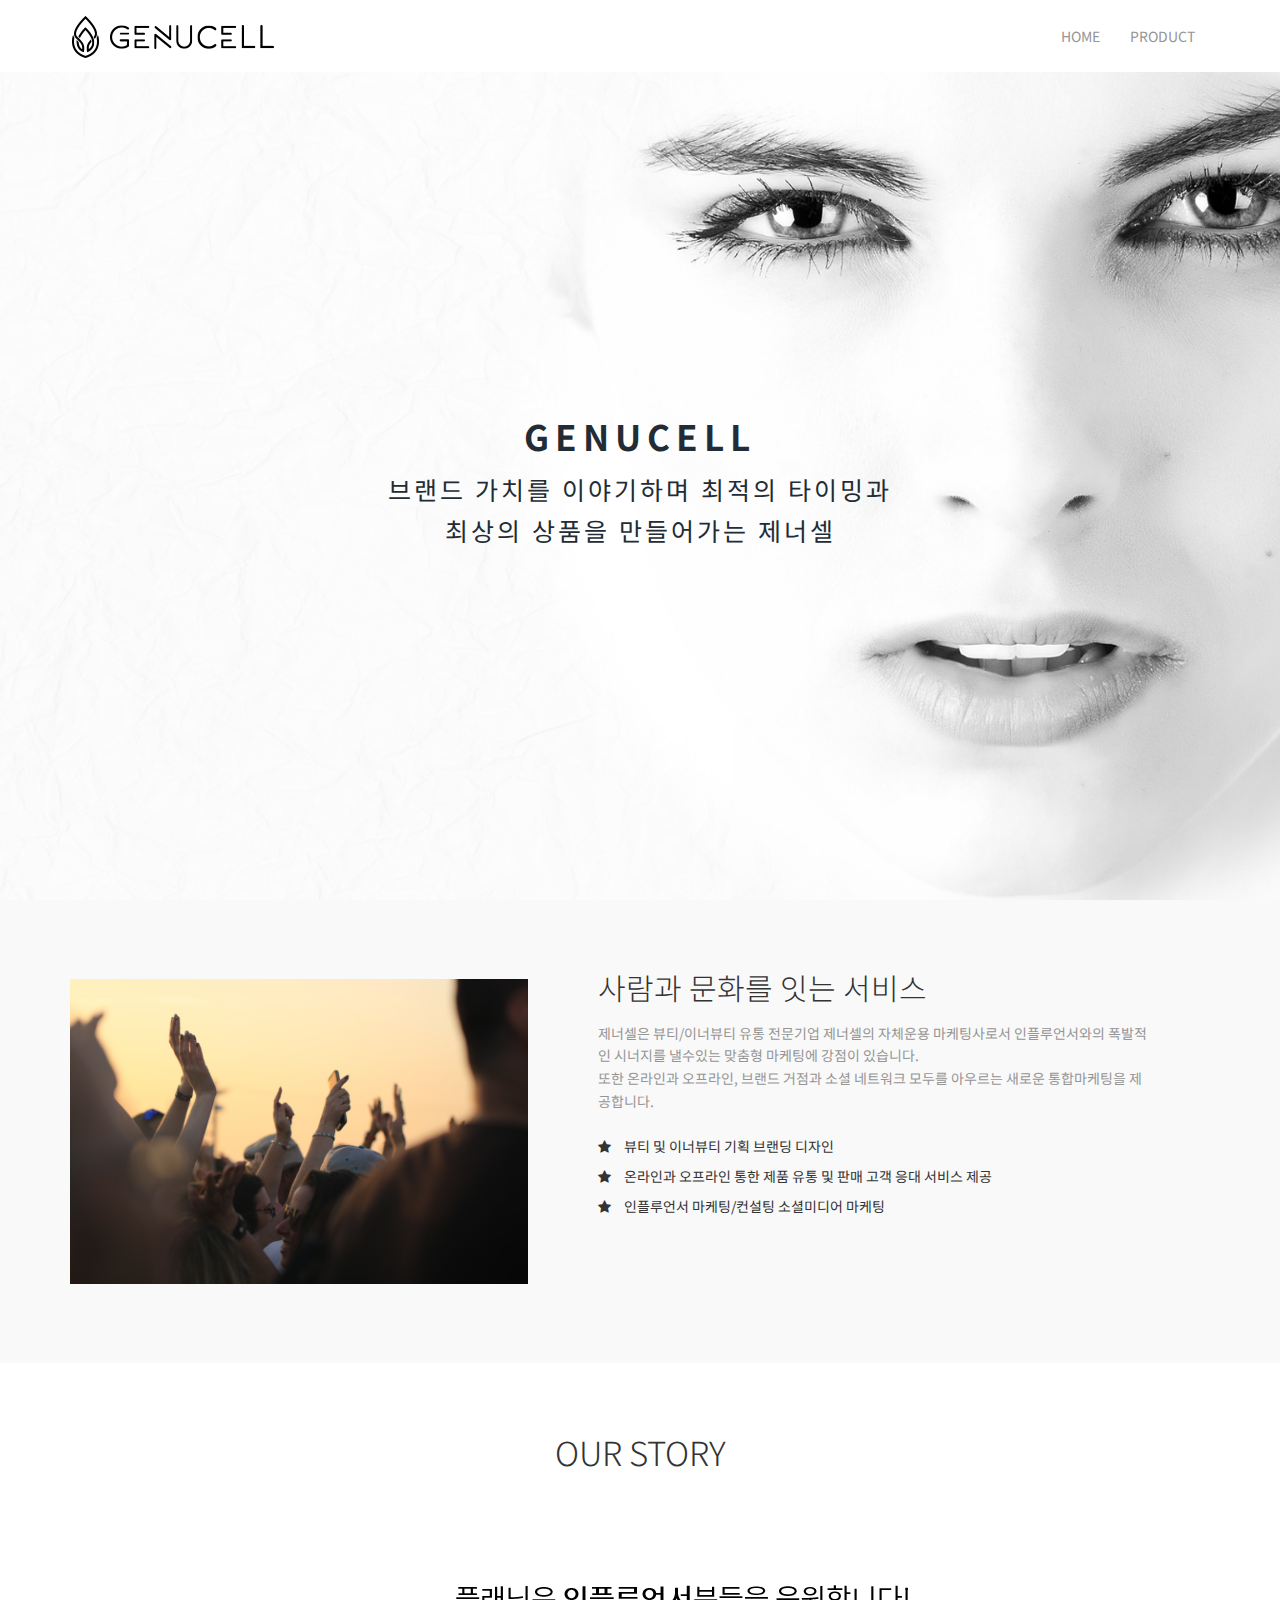
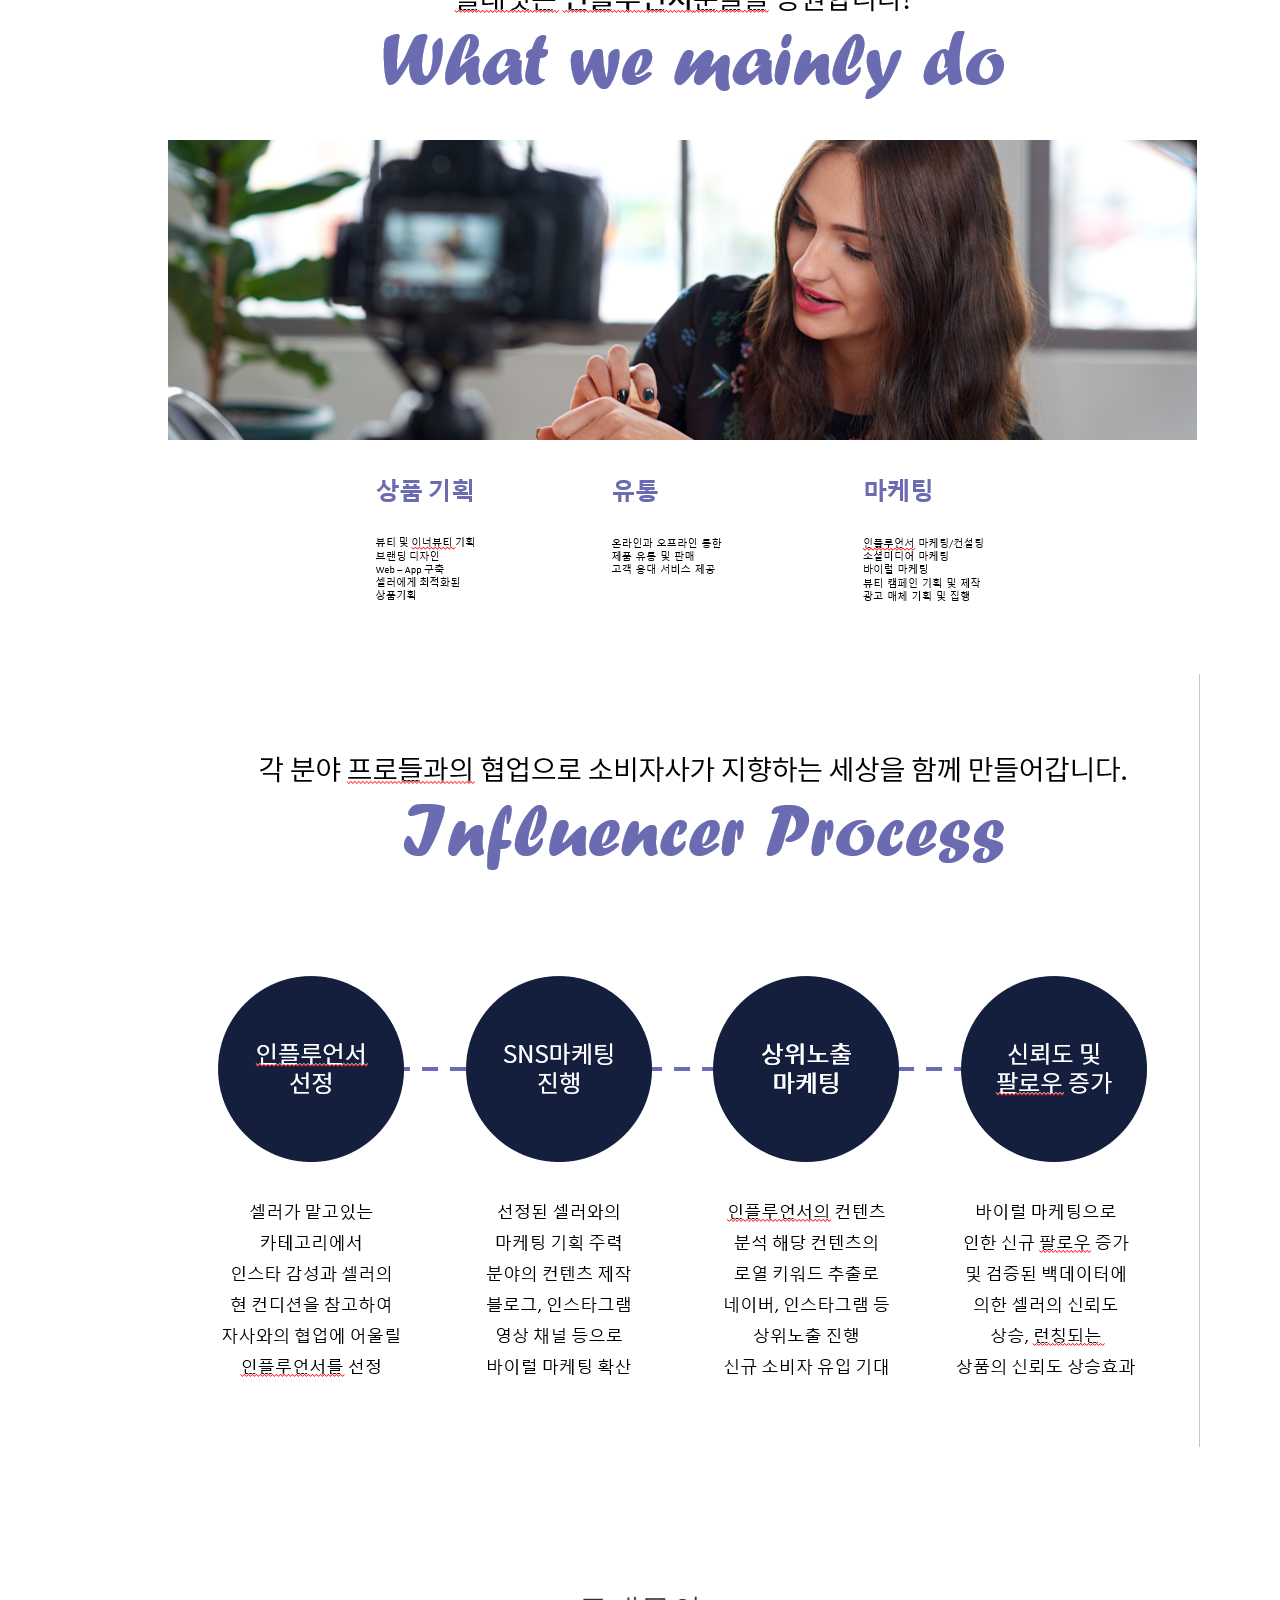
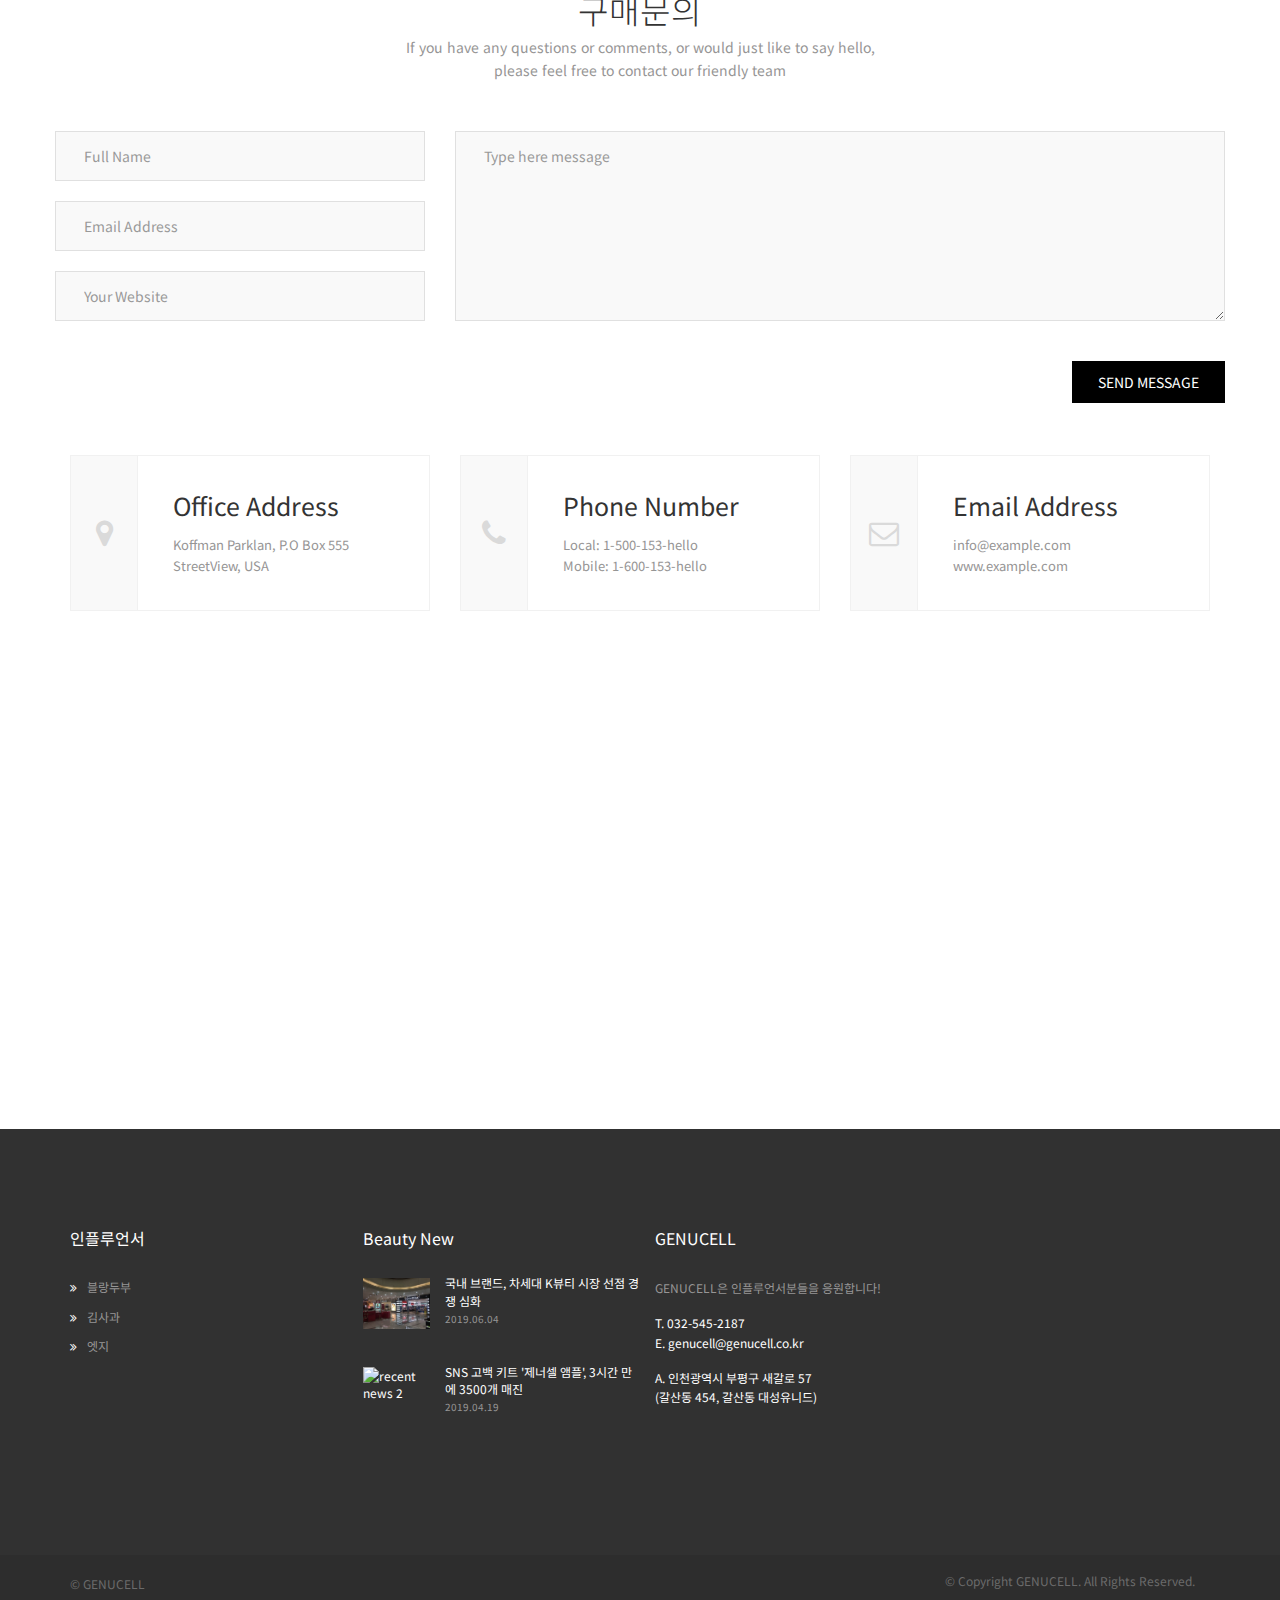
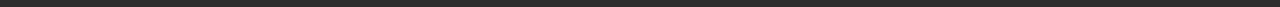
==== commit 0b7af62b: "두번째 커밋" ====
--- a/index.html
+++ b/index.html
@@ -1,533 +1,545 @@
-
 <!DOCTYPE html>
-<!-- * PANORAMA - Fullscreen Photography HTML Template
-*
-* This is a premium product available exclusively at this address http://themeforest.net/user/madeon08/portfolio
-*
-* The demo files are minified/crypted for copyright reasons, you will find them, expanded, commented and coded accurately in your download pack.
-*
-* Thanks for your support!
-*
-* -->
-<html lang="ko" class="no-js">
-<head>
-	<meta charset="utf-8">
-	<title>PANORAMA - Fullscreen Photography HTML Template</title>
-	<meta name="description" content="The description should optimally be between 150-160 characters.">
-	<meta name="viewport" content="width=device-width,initial-scale=1">
-	<meta name="author" content="Madeon08">
-	<link rel="stylesheet" href="css/style.css">
-	<script src="js/modernizr.custom.js"></script>
-</head>
-<body>
-	<button class="open-close-menu" id="small-screen-menu">
-		<i class="icon ion-navicon-round"></i>
-	</button>
-	<ul id="menu">
-		<li data-menuanchor="Home" class="active main-nav">
-			<a href="#Home"><i class="fa fa-home"></i></a>
-		</li>
-		<li data-menuanchor="Shot1" class="main-nav">
-			<a href="#Shot1">1 <span>Prelude</span></a>
-		</li>
-		<li data-menuanchor="Shot2" class="main-nav">
-			<a href="#Shot2">2 <span>Life Beyond Earth</span></a>
-		</li>
-		<li data-menuanchor="Shot3" class="main-nav">
-			<a href="#Shot3">3 <span>The world is yours</span></a>
-		</li>
-		<li data-menuanchor="Movie" class="main-nav">
-			<a href="#Movie"><i class="fa fa-video-camera"></i><span>Fantasy or Reality</span></a>
-		</li>
-		<!-- <li data-menuanchor="Shot5" class="main-nav">
-			<a href="#Shot5">5 <span>Numbers</span></a>
-		</li>
-		<li data-menuanchor="Shot6" class="main-nav">
-			<a href="#Shot6">6 <span>The Art of Creation</span></a>
-		</li>
-		<li data-menuanchor="Shot7" class="main-nav">
-			<a href="#Shot7">7 <span>Raiders of the Sun</span></a>
-		</li>
-		<li data-menuanchor="Shot8" class="main-nav">
-			<a href="#Shot8">8 <span>Luminosity</span></a>
-		</li>
-		<li data-menuanchor="Map" class="main-nav">
-			<a href="#Map"><i class="fa fa-globe"></i><span>Photo tours</span></a>
-		</li> -->
-		<li id="menu-link">
-			<ul>
-				<li>
-					<a class="open-info" data-target="about-anchor">About</a>
-				</li>
-				<li>
-					<a class="open-info" data-target="clients-anchor">Clients</a>
-				</li>
-				<li>
-					<a class="open-info" data-target="contact-anchor">Contact</a>
-				</li>
-				<!-- <li class="social-menu">
-					<a href="#"><i class="fa fa-facebook"></i> <span>Facebook</span></a>
-				</li>
-				<li class="social-menu">
-					<a href="#"><i class="fa fa-twitter"></i> <span>Twitter</span></a>
-				</li>
-				<li class="social-menu">
-					<a href="#"><i class="fa fa-flickr"></i> <span>Flickr</span></a>
-				</li> -->
-				<li class="social-menu">
-					<a href="#"><i class="fa fa-instagram"></i> <span>Instagram</span></a>
-				</li>
-			</ul>
-		</li>
-	</ul>
-	<div id="loading">
-		<div class="overload-left"></div>
-		<div class="overload-right"></div>
-		<div id="preloader">
-			<span></span>
-			<span></span>
-		</div>
-	</div>
-	<div id="pagepiling">
-		<div class="section" id="section1">
-			<div class="global-overlay"></div>
-			<div class="intro">
-				<h1>Johnny Dopp.</h1>
-				<p class="subtitle">Freelance photographer from New York</p>
-				<a class="color-btn" href="#Shot1">See my work</a>
-			</div>
-			<a class="scroll-indicator" href="#Shot1"><span></span>Scroll</a>
-		</div>
-		<div class="section" id="section2">
-			<div class="global-overlay"></div>
-			<div class="img-info">
-				<h5>Some details...</h5>
-				<h2>Prelude - Introduction</h2>
-				<p class="credit">
-					<i class="fa fa-camera" aria-hidden="true"></i> Photo by <a href="http://themehelite.com">Johnny Dopp Photography</a><br>
-					<i class="fa fa-location-arrow" aria-hidden="true"></i> Kingdom of Norway 59°56′N 10°41′E
-				</p>
-				<a data-dialog="somedialog_1" class="action-btn trigger before-click">More Informations</a>
-				<a class="action-btn before-click" href="https://link-to-your-picture.jpg" download="https://link-to-your-picture.jpg"><i class="fa fa-download" aria-hidden="true"></i></a>
-				<a class="action-btn before-click"><i class="fa fa-shopping-cart" aria-hidden="true"></i></a>
-			</div>
-			<div id="somedialog_1" class="dialog">
-				<div class="dialog__overlay"></div>
-				<div class="dialog__content">
-					<div class="dialog-inner">
-						<div class="container">
-							<div class="row">
-								<div class="col-lg-6 col-sm-6 col-xs-12">
-									<h4>Panoramic Mountain</h4>
-									<p>Lorem ipsum Enim pariatur exercitation anim velit ut aliquip do irure id culpa reprehenderit nisi eiusmod Excepteur incididunt dolore ad adipisicing consequat irure fugiat labore occaecat ad elit qui ullamco magna aute ea dolore ea laborum nisi laboris dolor pariatur incididunt velit pariatur quis aute minim dolor reprehenderit in pariatur amet sit et est aute sunt id consequat amet nostrud non exercitation laboris Excepteur ex anim sint adipisicing enim id anim dolore do sint.</p>
-								</div>
-								<div class="col-lg-5 col-lg-offset-1 col-sm-6 col-sm-offset-0 col-xs-12 col-xs-offset-0 details">
-									<h5><i class="fa fa-camera" aria-hidden="true"></i> About</h5>
-									<p>Shot on August 20, 2016 by <a href="#" target="_blank">Johnny Dopp</a>, freelance photographer for 10 years. Awarded as best nature photographer in 2015. Lorem ipsum Nulla aliqua aute ut aliquip qui aliqua occaecat irure labore ullamco sed id anim Duis exercitation dolor enim eu anim.</p>
-									<h5><i class="fa fa-expand" aria-hidden="true"></i> Details</h5>
-									<p>3442 x 2592 pixels / 10.9 MB / Aspect Ratio: 1721:1296<br>
-									Lorem ipsum Dolor tempor enim dolor quis amet.</p>
-								</div>
-							</div>
-						</div>
-					</div>
-					<button class="close-content" data-dialog-close><i class="icon ion-android-close"></i></button>
-				</div>
-			</div>
-		</div>
-		<div class="section" id="section3">
-			<div id="carousel-1" class="carousel slide" data-ride="carousel" data-interval="false">
-				<div class="carousel-inner">
-					<div class="global-overlay"></div>
-					<div class="item active"></div>
-					<div class="item"></div>
-					<div class="item"></div>
-				</div>
-			</div>
-			<div class="img-info">
-				<h5>Some details...</h5>
-				<h2>Life Beyond Earth</h2>
-				<p class="credit">
-					<i class="fa fa-camera" aria-hidden="true"></i> Photo by <a href="http://themehelite.com">Johnny Dopp Photography</a><br>
-					<i class="fa fa-location-arrow" aria-hidden="true"></i> U.S. state of Arizona 109°  03′ W to 114°  49′ W
-				</p>
-				<a href="#Map" class="action-btn before-click">See my Photo TOURS</a>
-				<a class="action-btn before-click" id="carousel-1-left" href="#carousel-1" data-slide="prev"><i class="fa fa-arrow-left" aria-hidden="true"></i></a>
-				<a class="action-btn before-click" id="carousel-1-right" href="#carousel-1" data-slide="next"><i class="fa fa-arrow-right" aria-hidden="true"></i></a>
-			</div>
-		</div>
-		<div class="section" id="section4">
-			<div class="global-overlay"></div>
-			<div class="img-info">
-				<h5>Some details...</h5>
-				<h2>The world is yours</h2>
-				<p class="credit">
-					<i class="fa fa-camera" aria-hidden="true"></i> Photo by <a href="http://themehelite.com">Johnny Dopp Photography</a><br>
-					<i class="fa fa-location-arrow" aria-hidden="true"></i> Russian Federation 55°45′6″N 37°37′4″E
-				</p>
-				<a data-dialog="somedialog_2" class="action-btn trigger before-click">More Informations</a>
-				<a class="action-btn before-click" href="https://link-to-your-picture.jpg" download="https://link-to-your-picture.jpg"><i class="fa fa-download" aria-hidden="true"></i></a>
-				<a class="action-btn before-click" href="http://www.facebook.com/sharer/sharer.php?u=http://themehelite.com/"><i class="fa fa-share" aria-hidden="true"></i> Share on Facebook</a>
-			</div>
-			<div id="somedialog_2" class="dialog">
-				<div class="dialog__overlay"></div>
-				<div class="dialog__content">
-					<div class="dialog-inner">
-						<div class="container">
-							<div class="row">
-								<div class="col-lg-6 col-sm-6 col-xs-12">
-									<h4>Panoramic Mountain</h4>
-									<p>Lorem ipsum Enim pariatur exercitation anim velit ut aliquip do irure id culpa reprehenderit nisi eiusmod Excepteur incididunt dolore ad adipisicing consequat irure fugiat labore occaecat ad elit qui ullamco magna aute ea dolore ea laborum nisi laboris dolor pariatur incididunt velit pariatur quis aute minim dolor reprehenderit in pariatur amet sit et est aute sunt id consequat amet nostrud non exercitation laboris Excepteur ex anim sint adipisicing enim id anim dolore do sint.</p>
-								</div>
-								<div class="col-lg-5 col-lg-offset-1 col-sm-6 col-sm-offset-0 col-xs-12 col-xs-offset-0 details">
-									<h5><i class="fa fa-camera" aria-hidden="true"></i> About</h5>
-									<p>Shot on August 20, 2016 by <a href="#" target="_blank">Johnny Dopp</a>, freelance photographer for 10 years. Awarded as best nature photographer in 2015. Lorem ipsum Nulla aliqua aute ut aliquip qui aliqua occaecat irure labore ullamco sed id anim Duis exercitation dolor enim eu anim.</p>
-									<h5><i class="fa fa-expand" aria-hidden="true"></i> Details</h5>
-									<p>3442 x 2592 pixels / 10.9 MB / Aspect Ratio: 1721:1296<br>
-									Lorem ipsum Dolor tempor enim dolor quis amet.</p>
-								</div>
-							</div>
-						</div>
-					</div>
-					<button class="close-content" data-dialog-close><i class="icon ion-android-close"></i></button>
-				</div>
-			</div>
-		</div>
-		<div class="section" id="section5">
-			<div class="global-overlay"></div>
-			<a id="bgndVideo" class="player" data-property="{videoURL:'http://youtu.be/RdGVz104b3E',containment:'#section5',autoPlay:false, mute:false, startAt:0, stopAt:0, opacity:1}"></a>
-			<div class="img-info">
-				<h5>Some details...</h5>
-				<h2>Fantasy or Reality</h2>
-				<p class="credit">
-					<i class="fa fa-video-camera" aria-hidden="true"></i> Video by <a href="http://themehelite.com">Johnny Dopp Film</a><br>
-					<i class="fa fa-location-arrow" aria-hidden="true"></i> Most populous city of France, Paris
-				</p>
-				<a class="action-btn before-click player-nav" id="play-ytb" onclick='$("#bgndVideo").playYTP()'><i class="fa fa-play" aria-hidden="true"></i></a>
-				<a class="action-btn before-click player-nav" id="pause-ytb" onclick='$("#bgndVideo").pauseYTP()'><i class="fa fa-pause" aria-hidden="true"></i></a>
-				<a class="action-btn before-click player-nav" id="replay-ytb"><i class="fa fa-refresh" aria-hidden="true"></i></a>
-				<a class="action-btn before-click player-nav" onclick='$("#bgndVideo").YTPFullscreen()'><i class="fa fa-expand" aria-hidden="true"></i></a>
-				<a href="http://youtu.be/RdGVz104b3E" target="_blank" class="action-btn before-click">Watch on YouTube</a>
-			</div>
-		</div>
-<!-- 		<div class="section" id="section6">
-	<div class="global-overlay"></div>
-	<div class="img-info">
-		<h5>Some details...</h5>
-		<h2>Numbers</h2>
-		<p class="credit">
-			<i class="fa fa-camera" aria-hidden="true"></i> Photo by <a href="http://themehelite.com">Johnny Dopp Photography</a><br>
-			<i class="fa fa-location-arrow" aria-hidden="true"></i> German state of Bavaria 48°08′N 11°34′E
-		</p>
-		<a data-dialog="somedialog_3" class="action-btn trigger before-click">More Informations</a>
-		<a class="action-btn before-click" href="https://link-to-your-picture.jpg" download="https://link-to-your-picture.jpg"><i class="fa fa-download" aria-hidden="true"></i></a>
-		<a class="action-btn before-click"><i class="fa fa-shopping-cart" aria-hidden="true"></i></a>
-	</div>
-	<div id="somedialog_3" class="dialog">
-		<div class="dialog__overlay"></div>
-		<div class="dialog__content">
-			<div class="dialog-inner">
-				<div class="container">
-					<div class="row">
-						<div class="col-lg-6 col-sm-6 col-xs-12">
-							<h4>Panoramic Mountain</h4>
-							<p>Lorem ipsum Enim pariatur exercitation anim velit ut aliquip do irure id culpa reprehenderit nisi eiusmod Excepteur incididunt dolore ad adipisicing consequat irure fugiat labore occaecat ad elit qui ullamco magna aute ea dolore ea laborum nisi laboris dolor pariatur incididunt velit pariatur quis aute minim dolor reprehenderit in pariatur amet sit et est aute sunt id consequat amet nostrud non exercitation laboris Excepteur ex anim sint adipisicing enim id anim dolore do sint.</p>
-						</div>
-						<div class="col-lg-5 col-lg-offset-1 col-sm-6 col-sm-offset-0 col-xs-12 col-xs-offset-0 details">
-							<h5><i class="fa fa-camera" aria-hidden="true"></i> About</h5>
-							<p>Shot on August 20, 2016 by <a href="#" target="_blank">Johnny Dopp</a>, freelance photographer for 10 years. Awarded as best nature photographer in 2015. Lorem ipsum Nulla aliqua aute ut aliquip qui aliqua occaecat irure labore ullamco sed id anim Duis exercitation dolor enim eu anim.</p>
-							<h5><i class="fa fa-expand" aria-hidden="true"></i> Details</h5>
-							<p>3442 x 2592 pixels / 10.9 MB / Aspect Ratio: 1721:1296<br>
-							Lorem ipsum Dolor tempor enim dolor quis amet.</p>
-						</div>
-					</div>
-				</div>
-			</div>
-			<button class="close-content" data-dialog-close><i class="icon ion-android-close"></i></button>
-		</div>
-	</div>
-</div>
-<div class="section" id="section7">
-	<div class="global-overlay"></div>
-	<div class="row" id="vertical-parent-gallery">
-		<div class="col-xs-12 col-sm-3 col-lg-3 vertical-gallery">
-			<a href="img/vertical-gallery-1.jpg" class="swipebox" data-rel="gallery1" data-title="Le Louvre"></a>
-			<div class="vertical-photo"></div>
-			<div class="text-gallery">
-				<h4>Photo 1</h4>
-			</div>
-		</div>
-		<div class="col-xs-12 col-sm-3 col-lg-3 vertical-gallery">
-			<a href="img/vertical-gallery-2.jpg" class="swipebox" data-rel="gallery1" data-title="Deep forest">
-			</a>
-			<div class="vertical-photo"></div>
-			<div class="text-gallery">
-				<h4>Photo 2</h4>
-			</div>
-		</div>
-		<div class="col-xs-12 col-sm-3 col-lg-3 vertical-gallery">
-			<a href="img/vertical-gallery-3.jpg" class="swipebox" data-rel="gallery1" data-title="Crazy view">
-			</a>
-			<div class="vertical-photo"></div>
-			<div class="text-gallery">
-				<h4>Photo 3</h4>
-			</div>
-		</div>
-		<div class="col-xs-12 col-sm-3 col-lg-3 vertical-gallery">
-			<a href="img/vertical-gallery-4.jpg" class="swipebox" data-rel="gallery1" data-title="Giant city">
-			</a>
-			<div class="vertical-photo"></div>
-			<div class="text-gallery">
-				<h4>Photo 4</h4>
-			</div>
-		</div>
-	</div>
-</div>
-<div class="section" id="section8">
-	<div class="global-overlay"></div>
-	<div class="img-info">
-		<h5>Some details...</h5>
-		<h2>Raiders of the Sun</h2>
-		<p class="credit">
-			<i class="fa fa-camera" aria-hidden="true"></i> Photo by <a href="http://themehelite.com">Johnny Dopp Photography</a><br>
-			<i class="fa fa-location-arrow" aria-hidden="true"></i> Western Empire, St. Peter's Horses
-		</p>
-		<a data-dialog="somedialog_4" class="action-btn trigger before-click">More Informations</a>
-		<a class="action-btn before-click" href="https://link-to-your-picture.jpg" download="https://link-to-your-picture.jpg"><i class="fa fa-download" aria-hidden="true"></i></a>
-		<a class="action-btn before-click"><i class="fa fa-shopping-cart" aria-hidden="true"></i></a>
-	</div>
-	<div id="somedialog_4" class="dialog">
-		<div class="dialog__overlay"></div>
-		<div class="dialog__content">
-			<div class="dialog-inner">
-				<div class="container">
-					<div class="row">
-						<div class="col-lg-6 col-sm-6 col-xs-12">
-							<h4>Panoramic Mountain</h4>
-							<p>Lorem ipsum Enim pariatur exercitation anim velit ut aliquip do irure id culpa reprehenderit nisi eiusmod Excepteur incididunt dolore ad adipisicing consequat irure fugiat labore occaecat ad elit qui ullamco magna aute ea dolore ea laborum nisi laboris dolor pariatur incididunt velit pariatur quis aute minim dolor reprehenderit in pariatur amet sit et est aute sunt id consequat amet nostrud non exercitation laboris Excepteur ex anim sint adipisicing enim id anim dolore do sint.</p>
-						</div>
-						<div class="col-lg-5 col-lg-offset-1 col-sm-6 col-sm-offset-0 col-xs-12 col-xs-offset-0 details">
-							<h5><i class="fa fa-camera" aria-hidden="true"></i> About</h5>
-							<p>Shot on August 20, 2016 by <a href="#" target="_blank">Johnny Dopp</a>, freelance photographer for 10 years. Awarded as best nature photographer in 2015. Lorem ipsum Nulla aliqua aute ut aliquip qui aliqua occaecat irure labore ullamco sed id anim Duis exercitation dolor enim eu anim.</p>
-							<h5><i class="fa fa-expand" aria-hidden="true"></i> Details</h5>
-							<p>3442 x 2592 pixels / 10.9 MB / Aspect Ratio: 1721:1296<br>
-							Lorem ipsum Dolor tempor enim dolor quis amet.</p>
-						</div>
-					</div>
-				</div>
-			</div>
-			<button class="close-content" data-dialog-close><i class="icon ion-android-close"></i></button>
-		</div>
-	</div>
-</div> -->
-		<!-- <div class="section" id="section9">
-			<div class="global-overlay"></div>
-			<div class="img-info">
-				<h5>Some details...</h5>
-				<h2>Luminosity</h2>
-				<p class="credit">
-					<i class="fa fa-camera" aria-hidden="true"></i> Photo by <a href="http://themehelite.com">Johnny Dopp Photography</a><br>
-					<i class="fa fa-location-arrow" aria-hidden="true"></i> Tokyo Metropolis, 東京都
-				</p>
-				<a data-dialog="somedialog_5" class="action-btn trigger before-click">More Informations</a>
-				<a class="action-btn before-click" href="https://link-to-your-picture.jpg" download="https://link-to-your-picture.jpg"><i class="fa fa-download" aria-hidden="true"></i></a>
-				<a class="action-btn before-click"><i class="fa fa-shopping-cart" aria-hidden="true"></i></a>
-			</div>
-			<div id="somedialog_5" class="dialog">
-				<div class="dialog__overlay"></div>
-				<div class="dialog__content">
-					<div class="dialog-inner col-lg-6 col-sm-8 col-xs-12">
-						<h4>Panoramic Mountain</h4>
-						<p>Lorem ipsum Enim pariatur exercitation anim velit ut aliquip do irure id culpa reprehenderit nisi eiusmod Excepteur incididunt dolore ad adipisicing consequat irure fugiat labore occaecat ad elit qui ullamco magna aute ea dolore ea laborum nisi laboris dolor pariatur incididunt velit pariatur quis aute minim dolor reprehenderit in pariatur amet sit et est aute sunt id consequat amet nostrud non exercitation laboris Excepteur ex anim sint adipisicing enim id anim dolore do sint et veniam voluptate cupidatat aliqua nisi minim ex ut consequat velit Ut sint qui deserunt occaecat veniam enim reprehenderit laborum velit dolore ea est ullamco cupidatat do ut voluptate in nulla enim dolor adipisicing.</p>
-					</div>
-					<button class="close-content" data-dialog-close><i class="icon ion-android-close"></i></button>
-				</div>
-			</div>
-		</div> -->
-		<!-- <div class="section" id="section10">
-			<div class="img-info">
-				<h5>See you on the</h5>
-				<h2>PHOTO TOURS</h2>
-				<p class="credit">Johnny leads photo tours to select worldwide locations.<br>For information, prices, and availability, please use the contact form.</p>
-				<a class="action-btn before-click open-info" data-target="contact-anchor">Contact me</a>
-			</div>
-			<div class="map-wrapper">
-				<div id="map"></div>
-			</div>
-		</div> -->
-	</div>
-	<div id="info">
-		<h2 id="about-anchor">Know more about me...<br><small>A glimpse of crazyness</small></h2>
-		<div id="carousel-2" class="carousel slide carousel-fade" data-ride="carousel">
-			<div class="carousel-inner">
-				<div class="item active">
-					<img src="http://cdn.themehelite.com/themeforest/panorama/img/about-1.jpg" alt="" class="img-responsive">
-				</div>
-				<div class="item">
-					<img src="http://cdn.themehelite.com/themeforest/panorama/img/about-2.jpg" alt="" class="img-responsive">
-				</div>
-				<div class="item">
-					<img src="http://cdn.themehelite.com/themeforest/panorama/img/about-3.jpg" alt="" class="img-responsive">
-				</div>
-			</div>
-			<a class="left carousel-control" href="#carousel-2" data-slide="prev">
-				<i class="fa fa-long-arrow-left" aria-hidden="true"></i>
-			</a>
-			<a class="right carousel-control" href="#carousel-2" data-slide="next">
-				<i class="fa fa-long-arrow-right" aria-hidden="true"></i>
-			</a>
-		</div>
-		<div class="row">
-			<div class="col-xs-12 col-sm-12 col-lg-6">
-				<p>Lorem ipsum Eu adipisicing magna cillum proident qui aliqua elit sit occaecat amet sunt sit ullamco enim aliquip incididunt eu quis Excepteur in qui cupidatat non cupidatat qui ad ea officia deserunt sunt anim do in consectetur et anim do aliqua occaecat.</p>
-			</div>
-			<div class="col-xs-12 col-sm-12 col-lg-6">
-				<p>Lorem ipsum Eu adipisicing magna cillum proident qui aliqua elit sit occaecat amet sunt sit ullamco enim aliquip incididunt eu quis Excepteur in qui cupidatat non cupidatat qui ad ea officia deserunt sunt anim do in consectetur et anim do aliqua occaecat.</p>
-			</div>
-		</div>
-		<span class="separator"></span>
-		<h2 id="clients-anchor">My valued customers...<small>Trusted by 700+ of the World's Leading Brands</small></h2>
-		<p>Lorem ipsum Eu adipisicing magna cillum proident qui aliqua elit sit occaecat amet sunt sit ullamco enim aliquip incididunt eu quis Excepteur in qui cupidatat non cupidatat qui ad ea officia deserunt sunt anim do in consectetur et anim do aliqua occaecat adipisicing mollit elit ut quis irure consequat dolore eiusmod amet dolore incididunt Duis non ullamco id dolore commodo officia anim minim velit...</p>
-		<div id="carouselClients" class="carousel slide" data-ride="carousel">
-			<div class="carousel-inner">
-				<div class="item active">
-					<div class="row">
-						<div class="col-lg-3 col-sm-3 col-xs-6">
-							<a href="#x"><img src="http://cdn.themehelite.com/themeforest/panorama/img/client-1.png" alt="Image" class="img-responsive"></a>
-						</div>
-						<div class="col-lg-3 col-sm-3 col-xs-6">
-							<a href="#x"><img src="http://cdn.themehelite.com/themeforest/panorama/img/client-2.png" alt="Image" class="img-responsive"></a>
-						</div>
-						<div class="col-lg-3 col-sm-3 col-xs-6">
-							<a href="#x"><img src="http://cdn.themehelite.com/themeforest/panorama/img/client-3.png" alt="Image" class="img-responsive"></a>
-						</div>
-						<div class="col-lg-3 col-sm-3 col-xs-6">
-							<a href="#x"><img src="http://cdn.themehelite.com/themeforest/panorama/img/client-4.png" alt="Image" class="img-responsive"></a>
-						</div>
-					</div>
-				</div>
-				<div class="item">
-					<div class="row">
-						<div class="col-lg-3 col-sm-3 col-xs-6">
-							<a href="#x"><img src="http://cdn.themehelite.com/themeforest/panorama/img/client-1.png" alt="Image" class="img-responsive"></a>
-						</div>
-						<div class="col-lg-3 col-sm-3 col-xs-6">
-							<a href="#x"><img src="http://cdn.themehelite.com/themeforest/panorama/img/client-2.png" alt="Image" class="img-responsive"></a>
-						</div>
-						<div class="col-lg-3 col-sm-3 col-xs-6">
-							<a href="#x"><img src="http://cdn.themehelite.com/themeforest/panorama/img/client-3.png" alt="Image" class="img-responsive"></a>
-						</div>
-						<div class="col-lg-3 col-sm-3 col-xs-6">
-							<a href="#x"><img src="http://cdn.themehelite.com/themeforest/panorama/img/client-4.png" alt="Image" class="img-responsive"></a>
-						</div>
-					</div>
-				</div>
-			</div>
-		</div>
-		<span class="separator"></span>
-		<h2 id="contact-anchor">Get in touch with me<br><small>Booking / Meeting / Freelancing</small></h2>
-		<div class="info-contact row">
-			<div class="col-xs-12 col-sm-4 col-lg-4 item-contact">
-				<div class="contact-item">
-					<i class="fa fa-phone"></i>
-					<p>Guest: <a href="tel:(888)837-23X421">(888) 837-23X421</a><br>
-						Pro: <a href="tel:(808)847-746X35">(808) 847-746X35</a>
-					</p>
-				</div>
-			</div>
-			<div class="col-xs-12 col-sm-4 col-lg-4 item-contact">
-				<div class="contact-item">
-					<i class="fa fa-location-arrow"></i>
-					<p>1020 Santa Monica Blvd,<br>
-						Santa Monica, CA
-					</p>
-				</div>
-			</div>
-			<div class="col-xs-12 col-sm-4 col-lg-4 item-contact">
-				<div class="contact-item">
-					<i class="fa fa-keyboard-o"></i>
-					<p>
-						<a href="mailto:your-email@good.com">howdy@example.com</a><br>
-						<a href="mailto:your-email-pro@good.com">h.pro@example.com</a>
-					</p>
-				</div>
-			</div>
-		</div>
-		<div class="row">
-			<div class="col-xs-12 col-sm-12 col-lg-12">
-				<form id="contact-form" name="contact-form" method="POST" data-name="Contact Form">
-					<div class="row">
-						<div class="col-xs-12 col-sm-12 col-lg-12 display-none">
-							<div class="form-group">
-								<input id="checking" class="form form-control" placeholder="Leave this field empty" onfocus='this.placeholder=""' onblur='this.placeholder="Leave this field empty"' name="checking" data-name="Checking">
-							</div>
-						</div>
-						<div class="col-xs-12 col-sm-6 col-lg-6">
-							<div class="form-group">
-								<i class="fa fa-user icon-fields"></i>
-								<input id="name" class="form form-control" placeholder="Name*" onfocus='this.placeholder=""' onblur='this.placeholder="Name*"' name="name" data-name="Name" required>
-							</div>
-						</div>
-						<div class="col-xs-12 col-sm-6 col-lg-6">
-							<div class="form-group">
-								<i class="fa fa-envelope icon-fields"></i>
-								<input type="email" id="email" class="form form-control" placeholder="Email Address*" onfocus='this.placeholder=""' onblur='this.placeholder="Email Address*"' name="email-address" data-name="Email Address" required>
-							</div>
-						</div>
-						<div class="col-xs-12 col-sm-6 col-lg-6">
-							<div class="form-group">
-								<i class="fa fa-industry icon-fields"></i>
-								<input id="company" class="form form-control" placeholder="Company name" onfocus='this.placeholder=""' onblur='this.placeholder="Company name"' name="company" data-name="Company" required>
-							</div>
-						</div>
-						<div class="col-xs-12 col-sm-6 col-lg-6">
-							<div class="form-group">
-								<i class="fa fa-phone icon-fields"></i>
-								<input type="tel" id="phone" class="form form-control" placeholder="Phone number" onfocus='this.placeholder=""' onblur='this.placeholder="Phone number"' name="phone" data-name="Phone" required>
-							</div>
-						</div>
-						<div class="col-xs-12 col-sm-12 col-lg-12">
-							<div class="form-group">
-								<i class="fa fa-pencil icon-fields"></i>
-								<textarea id="text-area" class="form textarea form-control" placeholder="Your message here*... 20 characters Min." onfocus='this.placeholder=""' onblur='this.placeholder="Your message here*... 20 characters Min."' name="message" data-name="Text Area" required></textarea>
-							</div>
-							<span class="sub-text">* Required fields</span>
-						</div>
-						<div class="col-xs-12 col-sm-12 col-lg-12">
-							<input type="checkbox" id="ios" name="newsletter" value="Yes" checked>
-							<label for="ios" class="ios button"></label>
-							<label class="check-news">I want to receive your Weekly Newsletter.</label>
-						</div>
-					</div>
-					<button type="submit" id="valid-form" class="btn btn-color">Send my Message</button>
-				</form>
-				<div id="block-answer">
-					<div id="answer"></div>
-				</div>
-			</div>
-		</div>
-		<button class="close-content"><i class="icon ion-close-round"></i></button>
-	</div>
-	<div class="copyright">
-		<p>Copyright © 2019 <a href="index.html"> GENUCELL </a>또 다른 나를 만나는 스테이지</p>
-	</div>
-	<span class="holdscroll"></span>
-	<script src="js/jquery.min.js"></script>
-	<script src="js/jquery.easings.min.js"></script>
-	<script src="js/bootstrap.min.js"></script>
-	<script src="js/jquery.pagepiling.js"></script>
-	<script src="js/classie.js"></script>
-	<script src="js/dialogFx.js"></script>
-	<script src="js/jquery.swipebox.js"></script>
-	<script src="js/jquery.mCustomScrollbar.js"></script>
-	<script src="js/jquery.mb.YTPlayer.js" async></script>
-	<script src="js/contact-me.js"></script>
-	<script src="http://maps.google.com/maps/api/js"></script>
-	<script src="js/map.js" async></script>
-	<script src="js/main.js"></script>
-	<!--[if lt IE 10]><script type="text/javascript" src="js/placeholder.js"></script><![endif]-->
-	<script>
-		(function(d,e,j,h,f,c,b){d.GoogleAnalyticsObject=f;d[f]=d[f]||function(){(d[f].q=d[f].q||[]).push(arguments)},d[f].l=1*new Date();c=e.createElement(j),b=e.getElementsByTagName(j)[0];c.async=1;c.src=h;b.parentNode.insertBefore(c,b)})(window,document,"script","//www.google-analytics.com/analytics.js","ga");ga("create","UA-60503361-1","auto");ga("send","pageview");
-	</script>
-</body>
-</html>
+<!--[if lt IE 7]>      <html class="no-js lt-ie9 lt-ie8 lt-ie7"> <![endif]-->
+<!--[if IE 7]>         <html class="no-js lt-ie9 lt-ie8"> <![endif]-->
+<!--[if IE 8]>         <html class="no-js lt-ie9"> <![endif]-->
+<!--[if gt IE 8]><!--> 
+
+<html class="no-js"> <!--<![endif]-->
+    <head>
+
+        <title>제너셀 | 또 다른 나를 만나는 스테이지</title>
+
+        <!-- meta -->
+        <meta charset="utf-8">
+        <meta name="viewport" content="width=device-width, initial-scale=1">
+        <meta http-equiv="X-UA-Compatible" content="IE=edge">
+
+        <!-- 네이버 서치 도구 -->
+        <meta name="naver-site-verification" content="dc99ea60cc71a3cbc013e02dc288df8f037fad1c"/>
+        <!-- 구글 서치 도구 -->
+        <meta name="google-site-verification" content="nUPrmBwnEWVOP4biFcki8p44jaE4TyRFks3sguUp49A" />
+
+        <meta http-equiv="Content-Script-Type" content="text/javascript" /> 
+        <meta http-equiv="Content-Style-Type" content="text/css" />
+
+        <meta name="Description" content="브랜드 가치를 이야기하며 최적의 타이밍과 최상의 상품을 만들어가는 제너셀 | 고백키트 | 마스크팩 | 어릴 때의 나를 Go-Back!" />
+        <meta name="Keywords" content="제너셀,고백키트,블랑두부,Go-Back 마스크,SNS 커머스" />
+        <meta name="Robots" content="index, follow" />
+
+        <meta name="Date" content="2019-05-29 PM 18:13" />
+        <meta http-equiv="Build" content="2019-05-29" />
+        <meta http-equiv="Last-Modified" content="2019-05-29 PM 18:13" />
+
+        <meta http-equiv="Subject" content="제너셀 | 어릴 때의 피부로 돌아가자! Go-Back!" />
+        <meta http-equiv="Filename" content="index.html" />
+        <meta http-equiv="Distribution" content="전형동" />
+        <meta http-equiv="Copyright" content="copyright@genucell" />
+
+        <meta http-equiv="Reply-To" content="genucell@genucell.co.kr" /> 
+        <meta http-equiv="Email" content="genucell@genucell.co.kr" />
+        <meta http-equiv="Generator" content="sublime text3" />
+        <meta http-equiv="Other Agent" content="전형동" />
+        <meta http-equiv="Publisher" content="제너셀" />
+        <meta http-equiv="Title" content="제너셀 | 또 다른 나를 만나는 Stage" />
+
+
+        <!-- stylesheets -->
+        <link rel="stylesheet" href="assets/css/bootstrap.min.css">
+        <link rel="stylesheet" href="assets/css/font-awesome.min.css">
+        <link rel="stylesheet" href="assets/css/animate.css">
+        <link rel="stylesheet" href="assets/css/owl.carousel.css">
+        <link rel="stylesheet" href="assets/css/owl.theme.css">
+        <link rel="stylesheet" href="assets/css/style.css">
+
+
+        <!-- scripts -->
+        <script type="text/javascript" src="assets/js/modernizr.custom.97074.js"></script>
+
+    </head>
+
+    <body>
+
+        <div id="home-page">
+
+            <!-- site-navigation start -->  
+            <nav id="mainNavigation" class="navbar navbar-dafault main-navigation" role="navigation">
+                <div class="container">
+                    
+                    <div class="navbar-header">
+                        
+                        <button type="button" class="navbar-toggle collapsed" data-toggle="collapse" data-target="#main-nav-collapse">
+                            <span class="sr-only">Toggle navigation</span>
+                            <span class="icon-bar"></span>
+                            <span class="icon-bar"></span>
+                            <span class="icon-bar"></span>
+                        </button>
+                        
+                        <!-- navbar logo -->
+                        <div class="navbar-brand">
+                            <span class="sr-only">GENUCELL</span>
+                            <a href="index.html">
+                                <img src="assets/img/main_logo.png" class="img-responsive center-block" alt="logo">
+                            </a>
+                        </div>
+                        <!-- navbar logo -->
+
+                    </div><!-- /.navbar-header -->
+
+                    <!-- nav links -->
+                    <div class="collapse navbar-collapse" id="main-nav-collapse">
+                        <ul class="nav navbar-nav navbar-right text-uppercase">
+                            <li>
+                                <a href="index.html"><span>home</span></a>
+                            </li>
+                            <li>
+                                <a href="product.html">product</a>
+                            </li>
+                        </ul><!--   end of /.dropdown-menu -->
+                    </div><!-- nav links -->
+                    
+                </div><!-- /.container -->
+            </nav>
+            <!-- site-navigation end -->
+
+
+            <!-- header start -->
+            <header id="index_header" class="header-wrapper home-parallax home-fade">
+                <div class="header-overlay"></div>
+                <div class="header-wrapper-inner">
+                    <div class="container">
+                        <div class="welcome-speech">
+                            <h1 style="font-weight: 700;">GENUCELL</h1>
+                            <p>브랜드 가치를 이야기하며 최적의 타이밍과 <br> 최상의 상품을 만들어가는 제너셀</p>
+                            <!-- <a href="#" class="btn btn-white">
+                                Our Works
+                            </a> -->
+                        </div><!-- /.intro -->
+                        
+                    </div><!-- /.container -->
+
+                </div><!-- /.header-wrapper-inner -->
+            </header>
+            <!-- /#header -->
+
+            <div class="main-content">
+
+                <!-- begin our story section -->
+
+                <section class="intro bg-light-gray">
+                    <div class="container">
+                        <div class="row">
+                            <div class="col-md-5">
+                                <img src="assets/img/intro.jpg" class="img-responsive center-block" alt="intro">
+                            </div>
+
+                            <div class="col-md-7">
+                                <div class="intro-description">
+                                    <h2>사람과 문화를 잇는 서비스</h2>
+                                    <p>제너셀은 뷰티/이너뷰티 유통 전문기업 제너셀의 자체운용 마케팅사로서 인플루언서와의 폭발적인 시너지를 낼수있는 맞춤형 마케팅에 강점이 있습니다.<br>또한 온라인과 오프라인, 브랜드 거점과 소셜 네트워크 모두를 아우르는 새로운 통합마케팅을 제공합니다.</p>
+                                    <ul class="points">
+                                        <li>
+                                            <span>
+                                                <i class="fa fa-star"></i>
+                                            </span>
+                                            뷰티 및 이너뷰티 기획 브랜딩 디자인
+                                        </li>
+                                        <li>
+                                            <span>
+                                                <i class="fa fa-star"></i>
+                                            </span>
+                                            온라인과 오프라인 통한 제품 유통 및 판매 고객 응대 서비스 제공
+                                        </li>
+                                        <li>
+                                            <span>
+                                                <i class="fa fa-star"></i>
+                                            </span>
+                                            인플루언서 마케팅/컨설팅 소셜미디어 마케팅
+                                        </li>
+                                        <!-- <li>
+                                            <span>
+                                                <i class="fa fa-star"></i>
+                                            </span>
+                                            Curabitur in ipsum vel ipsum vehicula congue.
+                                        </li> -->
+                                    </ul> <!-- end of /.points -->
+
+                                    <!-- <a href="#" class="btn btn-slategray">
+                                         purchase
+                                     </a> --> <!-- /purchase button -->
+                                </div> <!-- end of /.intro-description -->
+                            </div>
+                        </div>
+                    </div> <!-- end of /.container -->
+                </section> 
+                <!--  end of intro section -->
+
+
+                <section class="bg-white story">
+                    <div class="container">
+                        <div class="headline text-center">
+                            <div class="row">
+                                <div class="col-md-6 col-md-offset-3">
+                                    <h2 class="section-title">our story</h2>
+                                </div>
+                            </div>
+                        </div> <!-- /.headline -->
+
+                        <div class="row">
+                            <div class="col-md-10 col-md-offset-1 text-center">
+                                <img src="assets/img/company_about/1.png" alt="">
+                                <img src="assets/img/company_about/2.png" alt="">
+                                <!-- <p class="story-description">
+                                    
+                                </p> /.story-description -->
+                            </div>
+                        </div>
+                    </div>
+                </section>
+                <!-- end of our story section -->
+
+                <div class="container">
+
+                    <!-- contact adresses section begin -->
+                    <section class="contact-address bg-white">
+                        <div class="row">
+
+                            <!-- contact-form -->
+                            <section class="contact-form">
+
+                                <!-- call for contact -->
+                                <div class="headline text-center">
+                                    <div class="row">
+                                        <div class="col-md-6 col-md-offset-3">
+                                            <h2 class="section-title">구매문의</h2>
+                                            <p class="section-sub-title">
+                                                If you have any questions or comments, or would just like to say hello, 
+                                                <br/>please feel free to contact our friendly team
+                                            </p> <!-- /section-sub-title -->
+                                        </div>
+                                    </div>
+                                </div> <!-- /.contact-speech -->
+
+                                <form method="post" action="contact.php">
+
+                                    <div class="row">
+                                        <div class="col-md-4">
+
+                                            <div class="form-group">
+                                                <input  name="name" type="text" class="form-control" id="name" required="required" placeholder="Full Name">
+                                            </div>
+
+                                            <div class="form-group">
+                                                <input name="email" type="email" class="form-control" id="email" required="required" placeholder="Email Address">
+                                            </div>
+
+                                            <div class="form-group">
+                                                <input name="website" type="url" class="form-control" id="subject" required="required" placeholder="Your Website">
+                                            </div>
+
+                                        </div>
+
+                                        <div class="col-md-8">
+                                            <textarea name="message" type="text" class="form-control" id="message" rows="8" required="required" placeholder="Type here message"></textarea>
+                                        </div>
+                                    </div>
+
+                                        <button type="submit" id="submit" name="submit" class="btn btn-black">send message</button>
+                                    
+                                </form> <!-- form end -->
+                            </section> <!-- /.contact-form -->
+
+
+                            <div class="col-md-4 col-xs-12">
+                                <div class="address-info">
+                                    <div class="row">
+
+                                        <div class="col-md-3 col-xs-3">
+                                            <div class="address-info-icon text-center center-block bg-light-gray">
+                                                <i class="fa fa-map-marker"></i>
+                                            </div> <!-- /.address-info-icon -->
+                                        </div>
+
+                                        <div class="col-md-9 col-xs-9 address-info-desc">
+                                            <h3>Office Address</h3>
+                                            <p>
+                                                Koffman Parklan, P.O Box 555 <br/>
+                                                StreetView, USA
+                                            </p>
+                                        </div> <!-- /.address-info-desc -->
+
+                                    </div>
+                                </div> <!-- /.address-info -->
+                            </div>
+
+                            <div class="col-md-4 col-xs-12">
+                                <div class="address-info">
+                                    <div class="row">
+
+                                        <div class="col-md-3 col-xs-3">
+                                            <div class="address-info-icon text-center center-block bg-light-gray">
+                                                <i class="fa fa-phone"></i>
+                                            </div> <!-- /.address-info-icon -->
+                                        </div>
+
+                                        <div class="col-md-9 col-xs-9 address-info-desc">
+                                            <h3>Phone Number</h3>
+                                            <p>
+                                                Local: 1-500-153-hello
+                                                <br/>
+                                                Mobile: 1-600-153-hello
+                                            </p>
+                                        </div> <!-- /.address-info-desc -->
+
+                                    </div>
+                                </div> <!-- /.address-info -->
+                            </div>
+
+                            <div class="col-md-4 col-xs-12">
+                                <div class="address-info">
+                                    <div class="row">
+
+                                        <div class="col-md-3 col-xs-3">
+                                            <div class="address-info-icon text-center center-block bg-light-gray">
+                                                <i class="fa fa-envelope-o"></i>
+                                            </div> <!-- /.address-info-icon -->
+                                        </div>
+
+                                        <div class="col-md-9 col-xs-9 address-info-desc">
+                                            <h3>Email Address</h3>
+                                            <p>
+                                                info@example.com
+                                                <br/>
+                                                www.example.com
+                                            </p>
+                                        </div> <!-- /.address-info-desc -->
+
+                                    </div>
+                                </div> <!-- /.address-info -->
+                            </div>
+
+
+
+                            <!-- google map iframe -->
+                            <section class="g-map">
+                                <div class="row">
+                                    <div class="col-md-12">
+                                        <div class="google-map">
+                                            <div id="map-canvas"></div>
+                                        </div>
+                                    </div>
+                                </div>
+                            </section> <!-- /.g-map (google-map end) -->
+
+                        </div>
+                    </section> <!-- /.contact-address -->
+                </div> <!-- container -->
+
+                
+
+                
+
+            </div> <!-- end of /.main-content -->
+
+            
+
+            <footer>
+                <div class="container">
+                    <div class="row">
+
+                        <!-- useful links -->
+                        <div class="col-md-3 col-sm-6 col-xs-6 footer-widget">
+                            <h4>인플루언서</h4>
+                            <ul class="row footer-links">
+                                <div class="col-md-6 col-sm-6 col-xs-6">
+                                    <li><a href="//www.instagram.com/heididrinkslove/?hl=ko" target="_blank">블랑두부</a></li>
+                                    <li><a href="//www.instagram.com/applekim2/?hl=ko" target="_blank">김사과</a></li>
+                                    <li><a href="//www.instagram.com/edge486/?hl=ko" target="_blank">엣지</a></li>
+                                </div>
+                            </ul>
+                        </div>
+
+                        <!-- recent news -->
+                        <div class="col-md-3 col-sm-6 col-xs-6 footer-widget">
+                            <h4>Beauty New</h4>
+
+                            <div class="row footer-news">
+                                <div class="col-md-4 col-sm-4 col-xs-6">
+                                    <img src="assets/img/news/1.jpg" class="img-responsive center-block" alt="recent news 1">
+                                </div>
+                                <div class="col-md-8 col-sm-4 col-xs-6">
+                                    <div class="row">
+                                        <p class="text-capitalize">
+                                            <a href="http://www.beautynury.com/news/view/84601/cat/10" target="_blank">
+                                                국내 브랜드, 차세대 K뷰티 시장 선점 경쟁 심화
+                                            </a>
+                                        </p>
+                                        <p class="news-date">2019.06.04</p>
+                                    </div>
+                                </div>
+                            </div> <!-- /.footer-news -->
+
+                            <div class="row footer-news">
+                                <div class="col-md-4 col-sm-4 col-xs-6">
+                                    <img src="//dimg.donga.com/wps/NEWS/IMAGE/2019/04/16/95070887.1.jpg" class="img-responsive center-block" alt="recent news 2">
+                                </div>
+                                <div class="col-md-8 col-sm-4 col-xs-6">
+                                    <div class="row">
+                                        <p class="text-capitalize">
+                                            <a href="//news.donga.com/Culture/3/07/20190416/95070898/1" target="_blank">
+                                                SNS 고백 키트 '제너셀 앰플', 3시간 만에 3500개 매진
+                                            </a>
+                                        </p>
+                                        <p class="news-date">2019.04.19</p>
+                                    </div>
+                                </div>
+                            </div> <!-- /.footer-news -->
+                        </div> <!-- /.footer-widget -->
+
+                        <!-- about avada agency -->
+                        <div class="col-md-3 col-sm-6 col-xs-6 footer-widget">
+                            <h4>GENUCELL</h4>
+                            <p>
+                                GENUCELL은 인플루언서분들을 응원합니다!
+                            </p>
+
+                            <div class="footer-address">
+                                <p>
+
+                                    T. 032-545-2187  <br>
+                                    E. genucell@genucell.co.kr
+                                </p>
+                                <p>
+                                    A. 인천광역시 부평구 새갈로 57 <br>(갈산동 454, 갈산동 대성유니드) <br>
+                                </p>
+                            </div>
+
+                            <!-- <div class="row">
+                                <div class="col-md-12">
+                                    <ul class="footer-share-button">
+                                        <li><a href="#"><i class="fa fa-twitter"></i></a></li>
+                                        <li><a href="#"><i class="fa fa-google-plus"></i></a></li>
+                                        <li><a href="#"><i class="fa fa-facebook"></i></a></li>
+                                        <li><a href="#"><i class="fa fa-linkedin"></i></a></li>
+                                        <li><a href="#"><i class="fa fa-youtube"></i></a></li>
+                                        <li><a href="#"><i class="fa fa-pinterest"></i></a></li>
+                                        <li><a href="#"><i class="fa fa-instagram"></i></a></li>
+                                    </ul> /.footer-share-button
+                                </div>
+                            </div> -->
+                        </div> <!-- /.footer-widget -->
+
+                    </div>
+                </div>
+            </footer>
+
+
+            <!-- footer-navigation start -->  
+            <nav class="hidden-xs hidden-sm navbar footer-nav" role="navigation">
+                <div class="container">
+                    
+                    <div class="navbar-header">
+                        
+                        <!-- navbar logo -->
+                        <div class="navbar-brand">
+                            <span class="sr-only">&copy; GENUCELL</span>
+                            <a href="index.html">
+                                &copy; GENUCELL
+                            </a>
+                        </div>
+                        <!-- navbar logo -->
+
+                    </div><!-- /.navbar-header -->
+
+                    <!-- nav links -->
+                    <div class="collapse navbar-collapse" id="main-nav-collapse">
+                        <ul class="nav navbar-nav navbar-right text-capitalize">
+                            <li><a href="#about">
+                                <span>&copy; Copyright GENUCELL. All rights reserved.</span>
+                            </a></li>
+
+                            <!-- <li><a href="#services">
+                                <span>pages</span>
+                            </a></li>
+                            
+                            <li><a href="#portfolio">
+                                <span>features</span>
+                            </a></li>
+                            
+                            <li><a href="#team">
+                                <span>portfolio</span>
+                            </a></li>
+                            
+                            <li><a href="#pricing">
+                                <span>blog</span>
+                            </a></li>
+                            
+                            <li><a href="#blog">
+                                <span>shop</span>
+                            </a></li>
+                            
+                            <li><a href="#contact">
+                                <span>contact</span>
+                            </a></li> -->
+                        </ul>
+                    </div><!-- nav links -->
+                    
+                </div><!-- /.container -->
+            </nav>
+            <!-- footer-navigation end -->
+            
+        </div> <!-- end of /#home-page -->
+
+        <!--  Necessary scripts  -->
+
+        <script type="text/javascript" src="assets/js/jquery-2.1.3.min.js"></script>
+        <script type="text/javascript" src="assets/js/bootstrap.min.js"></script>
+        <script type="text/javascript" src="assets/js/owl.carousel.js"></script>
+
+
+        <script src="https://maps.googleapis.com/maps/api/js"></script>
+        <script>
+            function initialize() {
+                var mapCanvas = document.getElementById('map-canvas');
+                var mapOptions = {
+                    center: new google.maps.LatLng(24.921212, 91.833073),
+                    zoom: 16,
+                    mapTypeId: google.maps.MapTypeId.ROADMAP
+                }
+                var map = new google.maps.Map(mapCanvas, mapOptions)
+            }
+            google.maps.event.addDomListener(window, 'load', initialize);
+        </script>
+
+        <script type="text/javascript">
+            $(document).ready(function() {
+ 
+                $("#sponsor-list").owlCarousel({
+                 
+                    autoPlay: 3000, //Set AutoPlay to 3 seconds
+                    stopOnHover: true,
+                    items : 4,
+                    itemsDesktop: [1200,4],
+                    itemsDesktopSmall: [991,3],
+                    itemsTablet: [767,2],
+                    itemsTabletSmall: [625,2],
+                    itemsMobile: [479,1]
+                });
+ 
+            });
+        </script>
+
+
+
+        <!-- Global site tag (gtag.js) - Google Analytics -->
+        <script async src="//www.googletagmanager.com/gtag/js?id=UA-141131476-1"></script>
+        <script>
+          window.dataLayer = window.dataLayer || [];
+          function gtag(){dataLayer.push(arguments);}
+          gtag('js', new Date());
+
+          gtag('config', 'UA-141131476-1');
+        </script>
+
+
+    </body>
+</html>--- a/assets/css/style.css
+++ b/assets/css/style.css
@@ -0,0 +1,1888 @@
+/*=================================
+||			Index 
+==================================*/
+/*
+|	1. font import [60]
+|	2. Global [66]
+
+		2.1 Button [89]
+		2.2 Navbar [153]
+		2.3 Header [250]
+		2.4 Form [310]
+		2.5 Pagination [350]
+		2.6 Typography [384]
+		2.7 Common properties [420]
+		2.8 Footer [508]
+		2.9 Section Spacing [646]
+
+|	3. Home page [656]
+
+		3.1 Header [660]
+		3.2 Intro [711]
+		3.3 Feature [748]
+		3.4 Portfolio [786]
+		3.5 Twitter feed [848]
+		3.6 Pricing [922]
+		3.8 Testimonial [991]
+
+|	4. About Page [1045]
+		
+		4.1 Our Story [1049]
+		4.2 Our Designation [1059]
+		4.3 Skill [1107]
+		4.4 Sponsor [1138]
+
+|	5. Service Page [1152]
+
+|	6. Portfolio Page [786]
+
+|	7. Gallery Page [1187]
+
+|	8. 404 Page [1277]
+
+|	9. Coming Soon Page [1342]
+
+|	10. Blog
+	
+		10.1 Multiple Blog [1423]
+		10.2 Single Blog [1471]
+		10.3 Sidebar [1633]
+
+|	11. Contact [1798]
+
+		11.1 Google map [1806]
+		11.2 Quick Contact [1817]
+		11.3 Contact Form [1857]
+
+*/
+
+/*================================= 1. font import  ===========================================*/
+
+/* @import url('//fonts.googleapis.com/css?family=Open+Sans:400,300,600,700,800'); */
+@import url('//fonts.googleapis.com/css?family=Noto+Sans+KR&display=swap');
+
+/*==================================  2. Global  ========================================*/
+
+body {
+	background-color: white;
+	font-family: 'Noto Sans KR', sans-serif;
+	font-weight: 400;
+	line-height: 1.45;
+	color: #333;
+}
+
+*:hover {
+	-webkit-transition: all 0.4s ease-in-out;
+	   -moz-transition: all 0.4s ease-in-out;
+	    -ms-transition: all 0.4s ease-in-out;
+	     -o-transition: all 0.4s ease-in-out;
+			transition: all 0.4s ease-in-out;
+}
+
+html {
+	font-size: 0.813em;
+}
+
+
+/* =-=--=-=-=-=-=-==-=-=-=-  2.1 Button   =-=-=-=-==-=-==-====-==-=- */
+
+.btn {
+	border: 1px solid #000;
+	border-radius: 0px;
+	padding: 10px 25px;
+	text-transform: uppercase;
+}
+
+.btn-black {
+	background-color: #000;
+	color: #fff;
+}
+
+.btn-slategray {
+	background-color: #313131;
+	color: #fff;
+}
+
+.btn-white {
+	background-color: #fff;
+	color: #000;
+}
+
+.btn-black:hover {
+	background-color: #fff;
+	color: #000;
+}
+
+.btn-slategray:hover {
+	background-color: #000000;
+	color: #C0DBB4;
+}
+
+.btn-white:hover {
+	background-color: #dadada;
+	border: 1px solid #cdcdcd;
+	color: #000;
+}
+
+.blog-btn {
+    width: 100%;
+    border: 1px solid #dadada;
+    color: #000000;
+}
+
+.blog-btn span {
+    margin: 0px 15px;
+}
+
+.blog-btn:hover {
+	background-color: #000000;
+	border: 1px solid #000000;
+	color: #ffffff;
+}
+
+.pricing-btn {
+    background-color: #dadada;
+    border: 1px solid #dadada;
+    color: #fff;
+    margin-top: 25px;
+}
+
+
+/* =-=--=-=-=-=-=-==-=-=-=-  2.2 Navbar   =-=-=-=-==-=-==-====-==-=- */
+
+#mainNavigation {
+    margin-bottom: 0px;
+    background-color: #fff;
+}
+
+#mainNavigation .navbar-nav li a {
+	color: #969595;
+	padding: 25px 15px;
+}
+
+#mainNavigation .navbar-nav li a:hover {
+	color: #262626;
+}
+
+#mainNavigation .navbar-nav li ul.dropdown-menu {
+	padding: 0px;
+}
+
+#mainNavigation .navbar-nav li ul.dropdown-menu li a {
+    padding: 10px 25px;
+    display: block;
+}
+
+#mainNavigation .navbar-nav li ul.dropdown-submenu {
+    right: 100%;
+    position: absolute;
+    background-color: white;
+    border: 1px solid rgba(0,0,0,0.35);
+    box-shadow: 1px 1px 5px rgba(0, 0, 0, 0.35);
+    top: 10px;
+    min-width: 200px;
+    padding: 0px;
+    margin: 2px 0 0;
+    text-align: left;
+}
+
+#mainNavigation .navbar-nav li ul.dropdown-submenu li {
+    position: relative;
+}
+
+#mainNavigation .navbar-nav li ul.dropdown-submenu li a {
+    padding: 10px 25px;
+    display: block;
+}
+
+#mainNavigation .navbar-nav li ul.dropdown-submenu li a:hover {
+	background-color: #f5f5f5;
+	color: #262626;
+}
+
+.navbar-toggle {
+	border-color: #CECECE;
+}
+
+.navbar-toggle {
+	border-radius: 0px;
+	margin-top: 15px;
+	margin-bottom: 20px;
+}
+
+.navbar .navbar-toggle .icon-bar {
+	background-color: #B9B9B9;
+}
+
+.nav-tabs {
+	margin-right: 2px;
+}
+
+.nav-tabs>li>a {
+    border-radius: 0px;
+    margin: 0px;
+    padding: 10px 24px;
+}
+
+.tab-content {
+    border: 1px solid #dadada;
+    border-top-color: transparent;
+    margin-right: 3px;
+    padding: 20px;
+}
+
+@media (min-width: 768px) {
+	.navbar-nav>li.dropdown:hover .dropdown-menu {
+		display:block;
+	}
+
+	.navbar-nav>li.dropdown:hover .dropdown-submenu {
+	    display: none;
+	}
+
+	.navbar-nav>li>.dropdown-menu>.dropdown:hover .dropdown-submenu {
+	    display: block;
+	}
+}
+
+/* =-=--=-=-=-=-=-==-=-=-=-  2.3 Header   =-=-=-=-==-=-==-====-==-=- */
+
+#about-page .page-head {
+	background: url(../img/about-bg.jpg);
+	background-size: cover;
+	background-position: center;
+	background-repeat: no-repeat;
+}
+
+#service-page .page-head {
+	background: url(../img/services-bg.jpg);
+	background-size: cover;
+	background-position: center;
+	background-repeat: no-repeat;
+}
+
+#portfolio-page .page-head {
+	background: url(../img/portfolio-bg.jpg);
+	background-size: cover;
+	background-position: center;
+	background-repeat: no-repeat;
+}
+
+#gallery-page .page-head {
+	background: url(../img/gallery-bg.jpg);
+	background-size: cover;
+	background-position: center;
+	background-repeat: no-repeat;
+}
+
+#multiple-blog-page .page-head,
+#multiple-blog-left-sidebar .page-head {
+	background: url(../img/multiple_blog-bg.jpg);
+	background-size: cover;
+	background-position: center;
+	background-repeat: no-repeat;
+}
+
+#single-blog-page .page-head,
+#single-blog-left-sidebar .page-head,
+#single-blog-full-width .page-head {
+	background: url(../img/single_blog-bg.jpg);
+	background-size: cover;
+	background-position: center;
+	background-repeat: no-repeat;
+}
+
+#contact-page .page-head {
+	background: url(../img/contact-bg.png);
+	background-size: cover;
+	background-position: center;
+	background-repeat: no-repeat;
+}
+
+.page-head .header-wrapper {
+	background-color: rgba(0,0,0,0.45);
+	position: relative;
+	padding: 65px 0px;
+}
+
+/* =-=--=-=-=-=-=-==-=-=-=-  2.4 Form   =-=-=-=-==-=-==-====-==-=- */
+
+.form-group {
+	margin-bottom: 20px;
+}
+
+.form-control {
+	background-color: #f9f9f9;
+	border: 1px solid #E0E0E0;
+	border-radius: 0px;
+	box-shadow: none;
+	height: auto;
+	padding: 14px 28px;
+}
+
+.form-control:focus {
+    border-color: #DADADA;
+    -webkit-box-shadow: inset 0 1px 1px rgba(0,0,0,.075),0 0 8px rgba(150, 144, 144, 0.5);
+       -moz-box-shadow: inset 0 1px 1px rgba(0,0,0,.075),0 0 8px rgba(150, 144, 144, 0.5);
+    	-ms-box-shadow: inset 0 1px 1px rgba(0,0,0,.075),0 0 8px rgba(150, 144, 144, 0.5);
+    	 -o-box-shadow: inset 0 1px 1px rgba(0,0,0,.075),0 0 8px rgba(150, 144, 144, 0.5);
+    		box-shadow: inset 0 1px 1px rgba(0,0,0,.075),0 0 8px rgba(150, 144, 144, 0.5);
+}
+
+::-webkit-input-placeholder {
+   color: #969595;
+}
+
+:-moz-placeholder { /* Firefox 18- */
+   color: #969595;  
+}
+
+::-moz-placeholder {  /* Firefox 19+ */
+   color: #969595;  
+}
+
+:-ms-input-placeholder {  
+   color: #969595;  
+}
+
+/*====================================== 2.5 pagination  ====================================*/
+
+.pagination>.active>a, 
+.pagination>.active>a:focus, 
+.pagination>.active>a:hover, 
+.pagination>.active>span, 
+.pagination>.active>span:focus, 
+.pagination>.active>span:hover,
+.pagination>li>a:focus, 
+.pagination>li>a:hover, 
+.pagination>li>span:focus, 
+.pagination>li>span:hover {
+    color: #fff;    
+    background-color: #000;    
+    border-color: #000;
+}
+
+.pagination>li:last-child>a, .pagination>li:last-child>span {
+    border-top-right-radius: 0px;
+    border-bottom-right-radius: 0px;
+}
+
+.pagination>li:first-child>a, .pagination>li:first-child>span {
+    border-top-left-radius: 0px;
+    border-bottom-left-radius: 0px;
+}
+
+.pagination>li>a, .pagination>li>span {
+    margin-left: 5px;
+    border-radius: 0px;
+    color: #dadada;
+    border: 2px solid #dadada;
+}
+
+/* =-=--=-=-=-=-=-==-=-=-=-  2.6 Typography   =-=-=-=-==-=-==-====-==-=- */
+
+h1, h2, h3, h4 {
+	margin: 1.414em 0 0.5em;
+	font-weight: inherit;
+	line-height: 1.2;
+}
+
+h1 {
+	margin-top: 0;
+	font-size: 3.157em;
+}
+
+h2 {
+	font-size: 2.369em;
+	font-weight: 300;
+}
+
+h3 {
+	font-size: 1.777em;
+}
+
+h4 {
+	font-size: 1.333em;
+}
+
+p {
+	color: #969595;
+	line-height: 1.62em;
+	margin-bottom: 1.3em;
+}
+
+small, .font_small {
+	font-size: 0.75em;
+}
+
+/* =-=-=-=--=-=-==-=-=-=-=-  2.7 Other common properties    =-=-=-=-=-=-=-=-==-=-=-=-=-=-=*/
+
+a {
+	color: #000;
+}
+
+a:hover {
+	text-decoration: none;
+}
+
+.bg-light-gray {
+	background-color: #f9f9f9;
+}
+
+.bg-white {
+	background-color: #ffffff;
+}
+
+blockquote {
+	border: 1px solid #f1f1f1;
+	font-size: 15px;
+	margin: 40px 0px;
+	padding: 20px 50px;
+}
+
+blockquote p {
+    margin: 0px 20px;
+}
+
+blockquote p:before {
+	color: #f1f1f1;
+    content: "\f10d";
+    font-family: 'FontAwesome';
+    font-size: 20px;
+    margin-left: -40px;
+    position: absolute;
+}
+
+blockquote footer {
+	background-color: transparent;
+	color: #000000;
+	font-size: 14px;
+    padding: 10px 0px;
+    margin: 10px 20px 0;
+}
+
+.breadcrumb {
+	background-color: transparent;
+	font-size: 15px;
+	float: right;
+  	text-transform: uppercase;
+}
+
+.breadcrumb a {
+    color: #C7C4C0;
+}
+
+.breadcrumb a:hover {
+	color: #ffffff;
+}
+
+.breadcrumb>.active {
+	color: #fff;
+}
+
+.breadcrumb>li+li:before {
+	padding: 0 10px;
+	color: #C7C4C0;
+	font-family: 'FontAwesome';
+	content: "\f101";
+}
+
+li {
+	list-style: none;
+}
+
+.section-title {
+	margin-bottom: 5px;
+	text-transform: uppercase;
+}
+
+.section-sub-title {
+	color: #969595;
+	margin-bottom: 0px;
+	text-transform: capitalize;
+	word-spacing: 1px;
+}
+
+/* =-=--=-=-=-=-=-==-=-=-=- 2.8  Footer   =-=-=-=-==-=-==-====-==-=- */
+
+footer {
+	background-color: #313131;
+	color: #fff;
+	font-size: 12px;
+	padding: 100px 0px;
+}
+
+footer h4 {
+	margin-top: 0px;
+	margin-bottom: 30px;
+}
+
+footer .footer-links {
+	padding: 0px;
+}
+
+footer .input-group {
+	margin-right: 40px;
+}
+
+footer .input-group .form-control {
+	font-size: 12px;
+	padding: 5px 10px;
+}
+
+footer .input-group span.input-group-addon {
+    border-radius: 0px;
+    color: #fff;
+    background-color: #000;
+    padding: 5px 10px;
+    border: 0px;
+}
+
+.footer-links li {
+	margin-bottom: 10px;
+}
+
+.footer-links li a {
+	color: #969595;
+}
+
+.footer-links li:hover a {
+	color: #ffffff;
+}
+
+.footer-links li a:before {
+	color: #fff;
+	font-family: 'FontAwesome';
+	content: "\f101";
+	margin-right: 10px;
+}
+
+.footer-news {
+	margin-bottom: 35px;
+}
+
+.footer-news p {
+	margin-bottom: 5px;
+	margin-top: -4px;
+	line-height: 1.45em;
+}
+
+.footer-news p a {
+	color: #ffffff;
+}
+
+.footer-news p.news-date {
+	color: #969595;
+	font-size: 10px;
+	margin-top: -2px;
+}
+
+.footer-address p {
+    color: #fff;
+    font-size: 12px;
+}
+
+.footer-share-button {
+    padding: 0px;
+}
+
+.footer-share-button li {
+    display: inline-block;
+}
+
+.footer-share-button li a i {
+	background-color: #4a4a4a;
+	border-radius: 0px;
+	color: #6b6b6b;
+	font-size: 12px;
+	font-weight: 600;
+	height: 30px;
+	line-height: 28px;
+	text-align: center;
+	width: 30px;
+}
+
+.footer-share-button li a i:hover {
+	background-color: #ffffff;
+	color: #000000;
+}
+
+.footer-nav {
+	background-color: #2d2d2d;
+	border-radius: 0px;
+	margin-bottom: 0px;
+}
+
+.footer-nav li a {
+    color: #6b6b6b;
+    font-size: 12px;
+}
+
+.footer-nav li a:hover {
+    background-color: transparent;
+    color: #fff;
+}
+
+.footer-nav .navbar-brand a {
+    font-size: 12px;
+    color: #6b6b6b;
+}
+
+@media (max-width: 991px) {
+	footer h4 {
+		margin-bottom: 20px;
+	}
+}
+
+@media (max-width: 550px) {
+	.footer-widget {
+		width: 100%;
+	}
+}
+
+
+/* =-=--=-=-=-=-=-==-=-=-=-  2.9 Section-spacing   =-=-=-=-==-=-==-====-==-=- */
+
+section {
+	padding: 1.7129em 0;
+}
+
+.headline {
+	margin-bottom: 50px;
+}
+
+/*================================================================
+							Home
+==================================================================*/
+
+/*------------------------------  header -----------------------------------*/
+
+#index_header {
+    background: url(../img/main_header.png) no-repeat center center;
+    background-attachment: fixed;
+    background-size: cover;
+    display: table;
+    height: calc(100vh - 72px);
+    width: 100%;
+    position: relative;
+    z-index: 1;
+    overflow-x: hidden;
+}
+
+#product_header {
+	background: url(../img/product_header.png) no-repeat center center;
+    background-attachment: fixed;
+    background-size: cover;
+    display: table;
+    height: calc(100vh - 72px);
+    width: 100%;
+    position: relative;
+    z-index: 1;
+    overflow-x: hidden;	
+}
+
+.header-wrapper .header-overlay {
+    min-height: 100vh;
+    /*min-width: 100vw;*/
+    opacity: 0.4;
+    position: absolute;
+    top: 0;
+    left: 0;
+}   
+
+.header-wrapper .header-wrapper-inner {
+    display: table-cell;
+    text-align: center;
+    vertical-align: middle;
+}
+
+.header-wrapper .header-wrapper-inner .welcome-speech {
+	margin-top: 7em;
+}
+
+.header-wrapper .header-wrapper-inner .welcome-speech h1 {
+	color: #232c35;
+    font-size: 35px;
+    font-weight: 100;
+    letter-spacing: 6px;
+    margin-bottom: 12px;
+    margin-top: 0;
+    text-transform: uppercase;
+}
+
+.header-wrapper .header-wrapper-inner .welcome-speech > p {
+	color: #232c35;
+    font-size: 25px;
+    letter-spacing: 3px;
+    margin-bottom: 4.2em;
+}
+
+/*--------------------------- intro  ------------------------------------*/
+
+.intro {
+	padding: 5.6285em 0;
+}
+
+.intro .intro-description {
+	padding-left: 40px;
+}
+
+.intro .intro-description h2 {
+	font-size: 30px;
+	margin-top: -10px;
+	text-transform: uppercase;
+}
+
+.intro .intro-description p {
+	font-size: 14px;
+	padding: 2px 60px 5px 0px;
+}
+
+.intro .intro-description .points {
+	padding: 0px;
+}
+
+.intro .intro-description .points li {
+	margin-bottom: 10px;
+}
+
+.intro .intro-description .points li span {
+	margin-right: 10px;
+}
+
+.intro .intro-description .btn {
+	margin-top: 20px;
+}
+
+/*--------------------------  feature  ----------------------------------*/
+
+.feature {
+	padding: 5.6285em 0 2.9145em;
+}
+
+.feature-content {
+    margin-bottom: 2.714em;
+}
+
+.feature-icon {
+	background-color: #000000;
+	border: 1px solid #000000;
+	border-radius: 50%;
+    color: #ffffff;
+    font-size: 45px;
+    height: 90px;
+    padding: 10px 0px 15px 3px;
+    width: 90px;
+}
+
+.feature-content:hover .feature-icon {
+	background-color: #ffffff;
+	border: 1px solid #313131;
+	color: #313131;
+}
+
+.feature-heading {
+	font-size: 18px;
+    margin-bottom: 0px;
+    margin-top: 20px;
+}
+
+.feature-description {
+    padding: 10px;
+    margin-bottom: 0px;
+}
+
+/*---------------------------  portfolio  ----------------------------------*/
+
+.portfolio-item {
+	margin-bottom: 3.1269em;
+}
+
+.portfolio-item .item-image {
+	position: relative;
+}
+
+.portfolio-item .item-image a,
+.portfolio-item .item-image a img {
+	display: block;
+	position: relative;
+}
+
+.portfolio-item .item-image a {
+	overflow: hidden;
+}
+
+.portfolio-item .item-image a div {
+	position: absolute;
+	background: rgba(75,75,75,0.7);
+	width: 100%;
+	height: 100%;
+}
+
+.portfolio-item .item-image a div span {
+	color: #ffffff;
+	display: block;
+	font-size: 50px;
+	position: absolute;
+	left: 45%;
+	top: 35%;
+}
+
+.portfolio-item .item-description {
+    padding: 15px 0px;
+}
+
+.portfolio-item .item-description span {
+    display: block;
+    color: #969595;
+}
+
+.portfolio-item .item-description span.item-name {
+    margin-bottom: 2px;
+    font-size: 16px;
+    color: #474747;
+}
+
+.portfolio-item .item-description span.like {
+    float: right;
+    margin-top: 12px;
+}
+
+@media (max-width: 767px) {
+	.portfolio-item .item-description {
+	    padding: 12px 50px;
+	}
+}
+
+/*---------------------------  twitter-feed -------------------------------*/
+
+.twit-feed {
+	background: url(../img/twitter-feed-bg.jpg);
+	background-position: center;
+	background-repeat: no-repeat;
+	background-size: cover;
+	padding: 0px;
+}
+
+.twit-feed-wrapper {
+	/*background-color: rgba(0,0,0,0.75);*/
+	padding: 60px 0px;
+}
+
+#twit {
+	color: #fff;
+}
+
+#twit .item .twit-content {
+    margin: 0px 75px;
+}
+
+#twit .item .twit-content p {
+    color: #fff;
+    font-size: 25px;
+    font-weight: 100;
+    font-style: italic;
+}
+
+
+#twit .item .twit-content h3 {
+    margin-bottom: 1.414em;
+    font-weight: 100;
+}
+
+#twit .item .twit-content .twit-icon i {
+    font-size: 2.5em;
+}
+
+.owl-theme .owl-controls .owl-buttons div
+{
+	position: absolute;
+	width: 50px;
+	height: 50px;
+	border: 1px solid #fff;
+	border-radius: 50%;
+	font-size: 15px;
+	opacity: 1;
+	margin: 0px;
+	transition: all .4s;
+	background-color: transparent;
+	color: #fff;
+	top: 40%;
+	line-height: 40px;
+}
+
+.owl-prev {
+    left: 0;
+}
+
+.owl-prev:before {
+	content: "\f053";
+    font-family: 'FontAwesome';
+}
+
+.owl-next {
+    right: 0;
+}
+
+.owl-next:before {
+	content: "\f054";
+	font-family: "FontAwesome";
+}
+
+/*---------------------------  pricing  ----------------------------------*/
+
+.price-box {
+    background-color: #ffffff;
+    color: #000;
+    text-align: center;
+    padding: 20px 15px 25px 15px;
+    margin-bottom: 25px;
+}
+
+.price-box h3 {
+	border-bottom: 1px solid #dadada;
+    margin-top: 0px;
+    margin-bottom: 20px;
+    padding: 20px 0px;
+}
+
+.price-box .price-info {
+    position: relative;
+    padding: 0px 15px;
+}
+
+.price-box .price-info .price {
+	border-bottom: 1px solid #dadada;
+	border-top: 1px solid #dadada;
+    color: #313131;
+    font-size: 14px;
+    font-weight: 400;
+    margin-bottom: 0px;
+    padding: 34px 0px 20px 0px;
+}
+
+.price-box .price-info .price sup {
+	color: #313131;
+	font-size: 35px;
+    font-weight: 400;
+    top: -.62em;
+}
+
+.price-box .price-info .price span {
+    display: inline;
+    font-size: 60px;
+    font-weight: 400;
+    color: #000;
+}
+
+.price-box .price-info span {
+	color: #969595;
+    display: block;
+    margin-bottom: 25px;
+}
+
+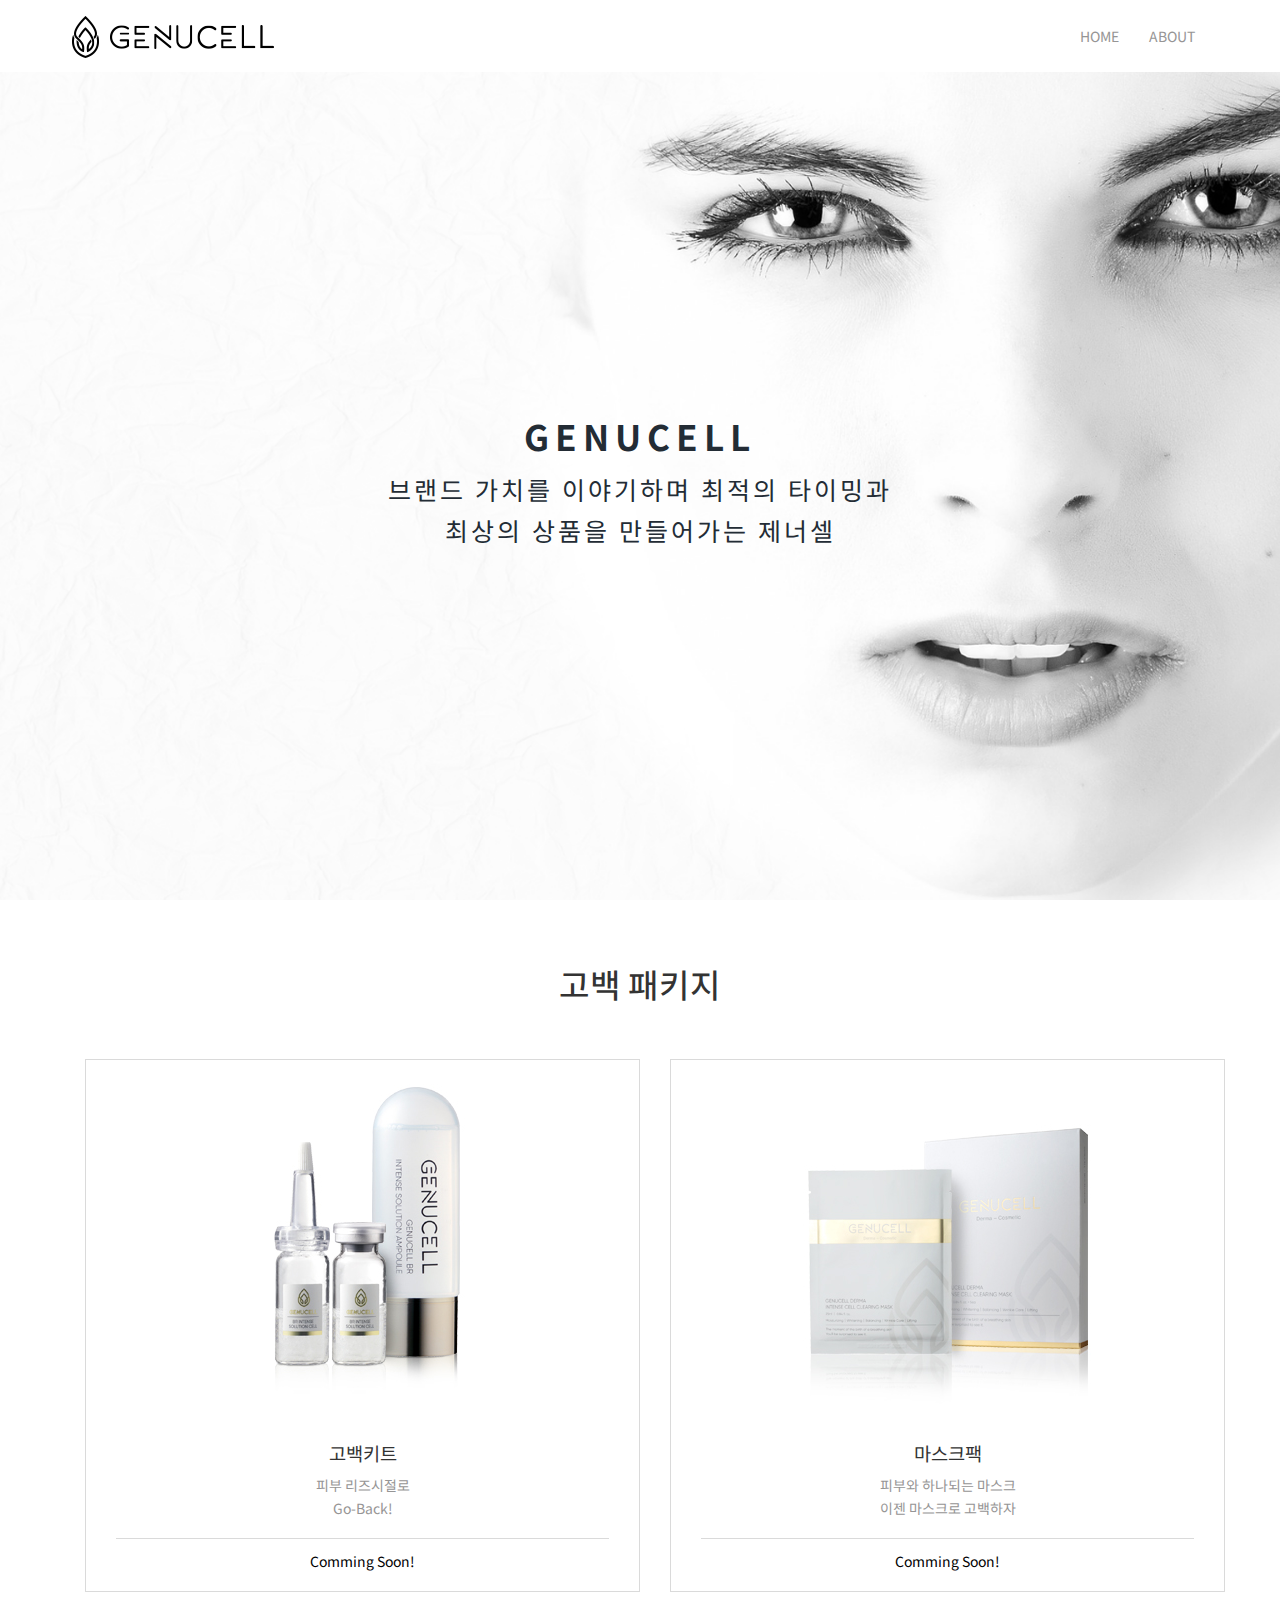
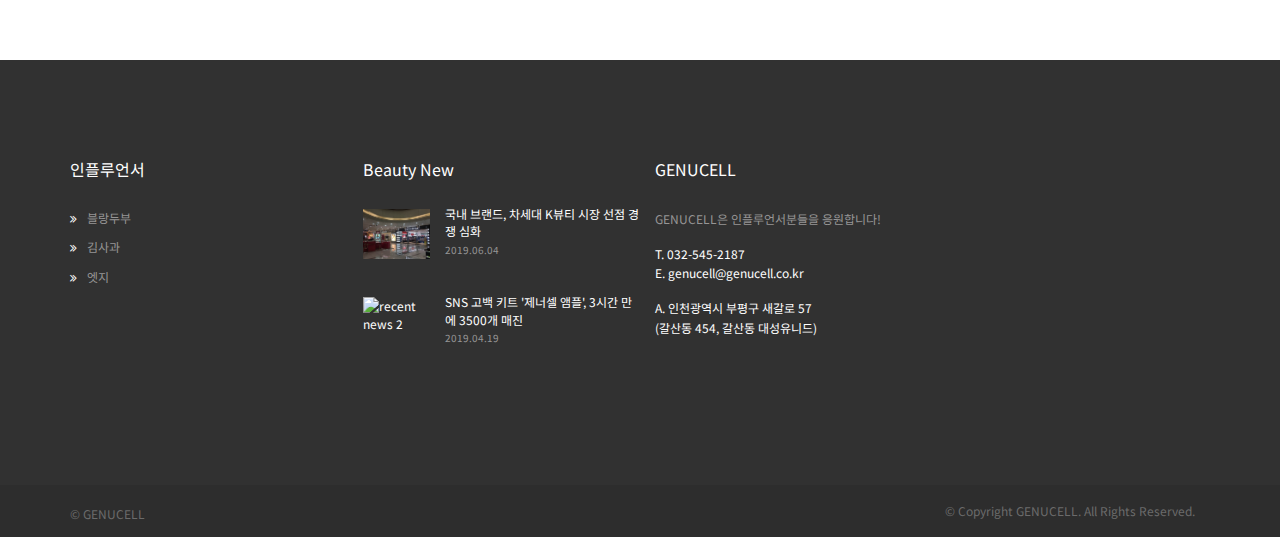
==== commit a4ba6b6c: "6/13 두번째 커밋" ====
--- a/index.html
+++ b/index.html
@@ -92,7 +92,7 @@
                                 <a href="index.html"><span>home</span></a>
                             </li>
                             <li>
-                                <a href="product.html">product</a>
+                                <a href="about.html">about</a>
                             </li>
                         </ul><!--   end of /.dropdown-menu -->
                     </div><!-- nav links -->
@@ -121,224 +121,88 @@
             </header>
             <!-- /#header -->
 
+
+                        <!-- ABOUT PAGE -->
             <div class="main-content">
-
-                <!-- begin our story section -->
-
-                <section class="intro bg-light-gray">
+                <br><br>
+                <section class="bg-white designation">
                     <div class="container">
-                        <div class="row">
-                            <div class="col-md-5">
-                                <img src="assets/img/intro.jpg" class="img-responsive center-block" alt="intro">
-                            </div>
-
-                            <div class="col-md-7">
-                                <div class="intro-description">
-                                    <h2>사람과 문화를 잇는 서비스</h2>
-                                    <p>제너셀은 뷰티/이너뷰티 유통 전문기업 제너셀의 자체운용 마케팅사로서 인플루언서와의 폭발적인 시너지를 낼수있는 맞춤형 마케팅에 강점이 있습니다.<br>또한 온라인과 오프라인, 브랜드 거점과 소셜 네트워크 모두를 아우르는 새로운 통합마케팅을 제공합니다.</p>
-                                    <ul class="points">
-                                        <li>
-                                            <span>
-                                                <i class="fa fa-star"></i>
-                                            </span>
-                                            뷰티 및 이너뷰티 기획 브랜딩 디자인
-                                        </li>
-                                        <li>
-                                            <span>
-                                                <i class="fa fa-star"></i>
-                                            </span>
-                                            온라인과 오프라인 통한 제품 유통 및 판매 고객 응대 서비스 제공
-                                        </li>
-                                        <li>
-                                            <span>
-                                                <i class="fa fa-star"></i>
-                                            </span>
-                                            인플루언서 마케팅/컨설팅 소셜미디어 마케팅
-                                        </li>
-                                        <!-- <li>
-                                            <span>
-                                                <i class="fa fa-star"></i>
-                                            </span>
-                                            Curabitur in ipsum vel ipsum vehicula congue.
-                                        </li> -->
-                                    </ul> <!-- end of /.points -->
-
-                                    <!-- <a href="#" class="btn btn-slategray">
-                                         purchase
-                                     </a> --> <!-- /purchase button -->
-                                </div> <!-- end of /.intro-description -->
-                            </div>
-                        </div>
-                    </div> <!-- end of /.container -->
-                </section> 
-                <!--  end of intro section -->
-
-
-                <section class="bg-white story">
-                    <div class="container">
+
                         <div class="headline text-center">
                             <div class="row">
                                 <div class="col-md-6 col-md-offset-3">
-                                    <h2 class="section-title">our story</h2>
+                                    <h2 class="section-title" style="font-weight: 450;">고백 패키지</h2>
                                 </div>
                             </div>
                         </div> <!-- /.headline -->
 
-                        <div class="row">
-                            <div class="col-md-10 col-md-offset-1 text-center">
-                                <img src="assets/img/company_about/1.png" alt="">
-                                <img src="assets/img/company_about/2.png" alt="">
-                                <!-- <p class="story-description">
-                                    
-                                </p> /.story-description -->
+                        <div class="team-list">
+                            <div class="container">
+                                <div class="row">
+
+                                    <div class="col-md-6">
+                                        <div class="team-member-box text-center">
+                                            <a href="product_1.html"><img src="assets/img/team-member1.jpg" class="img-responsive center-block" alt="고백키트 이미지"></a>
+                                            <div class="team-member-description">
+                                                <div class="team-member-about">
+                                                    <h4>고백키트</h4>
+                                                    <p>피부 리즈시절로 <br> Go-Back!</p>
+
+
+                                                </div> <!-- end of /.team-member-about -->
+                                                <div class="team-member-social">
+                                                    <a href="#">
+                                                        <span>Comming Soon!</span>
+                                                    </a>
+                                                    <!-- <a href="#" target="_blank">
+                                                        <span>구매하기</span>
+                                                    </a>
+                                                    |
+                                                    <a href="//www.blancdubu.com/Goods/Detail/SBL50429977/#prodReview" target="_blank">
+                                                        <span>이용후기</span>
+                                                    </a> -->
+
+                                                    <!-- <a href="#">
+                                                        <i class="fa fa-twitter"></i>
+                                                    </a>
+                                                    <a href="#">
+                                                        <i class="fa fa-linkedin"></i>
+                                                    </a> -->
+                                                </div> <!-- end of /.team-member-social -->
+                                            </div> <!-- end of /.team-member-description -->
+                                        </div> <!-- end of /.team-member-box -->
+                                    </div>
+
+                                    <div class="col-md-6">
+                                        <div class="team-member-box text-center">
+                                            <a href="product_2.html"><img src="assets/img/team-member2.jpg" class="img-responsive center-block" alt="마스크팩 이미지"></a>
+                                            <div class="team-member-description">
+                                                <div class="team-member-about">
+                                                    <h4>마스크팩</h4>
+                                                    <p>피부와 하나되는 마스크 <br> 이젠 마스크로 고백하자</p>
+                                                </div> <!-- end of /.team-member-about -->
+                                                <div class="team-member-social">
+                                                    <a href="#">
+                                                        <span>Comming Soon!</span>
+                                                    </a>
+                                                    <!-- <a href="#">
+                                                        <i class="fa fa-twitter"></i>
+                                                    </a>
+                                                    <a href="#">
+                                                        <i class="fa fa-linkedin"></i>
+                                                    </a> -->
+                                                </div> <!-- end of /.team-member-social -->
+                                            </div> <!-- end of /.team-member-description -->
+                                        </div> <!-- end of /.team-member-box -->
+                                    </div>
+
+                                </div>
                             </div>
-                        </div>
+                        </div> <!-- end of /.team-list -->
                     </div>
                 </section>
-                <!-- end of our story section -->
-
-                <div class="container">
-
-                    <!-- contact adresses section begin -->
-                    <section class="contact-address bg-white">
-                        <div class="row">
-
-                            <!-- contact-form -->
-                            <section class="contact-form">
-
-                                <!-- call for contact -->
-                                <div class="headline text-center">
-                                    <div class="row">
-                                        <div class="col-md-6 col-md-offset-3">
-                                            <h2 class="section-title">구매문의</h2>
-                                            <p class="section-sub-title">
-                                                If you have any questions or comments, or would just like to say hello, 
-                                                <br/>please feel free to contact our friendly team
-                                            </p> <!-- /section-sub-title -->
-                                        </div>
-                                    </div>
-                                </div> <!-- /.contact-speech -->
-
-                                <form method="post" action="contact.php">
-
-                                    <div class="row">
-                                        <div class="col-md-4">
-
-                                            <div class="form-group">
-                                                <input  name="name" type="text" class="form-control" id="name" required="required" placeholder="Full Name">
-                                            </div>
-
-                                            <div class="form-group">
-                                                <input name="email" type="email" class="form-control" id="email" required="required" placeholder="Email Address">
-                                            </div>
-
-                                            <div class="form-group">
-                                                <input name="website" type="url" class="form-control" id="subject" required="required" placeholder="Your Website">
-                                            </div>
-
-                                        </div>
-
-                                        <div class="col-md-8">
-                                            <textarea name="message" type="text" class="form-control" id="message" rows="8" required="required" placeholder="Type here message"></textarea>
-                                        </div>
-                                    </div>
-
-                                        <button type="submit" id="submit" name="submit" class="btn btn-black">send message</button>
-                                    
-                                </form> <!-- form end -->
-                            </section> <!-- /.contact-form -->
-
-
-                            <div class="col-md-4 col-xs-12">
-                                <div class="address-info">
-                                    <div class="row">
-
-                                        <div class="col-md-3 col-xs-3">
-                                            <div class="address-info-icon text-center center-block bg-light-gray">
-                                                <i class="fa fa-map-marker"></i>
-                                            </div> <!-- /.address-info-icon -->
-                                        </div>
-
-                                        <div class="col-md-9 col-xs-9 address-info-desc">
-                                            <h3>Office Address</h3>
-                                            <p>
-                                                Koffman Parklan, P.O Box 555 <br/>
-                                                StreetView, USA
-                                            </p>
-                                        </div> <!-- /.address-info-desc -->
-
-                                    </div>
-                                </div> <!-- /.address-info -->
-                            </div>
-
-                            <div class="col-md-4 col-xs-12">
-                                <div class="address-info">
-                                    <div class="row">
-
-                                        <div class="col-md-3 col-xs-3">
-                                            <div class="address-info-icon text-center center-block bg-light-gray">
-                                                <i class="fa fa-phone"></i>
-                                            </div> <!-- /.address-info-icon -->
-                                        </div>
-
-                                        <div class="col-md-9 col-xs-9 address-info-desc">
-                                            <h3>Phone Number</h3>
-                                            <p>
-                                                Local: 1-500-153-hello
-                                                <br/>
-                                                Mobile: 1-600-153-hello
-                                            </p>
-                                        </div> <!-- /.address-info-desc -->
-
-                                    </div>
-                                </div> <!-- /.address-info -->
-                            </div>
-
-                            <div class="col-md-4 col-xs-12">
-                                <div class="address-info">
-                                    <div class="row">
-
-                                        <div class="col-md-3 col-xs-3">
-                                            <div class="address-info-icon text-center center-block bg-light-gray">
-                                                <i class="fa fa-envelope-o"></i>
-                                            </div> <!-- /.address-info-icon -->
-                                        </div>
-
-                                        <div class="col-md-9 col-xs-9 address-info-desc">
-                                            <h3>Email Address</h3>
-                                            <p>
-                                                info@example.com
-                                                <br/>
-                                                www.example.com
-                                            </p>
-                                        </div> <!-- /.address-info-desc -->
-
-                                    </div>
-                                </div> <!-- /.address-info -->
-                            </div>
-
-
-
-                            <!-- google map iframe -->
-                            <section class="g-map">
-                                <div class="row">
-                                    <div class="col-md-12">
-                                        <div class="google-map">
-                                            <div id="map-canvas"></div>
-                                        </div>
-                                    </div>
-                                </div>
-                            </section> <!-- /.g-map (google-map end) -->
-
-                        </div>
-                    </section> <!-- /.contact-address -->
-                </div> <!-- container -->
-
-                
-
-                
-
-            </div> <!-- end of /.main-content -->
+                 <!-- end of designation section -->
+             </div>
 
             
 
@@ -495,41 +359,6 @@
         <script type="text/javascript" src="assets/js/bootstrap.min.js"></script>
         <script type="text/javascript" src="assets/js/owl.carousel.js"></script>
 
-
-        <script src="https://maps.googleapis.com/maps/api/js"></script>
-        <script>
-            function initialize() {
-                var mapCanvas = document.getElementById('map-canvas');
-                var mapOptions = {
-                    center: new google.maps.LatLng(24.921212, 91.833073),
-                    zoom: 16,
-                    mapTypeId: google.maps.MapTypeId.ROADMAP
-                }
-                var map = new google.maps.Map(mapCanvas, mapOptions)
-            }
-            google.maps.event.addDomListener(window, 'load', initialize);
-        </script>
-
-        <script type="text/javascript">
-            $(document).ready(function() {
- 
-                $("#sponsor-list").owlCarousel({
-                 
-                    autoPlay: 3000, //Set AutoPlay to 3 seconds
-                    stopOnHover: true,
-                    items : 4,
-                    itemsDesktop: [1200,4],
-                    itemsDesktopSmall: [991,3],
-                    itemsTablet: [767,2],
-                    itemsTabletSmall: [625,2],
-                    itemsMobile: [479,1]
-                });
- 
-            });
-        </script>
-
-
-
         <!-- Global site tag (gtag.js) - Google Analytics -->
         <script async src="//www.googletagmanager.com/gtag/js?id=UA-141131476-1"></script>
         <script>
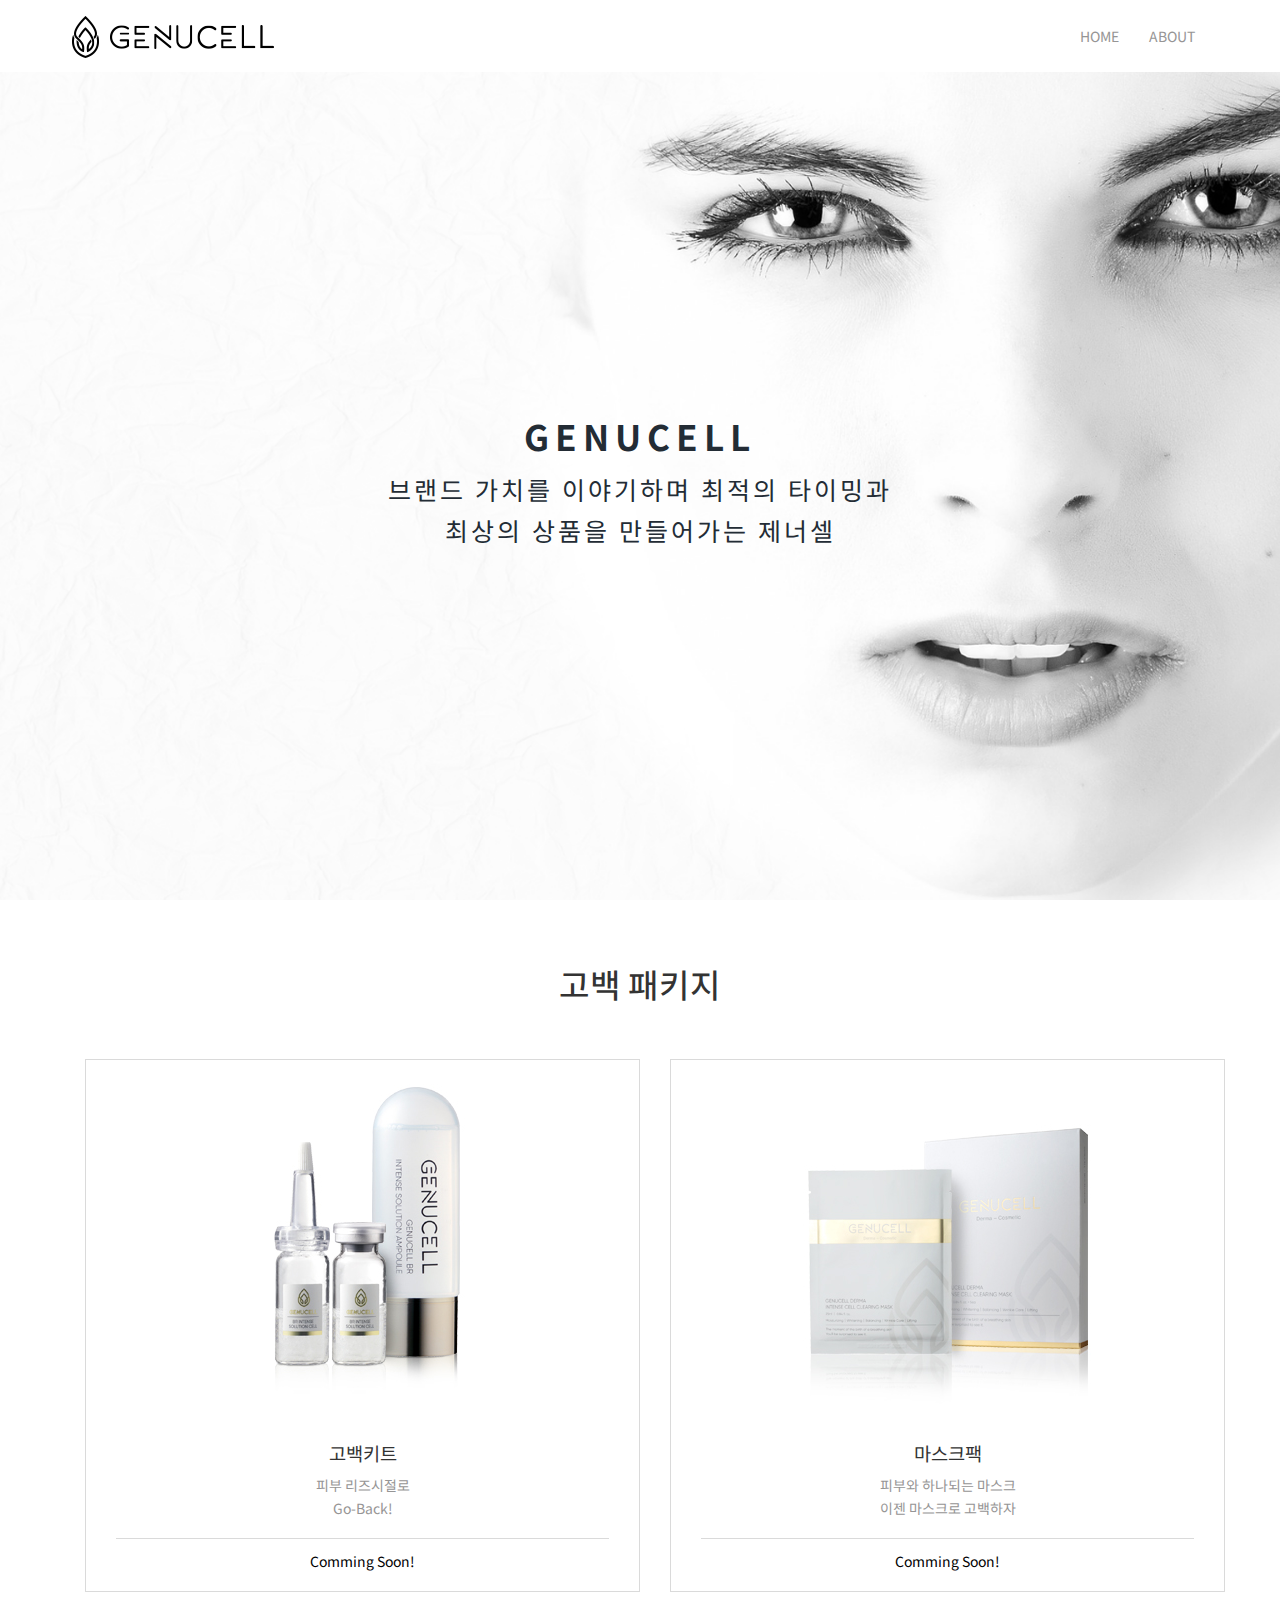
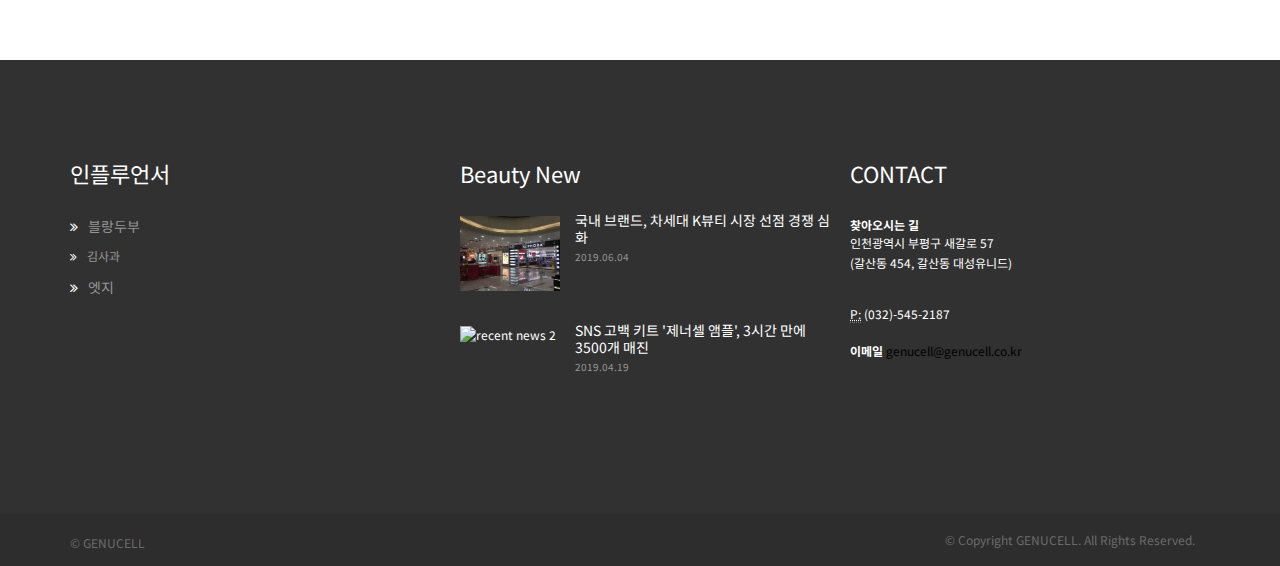
==== commit d763bf6b: "6/18 두번째 커밋" ====
--- a/index.html
+++ b/index.html
@@ -211,20 +211,20 @@
                     <div class="row">
 
                         <!-- useful links -->
-                        <div class="col-md-3 col-sm-6 col-xs-6 footer-widget">
-                            <h4>인플루언서</h4>
+                        <div class="col-md-4 col-sm-6 col-xs-6 footer-widget">
+                            <h4 style="font-size: 22px;">인플루언서</h4>
                             <ul class="row footer-links">
                                 <div class="col-md-6 col-sm-6 col-xs-6">
-                                    <li><a href="//www.instagram.com/heididrinkslove/?hl=ko" target="_blank">블랑두부</a></li>
-                                    <li><a href="//www.instagram.com/applekim2/?hl=ko" target="_blank">김사과</a></li>
-                                    <li><a href="//www.instagram.com/edge486/?hl=ko" target="_blank">엣지</a></li>
+                                    <li><a href="//www.instagram.com/heididrinkslove/?hl=ko" target="_blank" style="font-size: 14px;">블랑두부</a></li>
+                                    <li><a href="//www.instagram.com/applekim2/?hl=ko" target="_blank" style="font-size: 14pxf;">김사과</a></li>
+                                    <li><a href="//www.instagram.com/edge486/?hl=ko" target="_blank" style="font-size: 14px;">엣지</a></li>
                                 </div>
                             </ul>
                         </div>
 
                         <!-- recent news -->
-                        <div class="col-md-3 col-sm-6 col-xs-6 footer-widget">
-                            <h4>Beauty New</h4>
+                        <div class="col-md-4 col-sm-6 col-xs-6 footer-widget">
+                            <h4 style="font-size: 22px;">Beauty New</h4>
 
                             <div class="row footer-news">
                                 <div class="col-md-4 col-sm-4 col-xs-6">
@@ -233,7 +233,7 @@
                                 <div class="col-md-8 col-sm-4 col-xs-6">
                                     <div class="row">
                                         <p class="text-capitalize">
-                                            <a href="http://www.beautynury.com/news/view/84601/cat/10" target="_blank">
+                                            <a href="http://www.beautynury.com/news/view/84601/cat/10" target="_blank" style="font-size: 14px;">
                                                 국내 브랜드, 차세대 K뷰티 시장 선점 경쟁 심화
                                             </a>
                                         </p>
@@ -249,7 +249,7 @@
                                 <div class="col-md-8 col-sm-4 col-xs-6">
                                     <div class="row">
                                         <p class="text-capitalize">
-                                            <a href="//news.donga.com/Culture/3/07/20190416/95070898/1" target="_blank">
+                                            <a href="//news.donga.com/Culture/3/07/20190416/95070898/1" target="_blank" style="font-size: 14px;">
                                                 SNS 고백 키트 '제너셀 앰플', 3시간 만에 3500개 매진
                                             </a>
                                         </p>
@@ -260,39 +260,24 @@
                         </div> <!-- /.footer-widget -->
 
                         <!-- about avada agency -->
-                        <div class="col-md-3 col-sm-6 col-xs-6 footer-widget">
-                            <h4>GENUCELL</h4>
-                            <p>
-                                GENUCELL은 인플루언서분들을 응원합니다!
-                            </p>
-
+                        <div class="col-md-4 col-sm-6 col-xs-6 footer-widget">
+                            <h4 style="font-size: 22px;">CONTACT</h4>
                             <div class="footer-address">
-                                <p>
-
-                                    T. 032-545-2187  <br>
-                                    E. genucell@genucell.co.kr
-                                </p>
-                                <p>
-                                    A. 인천광역시 부평구 새갈로 57 <br>(갈산동 454, 갈산동 대성유니드) <br>
-                                </p>
+                                <address>
+                                  <strong>찾아오시는 길</strong><br>
+                                  <p>인천광역시 부평구 새갈로 57 <br>(갈산동 454, 갈산동 대성유니드)</p>
+                                  <br>
+                                  <abbr title="Phone">P:</abbr> (032)-545-2187
+                                </address>
+                                <addree>
+                                    <strong>
+                                        이메일
+                                    </strong>
+                                    <a href="mailto:#">genucell@genucell.co.kr</a>
+                                </addree>
                             </div>
-
-                            <!-- <div class="row">
-                                <div class="col-md-12">
-                                    <ul class="footer-share-button">
-                                        <li><a href="#"><i class="fa fa-twitter"></i></a></li>
-                                        <li><a href="#"><i class="fa fa-google-plus"></i></a></li>
-                                        <li><a href="#"><i class="fa fa-facebook"></i></a></li>
-                                        <li><a href="#"><i class="fa fa-linkedin"></i></a></li>
-                                        <li><a href="#"><i class="fa fa-youtube"></i></a></li>
-                                        <li><a href="#"><i class="fa fa-pinterest"></i></a></li>
-                                        <li><a href="#"><i class="fa fa-instagram"></i></a></li>
-                                    </ul> /.footer-share-button
-                                </div>
-                            </div> -->
                         </div> <!-- /.footer-widget -->
 
-                    </div>
                 </div>
             </footer>
 
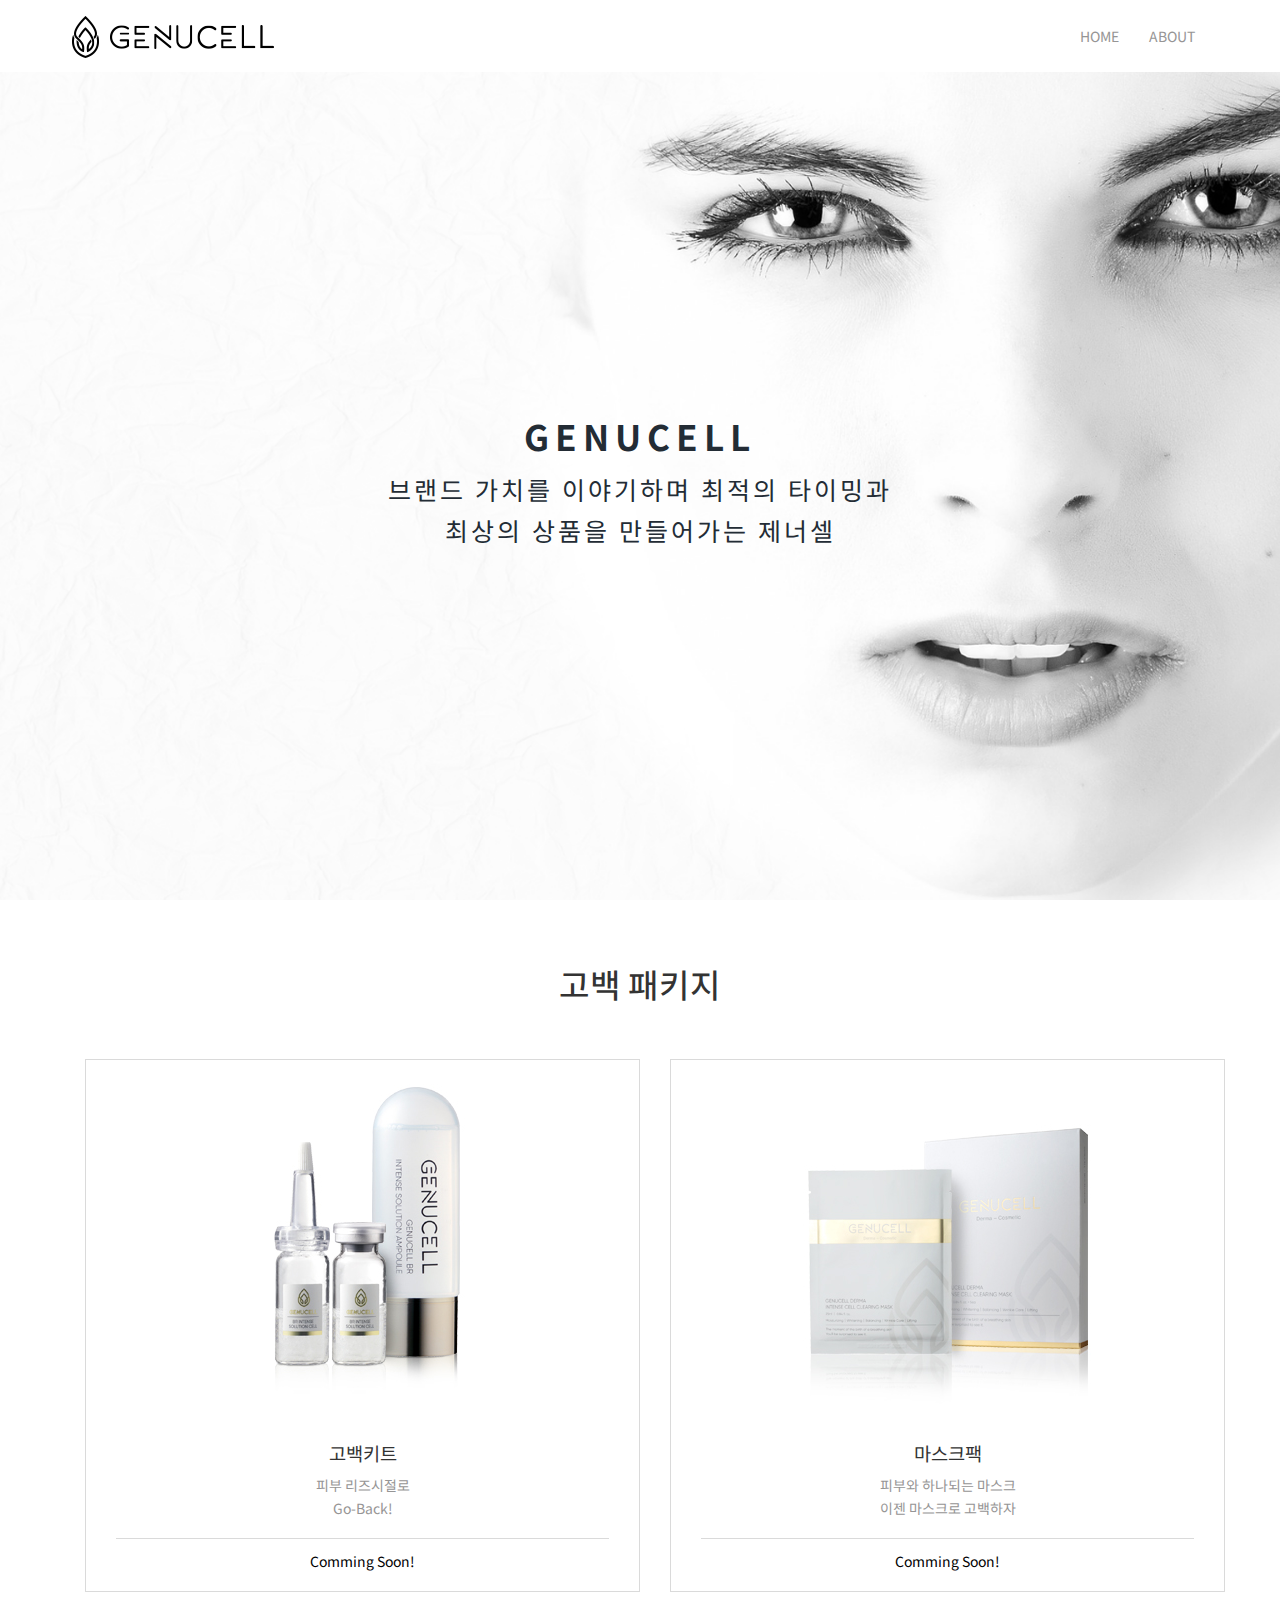
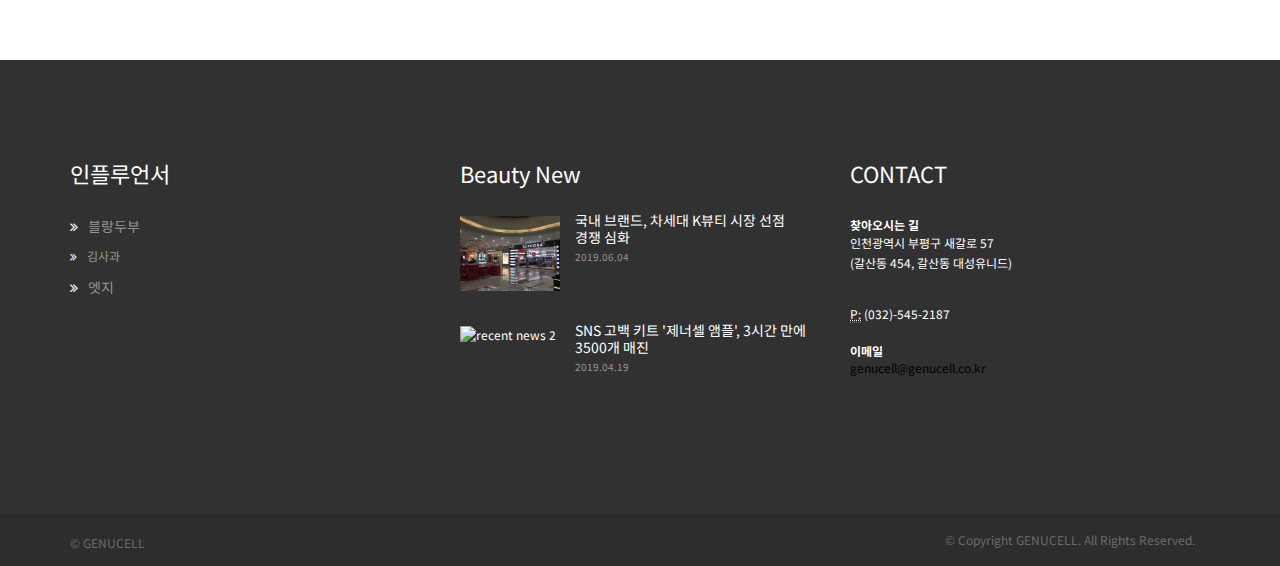
==== commit f4d85704: "6/18 세번째 커밋" ====
--- a/index.html
+++ b/index.html
@@ -234,7 +234,7 @@
                                     <div class="row">
                                         <p class="text-capitalize">
                                             <a href="http://www.beautynury.com/news/view/84601/cat/10" target="_blank" style="font-size: 14px;">
-                                                국내 브랜드, 차세대 K뷰티 시장 선점 경쟁 심화
+                                                국내 브랜드, 차세대 K뷰티 시장 선점<br>경쟁 심화
                                             </a>
                                         </p>
                                         <p class="news-date">2019.06.04</p>
@@ -270,9 +270,7 @@
                                   <abbr title="Phone">P:</abbr> (032)-545-2187
                                 </address>
                                 <addree>
-                                    <strong>
-                                        이메일
-                                    </strong>
+                                    <strong>이메일</strong><br>
                                     <a href="mailto:#">genucell@genucell.co.kr</a>
                                 </addree>
                             </div>
